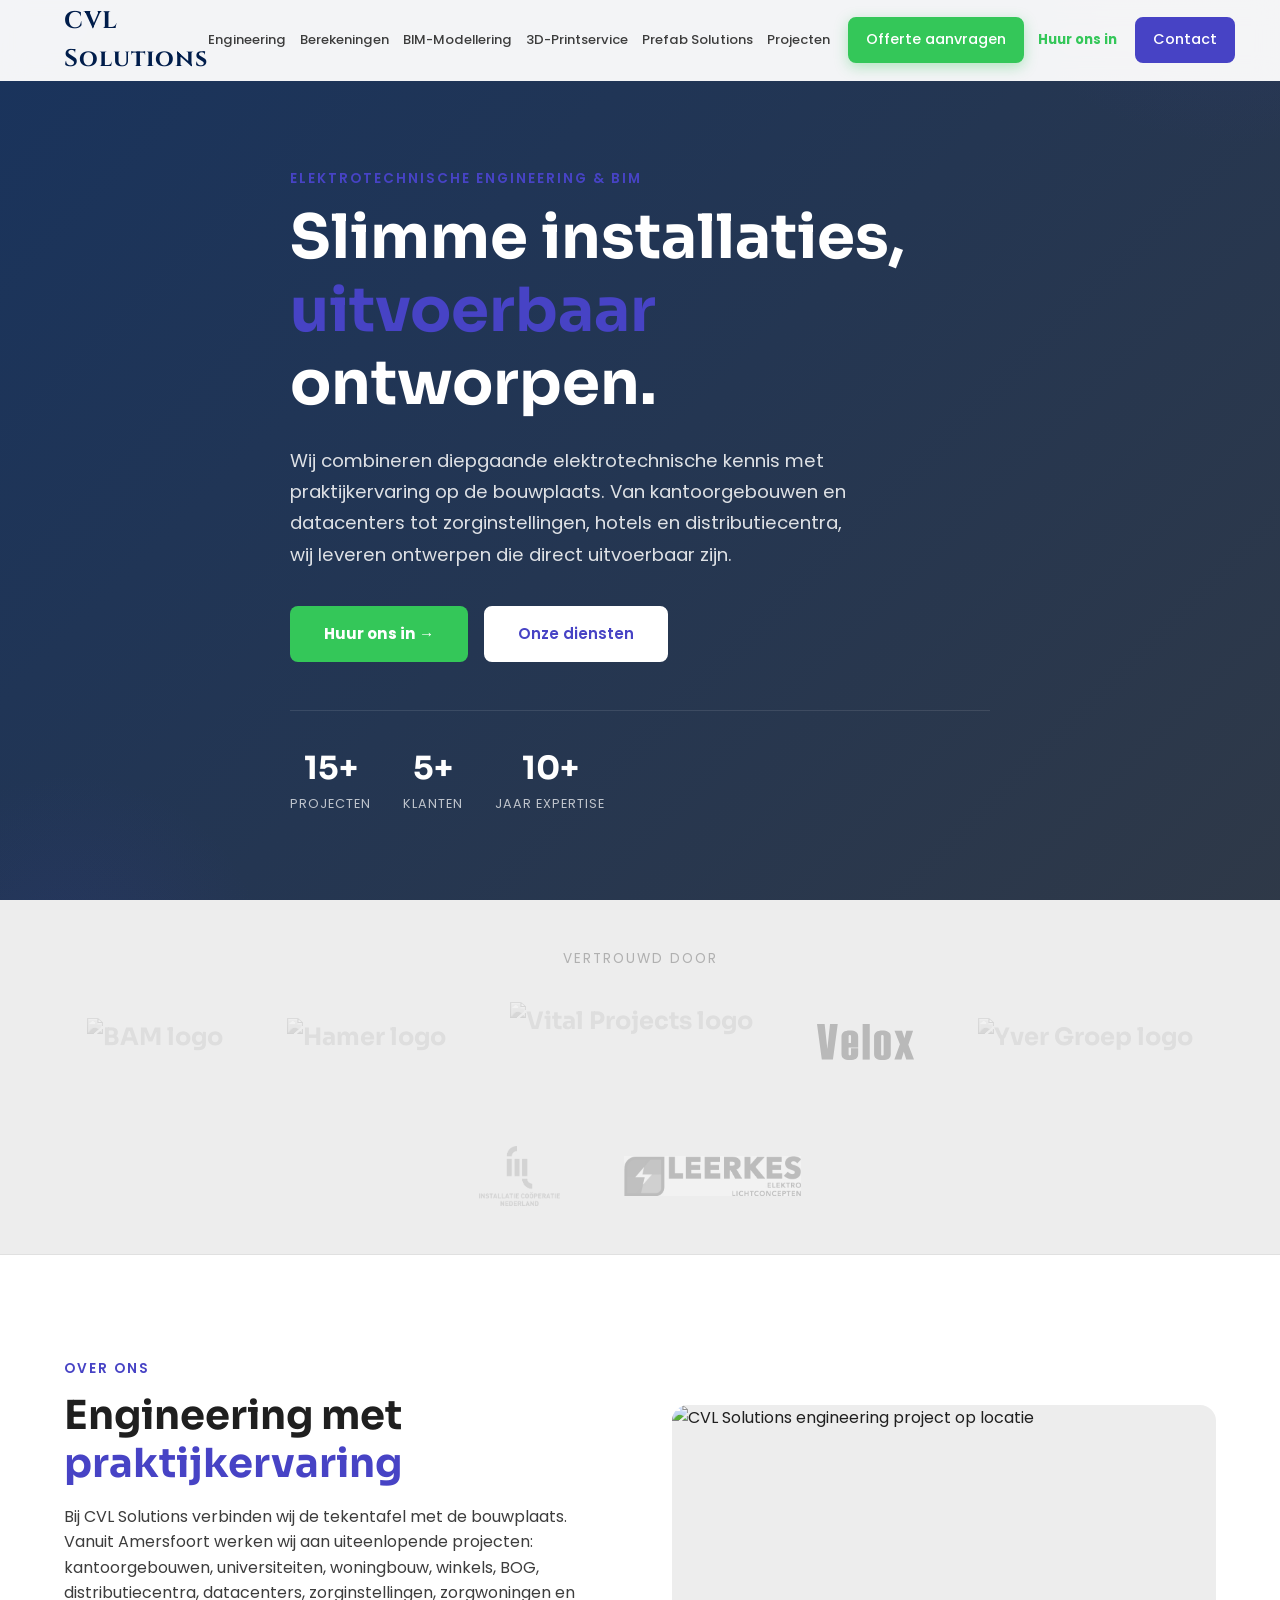
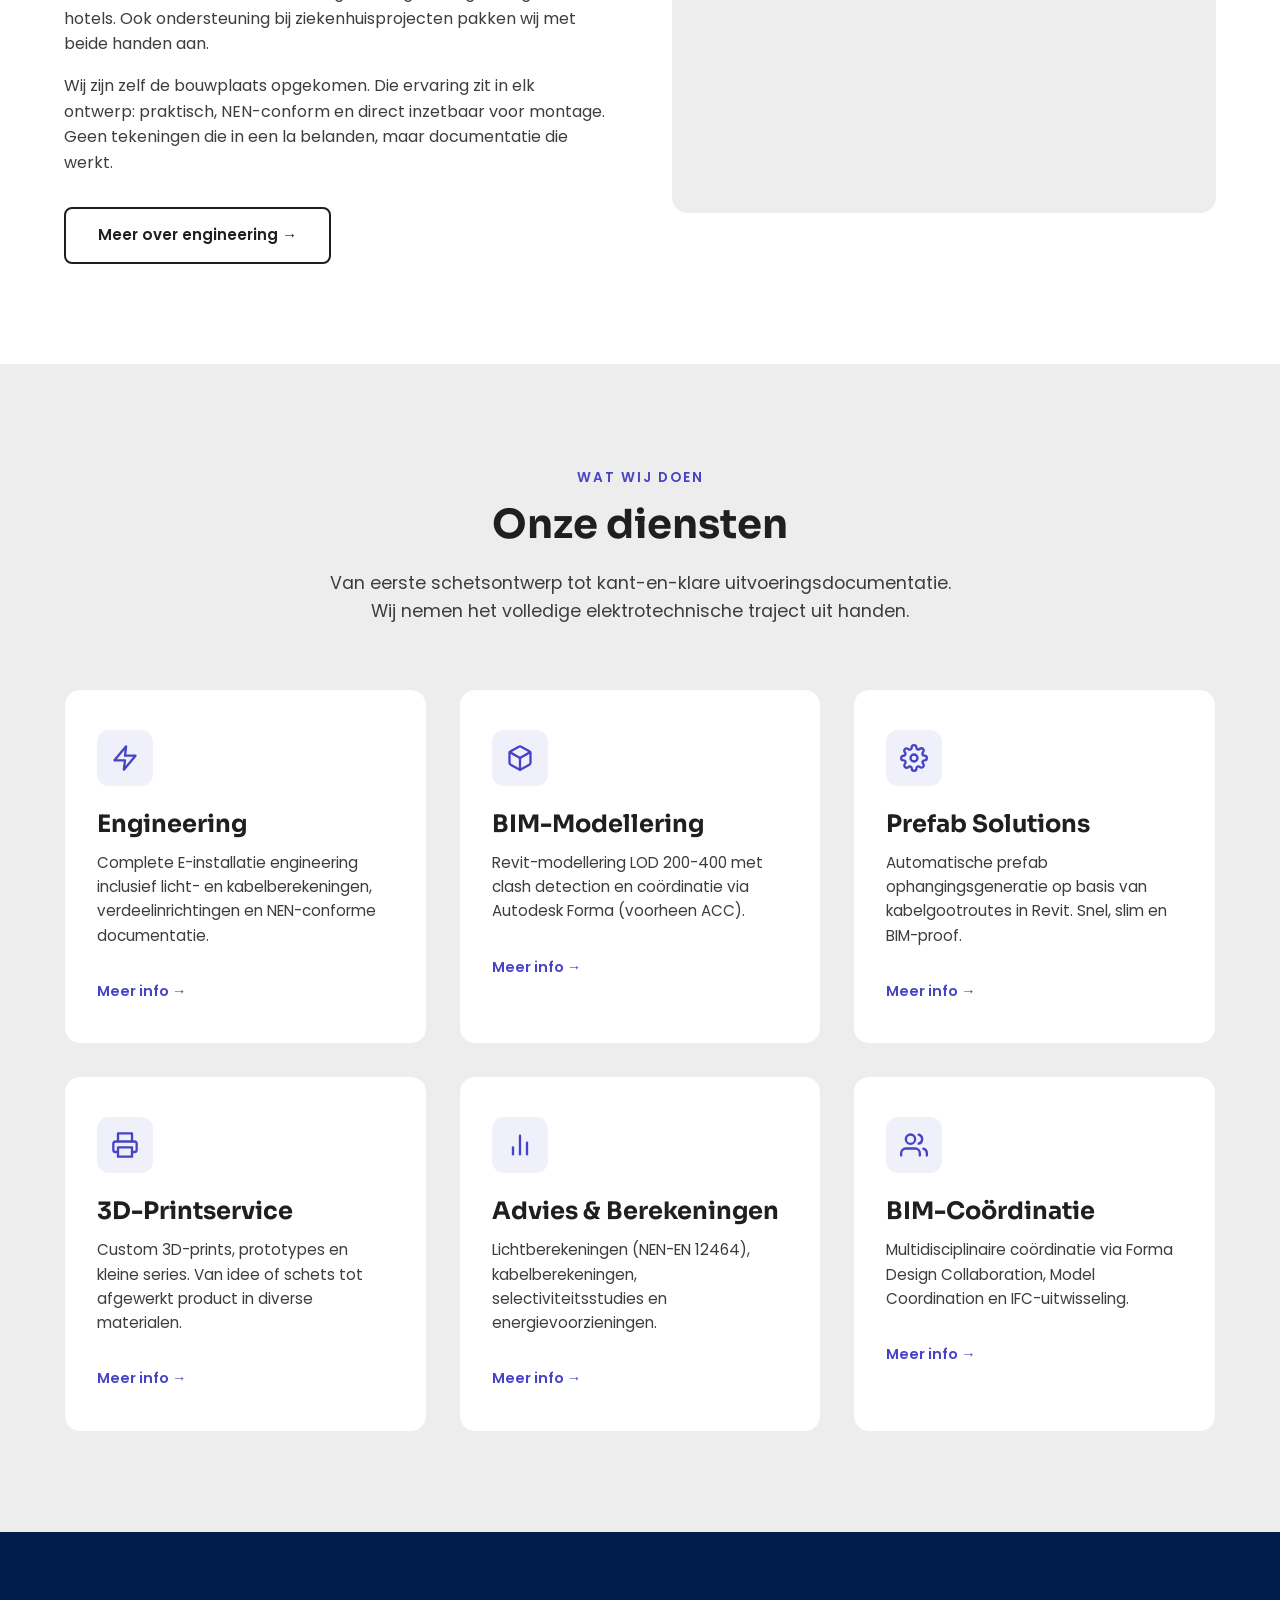
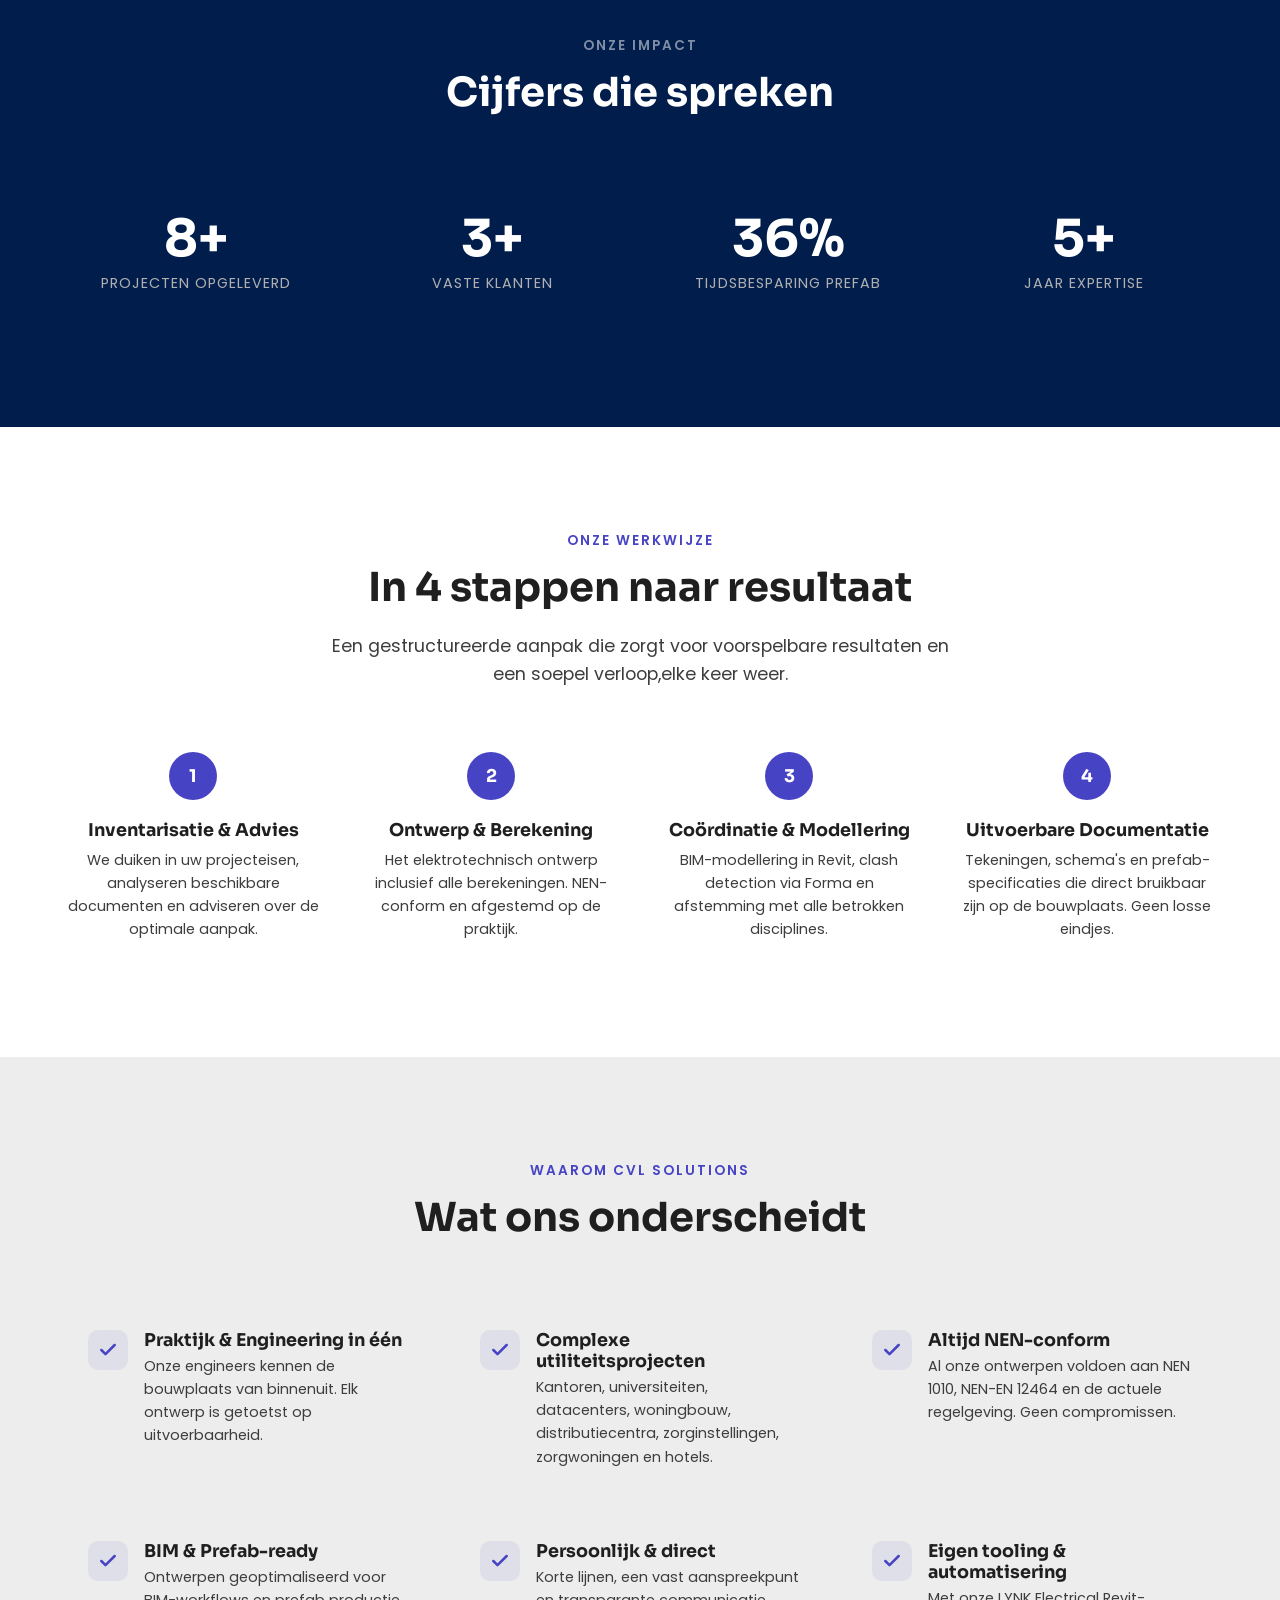
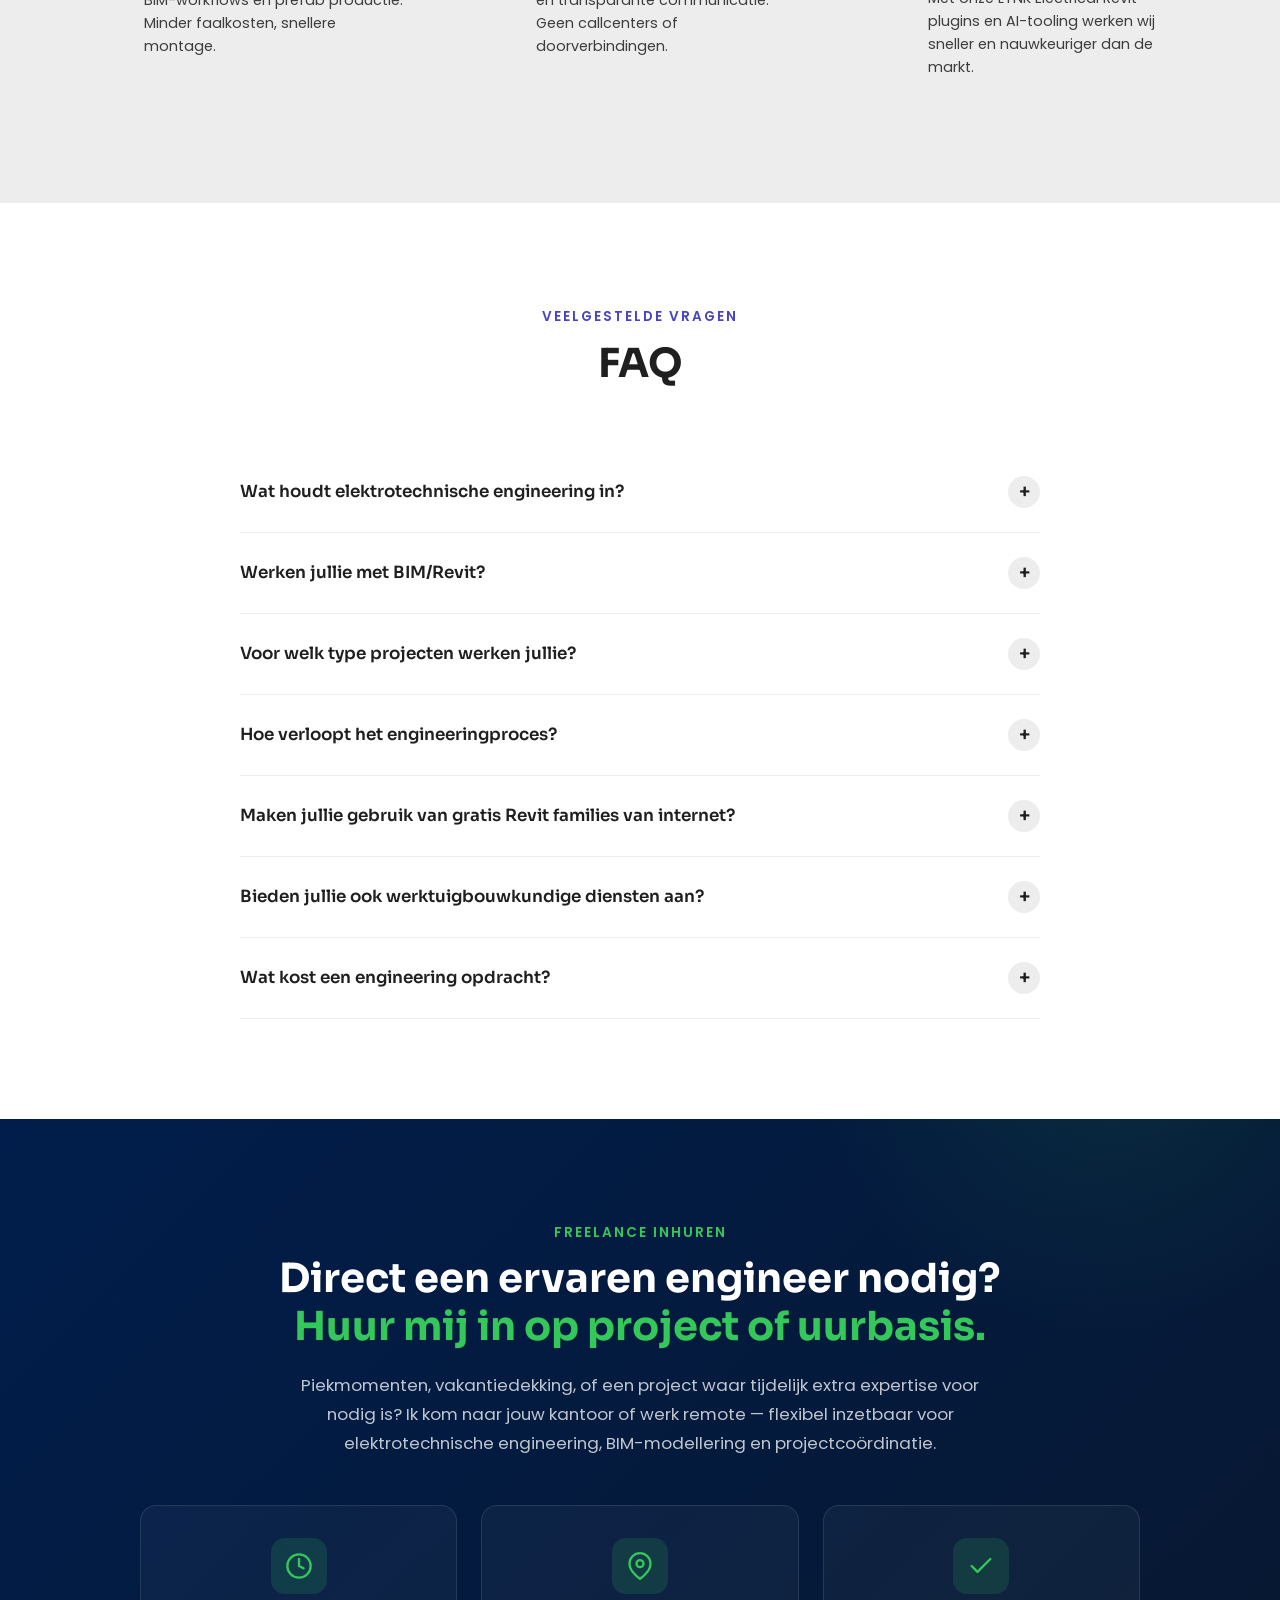
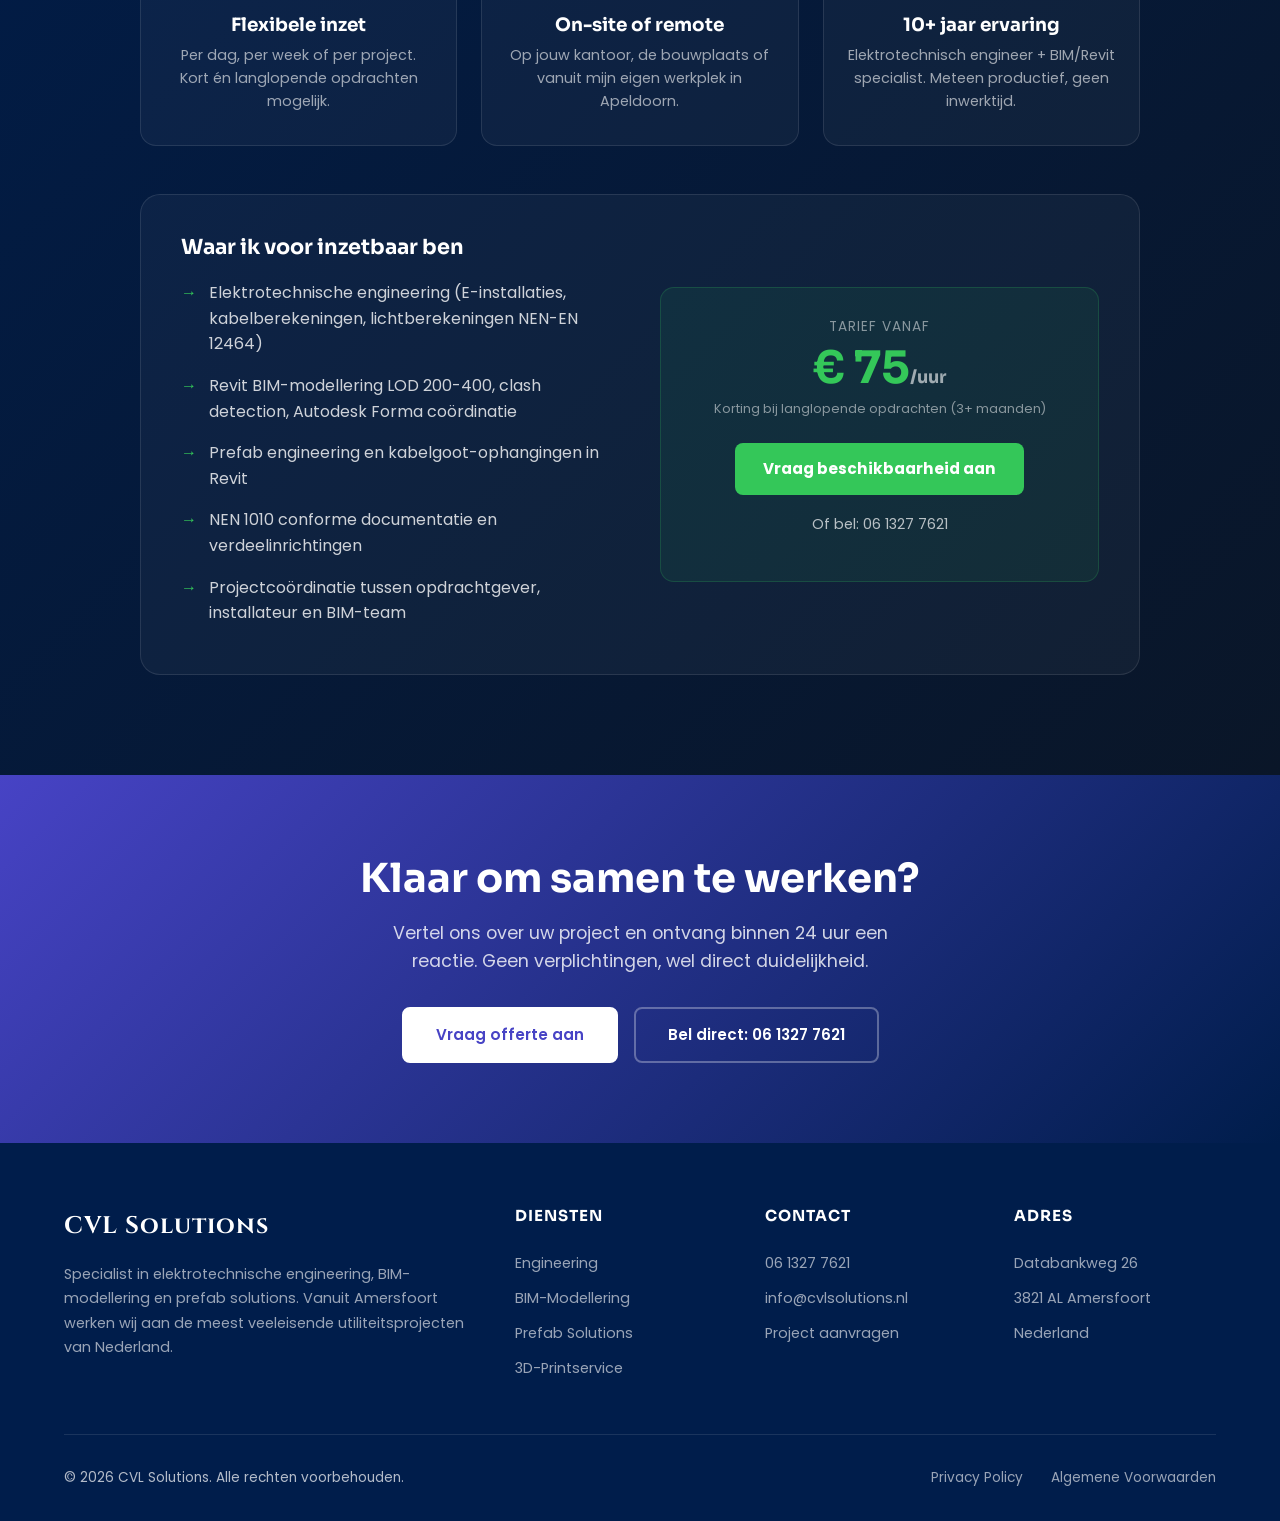
==== index.html @ 02e790d7 "Aanvraag: Revit 'staat er niet tussen', Forma (voorheen ACC), titelblok-voorbeeld, extra intakevelde" ====
<!DOCTYPE html>
<html lang="nl">
<head>
    <meta charset="UTF-8">
    <meta name="viewport" content="width=device-width, initial-scale=1.0, maximum-scale=5.0">
    <title>CVL Solutions | Elektrotechnische Engineering & BIM-modellering | Amersfoort</title>
    <meta name="description" content="CVL Solutions is specialist in elektrotechnische engineering, BIM-modellering (Revit) en prefab solutions. Slimme, uitvoerbare installaties voor ziekenhuizen, datacenters en utiliteit.">
    <meta property="og:title" content="CVL Solutions | Elektrotechnische Engineering & BIM-modellering">
    <meta property="og:description" content="Specialist in elektrotechnische engineering, BIM-modellering en prefab solutions. Gevestigd in Amersfoort.">
    <meta property="og:type" content="website">
    <meta property="og:url" content="https://www.cvlsolutions.nl">
    <meta property="og:locale" content="nl_NL">
    <link rel="canonical" href="https://www.cvlsolutions.nl">
    <link rel="icon" type="image/png" sizes="32x32" href="img/favicon-32.png">
    <link rel="icon" type="image/png" sizes="192x192" href="img/favicon-192.png">
    <link rel="apple-touch-icon" sizes="180x180" href="img/favicon-180.png">
    <link rel="preconnect" href="https://fonts.googleapis.com">
    <link rel="preconnect" href="https://fonts.gstatic.com" crossorigin>
    <link href="https://fonts.googleapis.com/css2?family=Cinzel:wght@500;700&family=Sora:wght@400;600;700&family=Poppins:wght@400;500;600&display=swap" rel="stylesheet">
    <link rel="stylesheet" href="css/style.css?v=20261123c">
    <script type="application/ld+json">
    {
        "@context": "https://schema.org",
        "@type": "ProfessionalService",
        "name": "CVL Solutions",
        "url": "https://www.cvlsolutions.nl",
        "telephone": "+31613277621",
        "email": "info@cvlsolutions.nl",
        "address": {
            "@type": "PostalAddress",
            "streetAddress": "Databankweg 26",
            "addressLocality": "Amersfoort",
            "postalCode": "3821 AL",
            "addressRegion": "Utrecht",
            "addressCountry": "NL"
        },
        "openingHoursSpecification": {
            "@type": "OpeningHoursSpecification",
            "dayOfWeek": ["Monday","Tuesday","Wednesday","Thursday","Friday"],
            "opens": "08:00",
            "closes": "17:00"
        },
        "areaServed": {"@type": "Country", "name": "Nederland"}
    }
    </script>
    <script type="application/ld+json">
    {
        "@context": "https://schema.org",
        "@type": "FAQPage",
        "mainEntity": [
            {"@type": "Question", "name": "Wat houdt elektrotechnische engineering in?", "acceptedAnswer": {"@type": "Answer", "text": "Elektrotechnische engineering omvat het complete ontwerp van E-installaties: van licht- en kabelberekeningen tot verdeelinrichtingen, installatietekeningen en technische documentatie."}},
            {"@type": "Question", "name": "Werken jullie met BIM/Revit?", "acceptedAnswer": {"@type": "Answer", "text": "Ja, al onze engineering is volledig BIM-geintegreerd. Wij werken met Autodesk Revit en leveren modellen op LOD 200-400."}},
            {"@type": "Question", "name": "Voor welk type projecten werken jullie?", "acceptedAnswer": {"@type": "Answer", "text": "Wij werken aan kantoorprojecten, universiteiten, woningbouw, winkels, BOG, distributiecentra, datacenters, zorginstellingen, zorgwoningen en hotels. Ook ondersteuning bij ziekenhuisprojecten pakken wij aan."}},
            {"@type": "Question", "name": "Maken jullie gebruik van gratis Revit families van internet?", "acceptedAnswer": {"@type": "Answer", "text": "Nee, wij werken niet met willekeurige families van verzamelsites. Wij maken gebruik van het gerenomeerde CADAC TheModus familiesysteem. In overleg kan ook worden gewerkt met Stabiplan/Trimble for Revit."}},
            {"@type": "Question", "name": "Bieden jullie ook werktuigbouwkundige diensten aan?", "acceptedAnswer": {"@type": "Answer", "text": "Onze kernexpertise ligt bij elektrotechniek. Mocht er behoefte zijn aan werktuigbouwkundige ondersteuning, dan kunnen wij snel schakelen binnen onze flexibele schil."}},
            {"@type": "Question", "name": "Wat kost een engineering opdracht?", "acceptedAnswer": {"@type": "Answer", "text": "Wij werken op uurbasis of projectbasis. Neem contact op voor een vrijblijvende offerte afgestemd op uw project."}}
        ]
    }
    </script>
    <meta property="og:image" content="https://cvlsolutions.nl/img/favicon-192.png">
    <link rel="sitemap" type="application/xml" href="/sitemap.xml">
</head>
<body>

    <!-- Header -->
    <header class="header">
        <div class="container header-inner">
            <a href="index.html" class="logo">CVL Solutions</a>
                        <nav class="nav-links">
                <a href="engineering.html">Engineering</a>
                <a href="berekeningen.html">Berekeningen</a>
                <a href="bim-modellering.html">BIM-Modellering</a>
                <a href="https://lynk3d.netlify.app" target="_blank" rel="noopener">3D-Printservice</a>
                <a href="prefab-solutions.html">Prefab Solutions</a>
                <a href="projecten.html">Projecten</a>
                <a href="aanvraag.html" class="btn btn-sm nav-cta nav-cta-green">Offerte aanvragen</a>
                <a href="index.html#huur-in" style="color: #34C759; font-weight: 700;">Huur ons in</a>
                <a href="contact.html" class="btn btn-primary btn-sm nav-cta">Contact</a>
            </nav>
            <button class="hamburger" aria-label="Menu">
                <span></span><span></span><span></span>
            </button>
        </div>
                <div class="mobile-menu">
            <a href="index.html">Home</a>
            <a href="engineering.html">Engineering</a>
            <a href="berekeningen.html">Berekeningen</a>
            <a href="bim-modellering.html">BIM-Modellering</a>
            <a href="https://lynk3d.netlify.app" target="_blank" rel="noopener">3D-Printservice</a>
            <a href="prefab-solutions.html">Prefab Solutions</a>
            <a href="projecten.html">Projecten</a>
            <a href="aanvraag.html" style="color: #34C759; font-weight: 700;">Offerte aanvragen &rarr;</a>
            <a href="index.html#huur-in" style="color: #34C759; font-weight: 700;">Huur ons in</a>
            <a href="contact.html">Contact</a>
        </div>
    </header>

    <!-- Hero -->
    <section class="hero" style="background: linear-gradient(135deg, rgba(0,29,75,0.9) 0%, rgba(10,22,40,0.85) 100%), url('https://static.wixstatic.com/media/6f0315_83e6da5f4ad04c4a83640ecaee048f94~mv2.jpg') center/cover no-repeat;">
        <div class="container">
            <div class="hero-content">
                <span class="section-label">Elektrotechnische Engineering & BIM</span>
                <h1>Slimme installaties, <span class="highlight">uitvoerbaar</span> ontworpen.</h1>
                <p>Wij combineren diepgaande elektrotechnische kennis met praktijkervaring op de bouwplaats. Van kantoorgebouwen en datacenters tot zorginstellingen, hotels en distributiecentra, wij leveren ontwerpen die direct uitvoerbaar zijn.</p>
                <div class="hero-buttons">
                    <a href="#huur-in" class="btn btn-accent" style="background: #34C759; color: white; font-weight: 700;">Huur ons in &rarr;</a>
                    <a href="engineering.html" class="btn btn-white">Onze diensten</a>
                </div>
                <div class="hero-badges">
                    <div class="hero-badge">
                        <div class="number" data-counter="15" data-suffix="+">0</div>
                        <div class="label">Projecten</div>
                    </div>
                    <div class="hero-badge">
                        <div class="number" data-counter="5" data-suffix="+">0</div>
                        <div class="label">Klanten</div>
                    </div>
                    <div class="hero-badge">
                        <div class="number" data-counter="10" data-suffix="+">0</div>
                        <div class="label">Jaar expertise</div>
                    </div>
                </div>
            </div>
        </div>
    </section>

    <!-- Partners -->
    <section class="partners">
        <div class="container">
            <div class="partners-label">Vertrouwd door</div>
            <div class="partners-grid">
                <div class="partner-logo"><img src="https://static.wixstatic.com/media/6f0315_8f384323792e400e88de66a73c1cf6cb~mv2.png/v1/fill/w_374,h_108,al_c,q_85,usm_0.66_1.00_0.01,enc_avif,quality_auto/6f0315_8f384323792e400e88de66a73c1cf6cb~mv2.png" alt="BAM logo" style="height: 48px;"></div>
                <div class="partner-logo"><img src="https://www.hamer.net/wp-content/themes/hamer/assets/images/logo-hamer-2018.png" alt="Hamer logo" style="height: 48px;"></div>
                <div class="partner-logo"><img src="https://www.vitalprojects.nl/content/uploads/2025/01/vital-projects-logo.svg" alt="Vital Projects logo" style="height: 80px; width: auto;"></div>
                <div class="partner-logo"><img src="img/velox-logo.svg" alt="Velox logo" style="height: 36px;"></div>
                <div class="partner-logo"><img src="https://yvergroep.nl/wp-content/uploads/2020/03/YVER_GROEP_LOGO_LIGGEND_FULL_COLOUR.png" alt="Yver Groep logo" style="height: 48px;"></div>
                <div class="partner-logo"><img src="img/icn-logo.png" alt="InstallatieCoöperatie Nederland logo" style="height: 60px;"></div>
                <div class="partner-logo"><img src="img/leerkes-logo.jpg" alt="Leerkes Elektro logo" style="height: 40px;"></div>
            </div>
        </div>
    </section>

    <!-- Over Ons -->
    <section class="section">
        <div class="container">
            <div class="two-col">
                <div class="two-col-text reveal-left">
                    <span class="section-label">Over ons</span>
                    <h2 class="section-title">Engineering met <span class="text-accent">praktijkervaring</span></h2>
                    <p>Bij CVL Solutions verbinden wij de tekentafel met de bouwplaats. Vanuit Amersfoort werken wij aan uiteenlopende projecten: kantoorgebouwen, universiteiten, woningbouw, winkels, BOG, distributiecentra, datacenters, zorginstellingen, zorgwoningen en hotels. Ook ondersteuning bij ziekenhuisprojecten pakken wij met beide handen aan.</p>
                    <p>Wij zijn zelf de bouwplaats opgekomen. Die ervaring zit in elk ontwerp: praktisch, NEN-conform en direct inzetbaar voor montage. Geen tekeningen die in een la belanden, maar documentatie die werkt.</p>
                    <a href="engineering.html" class="btn btn-outline" style="margin-top: 16px;">Meer over engineering &rarr;</a>
                </div>
                <div class="two-col-image reveal-right">
                    <img src="https://static.wixstatic.com/media/6f0315_6785643601aa4dd492839174e8249ac8~mv2.jpg/v1/crop/x_0,y_121,w_1536,h_782/fill/w_980,h_499,al_c,q_85,usm_0.66_1.00_0.01,enc_avif,quality_auto/20260127_102417602_iOS.jpg" alt="CVL Solutions engineering project op locatie">
                </div>
            </div>
        </div>
    </section>

    <!-- Diensten -->
    <section class="section section-gray" id="diensten">
        <div class="container">
            <div class="section-header reveal">
                <span class="section-label">Wat wij doen</span>
                <h2 class="section-title">Onze diensten</h2>
                <p class="section-subtitle">Van eerste schetsontwerp tot kant-en-klare uitvoeringsdocumentatie. Wij nemen het volledige elektrotechnische traject uit handen.</p>
            </div>
            <div class="services-grid stagger-children">
                <a href="engineering.html" class="service-card">
                    <div class="service-icon">
                        <svg xmlns="http://www.w3.org/2000/svg" viewBox="0 0 24 24" fill="none" stroke="currentColor" stroke-linecap="round" stroke-linejoin="round"><polygon points="13 2 3 14 12 14 11 22 21 10 12 10 13 2"/></svg>
                    </div>
                    <h3>Engineering</h3>
                    <p>Complete E-installatie engineering inclusief licht- en kabelberekeningen, verdeelinrichtingen en NEN-conforme documentatie.</p>
                    <span class="card-link">Meer info &rarr;</span>
                </a>
                <a href="bim-modellering.html" class="service-card">
                    <div class="service-icon">
                        <svg xmlns="http://www.w3.org/2000/svg" viewBox="0 0 24 24" fill="none" stroke="currentColor" stroke-linecap="round" stroke-linejoin="round"><path d="M21 16V8a2 2 0 0 0-1-1.73l-7-4a2 2 0 0 0-2 0l-7 4A2 2 0 0 0 3 8v8a2 2 0 0 0 1 1.73l7 4a2 2 0 0 0 2 0l7-4A2 2 0 0 0 21 16z"/><polyline points="3.27 6.96 12 12.01 20.73 6.96"/><line x1="12" y1="22.08" x2="12" y2="12"/></svg>
                    </div>
                    <h3>BIM-Modellering</h3>
                    <p>Revit-modellering LOD 200-400 met clash detection en coördinatie via Autodesk Forma (voorheen ACC).</p>
                    <span class="card-link">Meer info &rarr;</span>
                </a>
                <a href="prefab-solutions.html" class="service-card">
                    <div class="service-icon">
                        <svg xmlns="http://www.w3.org/2000/svg" viewBox="0 0 24 24" fill="none" stroke="currentColor" stroke-linecap="round" stroke-linejoin="round"><circle cx="12" cy="12" r="3"/><path d="M19.4 15a1.65 1.65 0 0 0 .33 1.82l.06.06a2 2 0 0 1 0 2.83 2 2 0 0 1-2.83 0l-.06-.06a1.65 1.65 0 0 0-1.82-.33 1.65 1.65 0 0 0-1 1.51V21a2 2 0 0 1-2 2 2 2 0 0 1-2-2v-.09A1.65 1.65 0 0 0 9 19.4a1.65 1.65 0 0 0-1.82.33l-.06.06a2 2 0 0 1-2.83 0 2 2 0 0 1 0-2.83l.06-.06a1.65 1.65 0 0 0 .33-1.82 1.65 1.65 0 0 0-1.51-1H3a2 2 0 0 1-2-2 2 2 0 0 1 2-2h.09A1.65 1.65 0 0 0 4.6 9a1.65 1.65 0 0 0-.33-1.82l-.06-.06a2 2 0 0 1 0-2.83 2 2 0 0 1 2.83 0l.06.06a1.65 1.65 0 0 0 1.82.33H9a1.65 1.65 0 0 0 1-1.51V3a2 2 0 0 1 2-2 2 2 0 0 1 2 2v.09a1.65 1.65 0 0 0 1 1.51 1.65 1.65 0 0 0 1.82-.33l.06-.06a2 2 0 0 1 2.83 0 2 2 0 0 1 0 2.83l-.06.06a1.65 1.65 0 0 0-.33 1.82V9a1.65 1.65 0 0 0 1.51 1H21a2 2 0 0 1 2 2 2 2 0 0 1-2 2h-.09a1.65 1.65 0 0 0-1.51 1z"/></svg>
                    </div>
                    <h3>Prefab Solutions</h3>
                    <p>Automatische prefab ophangingsgeneratie op basis van kabelgootroutes in Revit. Snel, slim en BIM-proof.</p>
                    <span class="card-link">Meer info &rarr;</span>
                </a>
                <a href="https://lynk3d.netlify.app" target="_blank" rel="noopener" class="service-card">
                    <div class="service-icon">
                        <svg xmlns="http://www.w3.org/2000/svg" viewBox="0 0 24 24" fill="none" stroke="currentColor" stroke-linecap="round" stroke-linejoin="round"><polyline points="6 9 6 2 18 2 18 9"/><path d="M6 18H4a2 2 0 0 1-2-2v-5a2 2 0 0 1 2-2h16a2 2 0 0 1 2 2v5a2 2 0 0 1-2 2h-2"/><rect x="6" y="14" width="12" height="8"/></svg>
                    </div>
                    <h3>3D-Printservice</h3>
                    <p>Custom 3D-prints, prototypes en kleine series. Van idee of schets tot afgewerkt product in diverse materialen.</p>
                    <span class="card-link">Meer info &rarr;</span>
                </a>
                <a href="engineering.html" class="service-card">
                    <div class="service-icon">
                        <svg xmlns="http://www.w3.org/2000/svg" viewBox="0 0 24 24" fill="none" stroke="currentColor" stroke-linecap="round" stroke-linejoin="round"><line x1="18" y1="20" x2="18" y2="10"/><line x1="12" y1="20" x2="12" y2="4"/><line x1="6" y1="20" x2="6" y2="14"/></svg>
                    </div>
                    <h3>Advies & Berekeningen</h3>
                    <p>Lichtberekeningen (NEN-EN 12464), kabelberekeningen, selectiviteitsstudies en energievoorzieningen.</p>
                    <span class="card-link">Meer info &rarr;</span>
                </a>
                <a href="bim-modellering.html" class="service-card">
                    <div class="service-icon">
                        <svg xmlns="http://www.w3.org/2000/svg" viewBox="0 0 24 24" fill="none" stroke="currentColor" stroke-linecap="round" stroke-linejoin="round"><path d="M17 21v-2a4 4 0 0 0-4-4H5a4 4 0 0 0-4 4v2"/><circle cx="9" cy="7" r="4"/><path d="M23 21v-2a4 4 0 0 0-3-3.87"/><path d="M16 3.13a4 4 0 0 1 0 7.75"/></svg>
                    </div>
                    <h3>BIM-Coördinatie</h3>
                    <p>Multidisciplinaire coördinatie via Forma Design Collaboration, Model Coordination en IFC-uitwisseling.</p>
                    <span class="card-link">Meer info &rarr;</span>
                </a>
            </div>
        </div>
    </section>

    <!-- Stats -->
    <section class="section section-dark">
        <div class="container">
            <div class="section-header reveal">
                <span class="section-label" style="color: rgba(255,255,255,0.5);">Onze impact</span>
                <h2 class="section-title">Cijfers die spreken</h2>
            </div>
            <div class="stats-grid reveal">
                <div class="stat-item">
                    <div class="stat-number" data-counter="15" data-suffix="+">0</div>
                    <div class="stat-label">Projecten opgeleverd</div>
                </div>
                <div class="stat-item">
                    <div class="stat-number" data-counter="5" data-suffix="+">0</div>
                    <div class="stat-label">Vaste klanten</div>
                </div>
                <div class="stat-item">
                    <div class="stat-number" data-counter="70" data-suffix="%">0</div>
                    <div class="stat-label">Tijdsbesparing prefab</div>
                </div>
                <div class="stat-item">
                    <div class="stat-number" data-counter="10" data-suffix="+">0</div>
                    <div class="stat-label">Jaar expertise</div>
                </div>
            </div>
        </div>
    </section>

    <!-- Werkwijze -->
    <section class="section">
        <div class="container">
            <div class="section-header reveal">
                <span class="section-label">Onze werkwijze</span>
                <h2 class="section-title">In 4 stappen naar resultaat</h2>
                <p class="section-subtitle">Een gestructureerde aanpak die zorgt voor voorspelbare resultaten en een soepel verloop,elke keer weer.</p>
            </div>
            <div class="process-grid stagger-children">
                <div class="process-step">
                    <div class="step-number">1</div>
                    <h4>Inventarisatie & Advies</h4>
                    <p>We duiken in uw projecteisen, analyseren beschikbare documenten en adviseren over de optimale aanpak.</p>
                </div>
                <div class="process-step">
                    <div class="step-number">2</div>
                    <h4>Ontwerp & Berekening</h4>
                    <p>Het elektrotechnisch ontwerp inclusief alle berekeningen. NEN-conform en afgestemd op de praktijk.</p>
                </div>
                <div class="process-step">
                    <div class="step-number">3</div>
                    <h4>Coördinatie & Modellering</h4>
                    <p>BIM-modellering in Revit, clash detection via Forma en afstemming met alle betrokken disciplines.</p>
                </div>
                <div class="process-step">
                    <div class="step-number">4</div>
                    <h4>Uitvoerbare Documentatie</h4>
                    <p>Tekeningen, schema's en prefab-specificaties die direct bruikbaar zijn op de bouwplaats. Geen losse eindjes.</p>
                </div>
            </div>
        </div>
    </section>

    <!-- Waarom CVL -->
    <section class="section section-gray">
        <div class="container">
            <div class="section-header reveal">
                <span class="section-label">Waarom CVL Solutions</span>
                <h2 class="section-title">Wat ons onderscheidt</h2>
            </div>
            <div class="usp-grid stagger-children">
                <div class="usp-item">
                    <div class="usp-icon"><svg xmlns="http://www.w3.org/2000/svg" viewBox="0 0 24 24" fill="none" stroke="currentColor" stroke-width="3" stroke-linecap="round" stroke-linejoin="round"><polyline points="20 6 9 17 4 12"/></svg></div>
                    <div>
                        <h4>Praktijk & Engineering in één</h4>
                        <p>Onze engineers kennen de bouwplaats van binnenuit. Elk ontwerp is getoetst op uitvoerbaarheid.</p>
                    </div>
                </div>
                <div class="usp-item">
                    <div class="usp-icon"><svg xmlns="http://www.w3.org/2000/svg" viewBox="0 0 24 24" fill="none" stroke="currentColor" stroke-width="3" stroke-linecap="round" stroke-linejoin="round"><polyline points="20 6 9 17 4 12"/></svg></div>
                    <div>
                        <h4>Complexe utiliteitsprojecten</h4>
                        <p>Kantoren, universiteiten, datacenters, woningbouw, distributiecentra, zorginstellingen, zorgwoningen en hotels.</p>
                    </div>
                </div>
                <div class="usp-item">
                    <div class="usp-icon"><svg xmlns="http://www.w3.org/2000/svg" viewBox="0 0 24 24" fill="none" stroke="currentColor" stroke-width="3" stroke-linecap="round" stroke-linejoin="round"><polyline points="20 6 9 17 4 12"/></svg></div>
                    <div>
                        <h4>Altijd NEN-conform</h4>
                        <p>Al onze ontwerpen voldoen aan NEN 1010, NEN-EN 12464 en de actuele regelgeving. Geen compromissen.</p>
                    </div>
                </div>
                <div class="usp-item">
                    <div class="usp-icon"><svg xmlns="http://www.w3.org/2000/svg" viewBox="0 0 24 24" fill="none" stroke="currentColor" stroke-width="3" stroke-linecap="round" stroke-linejoin="round"><polyline points="20 6 9 17 4 12"/></svg></div>
                    <div>
                        <h4>BIM & Prefab-ready</h4>
                        <p>Ontwerpen geoptimaliseerd voor BIM-workflows en prefab productie. Minder faalkosten, snellere montage.</p>
                    </div>
                </div>
                <div class="usp-item">
                    <div class="usp-icon"><svg xmlns="http://www.w3.org/2000/svg" viewBox="0 0 24 24" fill="none" stroke="currentColor" stroke-width="3" stroke-linecap="round" stroke-linejoin="round"><polyline points="20 6 9 17 4 12"/></svg></div>
                    <div>
                        <h4>Persoonlijk & direct</h4>
                        <p>Korte lijnen, een vast aanspreekpunt en transparante communicatie. Geen callcenters of doorverbindingen.</p>
                    </div>
                </div>
                <div class="usp-item">
                    <div class="usp-icon"><svg xmlns="http://www.w3.org/2000/svg" viewBox="0 0 24 24" fill="none" stroke="currentColor" stroke-width="3" stroke-linecap="round" stroke-linejoin="round"><polyline points="20 6 9 17 4 12"/></svg></div>
                    <div>
                        <h4>Eigen tooling & automatisering</h4>
                        <p>Met onze LYNK Electrical Revit-plugins en AI-tooling werken wij sneller en nauwkeuriger dan de markt.</p>
                    </div>
                </div>
            </div>
        </div>
    </section>

    <!-- FAQ -->
    <section class="section" id="faq">
        <div class="container">
            <div class="section-header reveal">
                <span class="section-label">Veelgestelde vragen</span>
                <h2 class="section-title">FAQ</h2>
            </div>
            <div class="faq-list reveal">
                <div class="faq-item">
                    <button class="faq-question">
                        <span>Wat houdt elektrotechnische engineering in?</span>
                        <span class="faq-toggle">+</span>
                    </button>
                    <div class="faq-answer">
                        <p>Elektrotechnische engineering omvat het complete ontwerp van E-installaties: van licht- en kabelberekeningen tot verdeelinrichtingen, installatietekeningen en technische documentatie. Wij leveren NEN-conforme, direct uitvoerbare ontwerpen die aansluiten op BIM-workflows en prefab-productie.</p>
                    </div>
                </div>
                <div class="faq-item">
                    <button class="faq-question">
                        <span>Werken jullie met BIM/Revit?</span>
                        <span class="faq-toggle">+</span>
                    </button>
                    <div class="faq-answer">
                        <p>Ja, al onze engineering is volledig BIM-geintegreerd. Wij werken met Autodesk Revit en leveren modellen op LOD 200-400, inclusief clash detection via Forma Model Coordination en multidisciplinaire coordinatie.</p>
                    </div>
                </div>
                <div class="faq-item">
                    <button class="faq-question">
                        <span>Voor welk type projecten werken jullie?</span>
                        <span class="faq-toggle">+</span>
                    </button>
                    <div class="faq-answer">
                        <p>Wij werken aan kantoorprojecten, universiteiten, woningbouw, winkels, BOG, distributiecentra, datacenters, zorginstellingen, zorgwoningen en hotels. Ook ondersteuning bij ziekenhuisprojecten pakken wij met beide handen aan.</p>
                    </div>
                </div>
                <div class="faq-item">
                    <button class="faq-question">
                        <span>Hoe verloopt het engineeringproces?</span>
                        <span class="faq-toggle">+</span>
                    </button>
                    <div class="faq-answer">
                        <p>Ons proces bestaat uit 4 stappen: 1) Inventarisatie en advies, 2) Ontwerp en berekening, 3) Multidisciplinaire coordinatie, 4) Uitvoerbare documentatie. Wij werken nauw samen met het projectteam voor een vlekkeloos resultaat.</p>
                    </div>
                </div>
                <div class="faq-item">
                    <button class="faq-question">
                        <span>Maken jullie gebruik van gratis Revit families van internet?</span>
                        <span class="faq-toggle">+</span>
                    </button>
                    <div class="faq-answer">
                        <p>Nee, wij werken niet met willekeurige families van verzamelsites zoals MEPcontent, BIMobject of andere open-source bibliotheken. Deze families zijn vaak inconsistent in kwaliteit, parameters en modelleerstandaarden. Wij maken gebruik van het gerenomeerde CADAC TheModus familiesysteem. In overleg, of bij het beschikbaar stellen van een flex-licentie, kan ook worden gewerkt met Stabiplan/Trimble for Revit.</p>
                    </div>
                </div>
                <div class="faq-item">
                    <button class="faq-question">
                        <span>Bieden jullie ook werktuigbouwkundige diensten aan?</span>
                        <span class="faq-toggle">+</span>
                    </button>
                    <div class="faq-answer">
                        <p>Onze kernexpertise ligt bij elektrotechniek. Mocht er binnen uw project behoefte zijn aan werktuigbouwkundige ondersteuning, dan kunnen wij snel schakelen binnen onze flexibele schil om de juiste specialisten in te zetten.</p>
                    </div>
                </div>
                <div class="faq-item">
                    <button class="faq-question">
                        <span>Wat kost een engineering opdracht?</span>
                        <span class="faq-toggle">+</span>
                    </button>
                    <div class="faq-answer">
                        <p>Wij werken op uurbasis of projectbasis, afhankelijk van de scope en uw voorkeur. Neem contact op voor een vrijblijvende offerte afgestemd op uw project.</p>
                    </div>
                </div>
            </div>
        </div>
    </section>

    <!-- Huur ons in -->
    <section class="section" id="huur-in" style="background: linear-gradient(135deg, #001d4b 0%, #0a1628 100%); color: white; position: relative; overflow: hidden;">
        <div style="position: absolute; top: -30%; right: -10%; width: 600px; height: 600px; background: radial-gradient(circle, rgba(52,199,89,0.1) 0%, transparent 70%); pointer-events: none;"></div>
        <div class="container reveal" style="position: relative; z-index: 1;">
            <div class="section-header" style="text-align: center; margin-bottom: 48px;">
                <span class="section-label" style="color: #34C759;">Freelance Inhuren</span>
                <h2 class="section-title" style="color: white;">Direct een ervaren engineer nodig?<br><span style="color: #34C759;">Huur mij in op project of uurbasis.</span></h2>
                <p style="color: rgba(255,255,255,0.75); max-width: 720px; margin: 20px auto 0; font-size: 1.05rem; line-height: 1.7;">
                    Piekmomenten, vakantiedekking, of een project waar tijdelijk extra expertise voor nodig is?
                    Ik kom naar jouw kantoor of werk remote — flexibel inzetbaar voor elektrotechnische engineering, BIM-modellering en projectcoördinatie.
                </p>
            </div>

            <div style="display: grid; grid-template-columns: repeat(3, 1fr); gap: 24px; max-width: 1000px; margin: 0 auto 48px;">
                <div style="background: rgba(255,255,255,0.04); border: 1px solid rgba(255,255,255,0.1); border-radius: 16px; padding: 32px 24px; text-align: center;">
                    <div style="width: 56px; height: 56px; margin: 0 auto 20px; border-radius: 14px; background: rgba(52,199,89,0.15); color: #34C759; display: flex; align-items: center; justify-content: center;">
                        <svg xmlns="http://www.w3.org/2000/svg" width="28" height="28" viewBox="0 0 24 24" fill="none" stroke="currentColor" stroke-width="2" stroke-linecap="round" stroke-linejoin="round"><circle cx="12" cy="12" r="10"/><polyline points="12 6 12 12 16 14"/></svg>
                    </div>
                    <h3 style="color: white; margin-bottom: 8px; font-size: 1.15rem;">Flexibele inzet</h3>
                    <p style="color: rgba(255,255,255,0.6); font-size: 0.9rem; line-height: 1.6; margin: 0;">Per dag, per week of per project. Kort én langlopende opdrachten mogelijk.</p>
                </div>
                <div style="background: rgba(255,255,255,0.04); border: 1px solid rgba(255,255,255,0.1); border-radius: 16px; padding: 32px 24px; text-align: center;">
                    <div style="width: 56px; height: 56px; margin: 0 auto 20px; border-radius: 14px; background: rgba(52,199,89,0.15); color: #34C759; display: flex; align-items: center; justify-content: center;">
                        <svg xmlns="http://www.w3.org/2000/svg" width="28" height="28" viewBox="0 0 24 24" fill="none" stroke="currentColor" stroke-width="2" stroke-linecap="round" stroke-linejoin="round"><path d="M21 10c0 7-9 13-9 13s-9-6-9-13a9 9 0 0 1 18 0z"/><circle cx="12" cy="10" r="3"/></svg>
                    </div>
                    <h3 style="color: white; margin-bottom: 8px; font-size: 1.15rem;">On-site of remote</h3>
                    <p style="color: rgba(255,255,255,0.6); font-size: 0.9rem; line-height: 1.6; margin: 0;">Op jouw kantoor, de bouwplaats of vanuit mijn eigen werkplek in Apeldoorn.</p>
                </div>
                <div style="background: rgba(255,255,255,0.04); border: 1px solid rgba(255,255,255,0.1); border-radius: 16px; padding: 32px 24px; text-align: center;">
                    <div style="width: 56px; height: 56px; margin: 0 auto 20px; border-radius: 14px; background: rgba(52,199,89,0.15); color: #34C759; display: flex; align-items: center; justify-content: center;">
                        <svg xmlns="http://www.w3.org/2000/svg" width="28" height="28" viewBox="0 0 24 24" fill="none" stroke="currentColor" stroke-width="2" stroke-linecap="round" stroke-linejoin="round"><polyline points="20 6 9 17 4 12"/></svg>
                    </div>
                    <h3 style="color: white; margin-bottom: 8px; font-size: 1.15rem;">10+ jaar ervaring</h3>
                    <p style="color: rgba(255,255,255,0.6); font-size: 0.9rem; line-height: 1.6; margin: 0;">Elektrotechnisch engineer + BIM/Revit specialist. Meteen productief, geen inwerktijd.</p>
                </div>
            </div>

            <div style="background: rgba(255,255,255,0.04); border: 1px solid rgba(255,255,255,0.1); border-radius: 20px; padding: 40px; max-width: 1000px; margin: 0 auto;">
                <div style="display: grid; grid-template-columns: 1fr 1fr; gap: 40px; align-items: center;">
                    <div>
                        <h3 style="color: white; font-size: 1.3rem; margin-bottom: 12px;">Waar ik voor inzetbaar ben</h3>
                        <ul style="list-style: none; padding: 0; margin: 0;">
                            <li style="padding: 8px 0; color: rgba(255,255,255,0.8); display: flex; gap: 12px; align-items: flex-start;">
                                <span style="color: #34C759; font-weight: 700;">→</span>
                                <span>Elektrotechnische engineering (E-installaties, kabelberekeningen, lichtberekeningen NEN-EN 12464)</span>
                            </li>
                            <li style="padding: 8px 0; color: rgba(255,255,255,0.8); display: flex; gap: 12px; align-items: flex-start;">
                                <span style="color: #34C759; font-weight: 700;">→</span>
                                <span>Revit BIM-modellering LOD 200-400, clash detection, Autodesk Forma coördinatie</span>
                            </li>
                            <li style="padding: 8px 0; color: rgba(255,255,255,0.8); display: flex; gap: 12px; align-items: flex-start;">
                                <span style="color: #34C759; font-weight: 700;">→</span>
                                <span>Prefab engineering en kabelgoot-ophangingen in Revit</span>
                            </li>
                            <li style="padding: 8px 0; color: rgba(255,255,255,0.8); display: flex; gap: 12px; align-items: flex-start;">
                                <span style="color: #34C759; font-weight: 700;">→</span>
                                <span>NEN 1010 conforme documentatie en verdeelinrichtingen</span>
                            </li>
                            <li style="padding: 8px 0; color: rgba(255,255,255,0.8); display: flex; gap: 12px; align-items: flex-start;">
                                <span style="color: #34C759; font-weight: 700;">→</span>
                                <span>Projectcoördinatie tussen opdrachtgever, installateur en BIM-team</span>
                            </li>
                        </ul>
                    </div>
                    <div style="background: rgba(52,199,89,0.08); border: 1px solid rgba(52,199,89,0.2); border-radius: 14px; padding: 28px; text-align: center;">
                        <p style="color: rgba(255,255,255,0.5); font-size: 0.85rem; margin-bottom: 8px; text-transform: uppercase; letter-spacing: 1px;">Tarief vanaf</p>
                        <div style="font-family: var(--font-heading, 'Sora', sans-serif); font-size: 2.8rem; font-weight: 700; color: #34C759; line-height: 1;">€ 75<span style="font-size: 1.1rem; color: rgba(255,255,255,0.6);">/uur</span></div>
                        <p style="color: rgba(255,255,255,0.5); font-size: 0.8rem; margin: 8px 0 24px;">Korting bij langlopende opdrachten (3+ maanden)</p>
                        <a href="mailto:lorenzo@cvlsolutions.nl?subject=Freelance%20aanvraag&body=Hi%20Lorenzo%2C%0A%0AIk%20zou%20je%20graag%20willen%20inhuren%20voor%3A%0A%0ABedrijf%3A%0APeriode%3A%0AProject%2Fopdracht%3A%0AOn-site%20of%20remote%3A%0A%0AMet%20vriendelijke%20groet%2C" style="display: inline-block; padding: 14px 28px; background: #34C759; color: white; font-weight: 700; border-radius: 8px; text-decoration: none; font-size: 0.95rem;">Vraag beschikbaarheid aan</a>
                        <p style="margin-top: 16px;">
                            <a href="tel:+31613277621" style="color: rgba(255,255,255,0.7); text-decoration: none; font-size: 0.9rem;">Of bel: 06 1327 7621</a>
                        </p>
                    </div>
                </div>
            </div>
        </div>
    </section>

    <!-- CTA -->
    <section class="cta-section">
        <div class="container reveal">
            <h2>Klaar om samen te werken?</h2>
            <p>Vertel ons over uw project en ontvang binnen 24 uur een reactie. Geen verplichtingen, wel direct duidelijkheid.</p>
            <div style="display: flex; gap: 16px; justify-content: center; flex-wrap: wrap;">
                <a href="contact.html" class="btn btn-white">Vraag offerte aan</a>
                <a href="tel:+31613277621" class="btn btn-outline" style="border-color: rgba(255,255,255,0.3); color: white;">Bel direct: 06 1327 7621</a>
            </div>
        </div>
    </section>

    <!-- Footer -->
    <footer class="footer">
        <div class="container">
            <div class="footer-grid">
                <div class="footer-brand">
                    <div class="logo" style="color: white;">CVL Solutions</div>
                    <p>Specialist in elektrotechnische engineering, BIM-modellering en prefab solutions. Vanuit Amersfoort werken wij aan de meest veeleisende utiliteitsprojecten van Nederland.</p>
                </div>
                <div>
                    <h4>Diensten</h4>
                    <div class="footer-links">
                        <a href="engineering.html">Engineering</a>
                        <a href="bim-modellering.html">BIM-Modellering</a>
                        <a href="prefab-solutions.html">Prefab Solutions</a>
                        <a href="https://lynk3d.netlify.app" target="_blank" rel="noopener">3D-Printservice</a>
                    </div>
                </div>
                <div>
                    <h4>Contact</h4>
                    <div class="footer-links">
                        <a href="tel:+31613277621">06 1327 7621</a>
                        <a href="mailto:info@cvlsolutions.nl">info@cvlsolutions.nl</a>
                        <a href="aanvraag.html">Project aanvragen</a>
                    </div>
                </div>
                <div>
                    <h4>Adres</h4>
                    <div class="footer-links">
                        <a>Databankweg 26</a>
                        <a>3821 AL Amersfoort</a>
                        <a>Nederland</a>
                    </div>
                </div>
            </div>
            <div class="footer-bottom">
                <span>&copy; 2026 CVL Solutions. Alle rechten voorbehouden.</span>
                <div class="footer-legal">
                    <a href="privacy-policy.html">Privacy Policy</a>
                    <a href="algemene-voorwaarden.html">Algemene Voorwaarden</a>
                </div>
            </div>
        </div>
    </footer>

    <script src="js/main.js"></script>
</body>
</html>
---- css/style.css ----
/* ============================================
   CVL Solutions - Modern Website
   Kleurenpalet: #FFFFFF, #1F1F1F, #4743C5, #001D4B, #EDEDED
   Fonts: Cinzel (logo) + Sora (headings) + Poppins (body)
   ============================================ */

/* --- Reset & Base --- */
*, *::before, *::after {
    margin: 0;
    padding: 0;
    box-sizing: border-box;
}

:root {
    --white: #FFFFFF;
    --black: #1F1F1F;
    --accent: #4743C5;
    --accent-hover: #3532a8;
    --navy: #001D4B;
    --gray-light: #EDEDED;
    --gray-mid: #B0B0B0;
    --gray-dark: #3D3D3D;
    --font-logo: 'Cinzel', serif;
    --font-heading: 'Sora', sans-serif;
    --font-body: 'Poppins', sans-serif;
    --max-width: 1200px;
    --transition: 0.3s ease;
}

html {
    scroll-behavior: smooth;
    font-size: 16px;
    overflow-x: hidden;
    -webkit-text-size-adjust: 100%;
}

body {
    font-family: var(--font-body);
    color: var(--black);
    background: var(--white);
    line-height: 1.6;
    overflow-x: hidden !important;
    width: 100% !important;
    max-width: 100vw !important;
    position: relative;
}

/* Voorkom overflow op alle elementen */
.section, .hero, .page-header, .page-header-img,
.partners, .cta-section, .footer, .section-gray,
.section-dark { overflow: hidden; }

a {
    text-decoration: none;
    color: inherit;
    transition: color var(--transition);
}

img {
    max-width: 100%;
    height: auto;
    display: block;
}

ul { list-style: none; }

.container {
    max-width: var(--max-width);
    margin: 0 auto;
    padding: 0 24px;
    overflow-x: hidden;
}

.section {
    overflow-x: hidden;
}

/* --- Typography --- */
h1, h2, h3, h4 {
    font-family: var(--font-heading);
    font-weight: 700;
    line-height: 1.2;
}

h1 { font-size: clamp(2.2rem, 5vw, 3.5rem); }
h2 { font-size: clamp(1.8rem, 4vw, 2.5rem); }
h3 { font-size: clamp(1.2rem, 2.5vw, 1.5rem); }
h4 { font-size: 1.1rem; }

p { margin-bottom: 1rem; }

.text-accent { color: var(--accent); }
.text-navy { color: var(--navy); }
.text-gray { color: var(--gray-dark); }

.section-label {
    display: inline-block;
    font-size: 0.85rem;
    font-weight: 600;
    text-transform: uppercase;
    letter-spacing: 2px;
    color: var(--accent);
    margin-bottom: 12px;
}

.section-title {
    margin-bottom: 20px;
}

.section-subtitle {
    color: var(--gray-dark);
    font-size: 1.1rem;
    max-width: 640px;
}

/* --- Buttons --- */
.btn {
    display: inline-flex;
    align-items: center;
    gap: 8px;
    padding: 14px 32px;
    border-radius: 8px;
    font-family: var(--font-body);
    font-size: 0.95rem;
    font-weight: 600;
    cursor: pointer;
    border: 2px solid transparent;
    transition: all var(--transition);
}

.btn-primary {
    background: var(--accent);
    color: var(--white);
    border-color: var(--accent);
}

.btn-primary:hover {
    background: var(--accent-hover);
    border-color: var(--accent-hover);
    transform: translateY(-2px);
    box-shadow: 0 8px 24px rgba(71, 67, 197, 0.3);
}

.btn-outline {
    background: transparent;
    color: var(--black);
    border-color: var(--black);
}

.btn-outline:hover {
    background: var(--black);
    color: var(--white);
    transform: translateY(-2px);
}

.btn-white {
    background: var(--white);
    color: var(--accent);
    border-color: var(--white);
}

.btn-white:hover {
    background: transparent;
    color: var(--white);
    border-color: var(--white);
    transform: translateY(-2px);
}

/* --- Header / Navigation --- */
.header {
    position: fixed;
    top: 0;
    left: 0;
    width: 100%;
    z-index: 1000;
    background: rgba(255, 255, 255, 0.95);
    backdrop-filter: blur(12px);
    border-bottom: 1px solid transparent;
    transition: all var(--transition);
}

.header.scrolled {
    border-bottom-color: var(--gray-light);
    box-shadow: 0 2px 20px rgba(0, 0, 0, 0.06);
}

.header-inner {
    display: flex;
    align-items: center;
    justify-content: space-between;
    overflow: hidden;
    height: 80px;
}

.logo {
    font-family: var(--font-logo);
    font-size: 1.5rem;
    font-weight: 700;
    color: var(--navy);
    letter-spacing: 1px;
}

.logo-img {
    height: 50px;
    width: auto;
}

.logo span {
    color: var(--accent);
}

.nav-links {
    display: flex;
    align-items: center;
    gap: 32px;
}

.nav-links a {
    font-size: 0.9rem;
    font-weight: 500;
    color: var(--gray-dark);
    position: relative;
    padding: 4px 0;
}

.nav-links a::after {
    content: '';
    position: absolute;
    bottom: -2px;
    left: 0;
    width: 0;
    height: 2px;
    background: var(--accent);
    transition: width var(--transition);
}

.nav-links a:hover,
.nav-links a.active {
    color: var(--accent);
}

.nav-links a:hover::after,
.nav-links a.active::after {
    width: 100%;
}

.nav-cta {
    margin-left: 8px;
    padding: 10px 24px !important;
    font-size: 0.9rem !important;
    color: var(--white) !important;
}

.nav-cta::after {
    display: none !important;
}

/* Hamburger */
.hamburger {
    display: none;
    flex-direction: column;
    gap: 5px;
    cursor: pointer;
    padding: 8px;
    background: none;
    border: none;
}

.hamburger span {
    display: block;
    width: 24px;
    height: 2px;
    background: var(--black);
    transition: all var(--transition);
}

/* Mobile menu */
.mobile-menu {
    display: none;
    position: fixed;
    top: 80px;
    left: 0;
    width: 100%;
    max-height: calc(100vh - 80px);
    overflow-y: auto;
    -webkit-overflow-scrolling: touch;
    background: var(--white);
    padding: 16px 24px;
    border-bottom: 1px solid var(--gray-light);
    box-shadow: 0 8px 32px rgba(0, 0, 0, 0.1);
    z-index: 999;
}

.mobile-menu a {
    padding: 10px 0;
}

.mobile-menu.open { display: block; }

.mobile-menu a {
    display: block;
    padding: 12px 0;
    font-size: 1rem;
    font-weight: 500;
    color: var(--gray-dark);
    border-bottom: 1px solid var(--gray-light);
}

.mobile-menu a:last-child { border-bottom: none; }
.mobile-menu a:hover { color: var(--accent); }

/* --- Hero Section --- */
.hero {
    position: relative;
    min-height: 100vh;
    display: flex;
    align-items: center;
    padding-top: 80px;
    background: linear-gradient(135deg, var(--navy) 0%, #0a1628 100%);
    overflow: hidden;
}

.hero::before {
    content: '';
    position: absolute;
    top: -50%;
    right: -20%;
    width: 600px;
    height: 600px;
    background: radial-gradient(circle, rgba(71, 67, 197, 0.15) 0%, transparent 70%);
    border-radius: 50%;
}

.hero::after {
    content: '';
    position: absolute;
    bottom: -30%;
    left: -10%;
    width: 400px;
    height: 400px;
    background: radial-gradient(circle, rgba(71, 67, 197, 0.1) 0%, transparent 70%);
    border-radius: 50%;
}

.hero-content {
    position: relative;
    z-index: 2;
    max-width: 700px;
}

.hero h1 {
    color: var(--white);
    margin-bottom: 24px;
    font-size: clamp(2.5rem, 5vw, 3.8rem);
}

.hero h1 .highlight {
    color: var(--accent);
    display: inline;
}

.hero p {
    color: rgba(255, 255, 255, 0.85);
    font-size: 1.15rem;
    margin-bottom: 36px;
    max-width: 560px;
    line-height: 1.7;
}

.hero-buttons {
    display: flex;
    gap: 16px;
    flex-wrap: wrap;
}

.hero-badges {
    display: flex;
    align-items: center;
    gap: 32px;
    margin-top: 48px;
    padding-top: 32px;
    border-top: 1px solid rgba(255, 255, 255, 0.1);
}

.hero-badge {
    text-align: center;
}

.hero-badge .number {
    font-family: var(--font-heading);
    font-size: 2rem;
    font-weight: 700;
    color: var(--white);
}

.hero-badge .label {
    font-size: 0.8rem;
    color: rgba(255, 255, 255, 0.7);
    text-transform: uppercase;
    letter-spacing: 1px;
}

/* --- Sections --- */
.section {
    padding: 100px 0;
}

.section-gray {
    background: var(--gray-light);
}

.section-dark {
    background: var(--navy);
    color: var(--white);
}

.section-dark .section-subtitle {
    color: rgba(255, 255, 255, 0.7);
}

.section-header {
    text-align: center;
    margin-bottom: 64px;
}

.section-header .section-subtitle {
    margin: 0 auto;
}

/* --- Partners / Logos Bar --- */
.partners {
    padding: 48px 0;
    background: var(--gray-light);
    border-bottom: 1px solid #e0e0e0;
}

.partners-label {
    text-align: center;
    font-size: 0.85rem;
    color: var(--gray-mid);
    text-transform: uppercase;
    letter-spacing: 2px;
    margin-bottom: 32px;
}

.partners-grid {
    display: flex;
    align-items: center;
    justify-content: center;
    gap: 64px;
    flex-wrap: wrap;
}

.partner-logo {
    font-family: var(--font-heading);
    font-size: 1.5rem;
    font-weight: 700;
    color: var(--gray-mid);
    opacity: 0.5;
    transition: opacity var(--transition);
}

.partner-logo:hover {
    opacity: 1;
}

/* --- Services Grid --- */
.services-grid {
    display: grid;
    grid-template-columns: repeat(auto-fit, minmax(280px, 1fr));
    gap: 32px;
}

.service-card {
    background: var(--white);
    border-radius: 16px;
    padding: 40px 32px;
    border: 1px solid var(--gray-light);
    transition: all var(--transition);
    position: relative;
    overflow: hidden;
}

.service-card::before {
    content: '';
    position: absolute;
    top: 0;
    left: 0;
    width: 100%;
    height: 3px;
    background: var(--accent);
    transform: scaleX(0);
    transform-origin: left;
    transition: transform var(--transition);
}

.service-card:hover {
    transform: translateY(-4px);
    box-shadow: 0 12px 40px rgba(0, 0, 0, 0.08);
    border-color: transparent;
}

.service-card:hover::before {
    transform: scaleX(1);
}

.service-icon {
    width: 56px;
    height: 56px;
    background: rgba(71, 67, 197, 0.08);
    border-radius: 12px;
    display: flex;
    align-items: center;
    justify-content: center;
    margin-bottom: 24px;
    color: var(--primary, #4743c5);
    transition: all 0.3s ease;
}
.service-icon svg {
    width: 28px;
    height: 28px;
    stroke-width: 2;
}
.service-card:hover .service-icon {
    background: var(--primary, #4743c5);
    color: white;
    transform: scale(1.05);
}

.service-card h3 {
    margin-bottom: 12px;
}

.service-card p {
    color: var(--gray-dark);
    font-size: 0.95rem;
}

.service-card .card-link {
    display: inline-flex;
    align-items: center;
    gap: 6px;
    margin-top: 16px;
    font-weight: 600;
    font-size: 0.9rem;
    color: var(--accent);
}

.service-card .card-link:hover {
    gap: 10px;
}

/* --- Stats Section --- */
.stats-grid {
    display: grid;
    grid-template-columns: repeat(4, 1fr);
    gap: 32px;
    text-align: center;
}

.stat-item {
    padding: 32px 16px;
}

.stat-number {
    font-family: var(--font-heading);
    font-size: clamp(2.5rem, 4vw, 3.5rem);
    font-weight: 700;
    color: var(--accent);
    line-height: 1;
    margin-bottom: 8px;
}

.section-dark .stat-number {
    color: var(--white);
}

.stat-label {
    font-size: 0.9rem;
    color: var(--gray-dark);
    text-transform: uppercase;
    letter-spacing: 1px;
}

.section-dark .stat-label {
    color: var(--gray-mid);
}

/* --- Process / Steps --- */
.process-grid {
    display: grid;
    grid-template-columns: repeat(auto-fit, minmax(250px, 1fr));
    gap: 40px;
    counter-reset: step;
}

.process-step {
    position: relative;
    padding-left: 0;
    text-align: center;
}

.step-number {
    display: inline-flex;
    align-items: center;
    justify-content: center;
    width: 48px;
    height: 48px;
    background: var(--accent);
    color: var(--white);
    border-radius: 50%;
    font-family: var(--font-heading);
    font-weight: 700;
    font-size: 1.1rem;
    margin-bottom: 20px;
}

.process-step h4 {
    margin-bottom: 8px;
}

.process-step p {
    color: var(--gray-dark);
    font-size: 0.9rem;
}

/* --- USP Section --- */
.usp-grid {
    display: grid;
    grid-template-columns: repeat(auto-fit, minmax(320px, 1fr));
    gap: 24px;
}

.usp-item {
    display: flex;
    gap: 16px;
    align-items: flex-start;
    padding: 24px;
    border-radius: 12px;
    transition: background var(--transition);
}

.usp-item:hover {
    background: var(--gray-light);
}

.usp-icon {
    flex-shrink: 0;
    width: 40px;
    height: 40px;
    background: rgba(71, 67, 197, 0.08);
    border-radius: 10px;
    display: flex;
    align-items: center;
    justify-content: center;
    color: var(--accent);
}
.usp-icon svg { width: 20px; height: 20px; }
.contact-detail-icon svg { width: 22px; height: 22px; }

.usp-item h4 {
    margin-bottom: 4px;
}

.usp-item p {
    color: var(--gray-dark);
    font-size: 0.9rem;
    margin-bottom: 0;
}

/* --- FAQ Accordion --- */
.faq-list {
    max-width: 800px;
    margin: 0 auto;
}

.faq-item {
    border-bottom: 1px solid var(--gray-light);
}

.faq-question {
    display: flex;
    justify-content: space-between;
    align-items: center;
    padding: 24px 0;
    cursor: pointer;
    font-family: var(--font-heading);
    font-weight: 600;
    font-size: 1.05rem;
    background: none;
    border: none;
    width: 100%;
    text-align: left;
    color: var(--black);
    transition: color var(--transition);
}

.faq-question:hover {
    color: var(--accent);
}

.faq-toggle {
    flex-shrink: 0;
    width: 32px;
    height: 32px;
    display: flex;
    align-items: center;
    justify-content: center;
    border-radius: 50%;
    background: var(--gray-light);
    font-size: 1.2rem;
    transition: all var(--transition);
}

.faq-item.active .faq-toggle {
    background: var(--accent);
    color: var(--white);
    transform: rotate(45deg);
}

.faq-answer {
    max-height: 0;
    overflow: hidden;
    transition: max-height 0.4s ease, padding 0.4s ease;
}

.faq-item.active .faq-answer {
    max-height: 300px;
    padding-bottom: 24px;
}

.faq-answer p {
    color: var(--gray-dark);
    font-size: 0.95rem;
    line-height: 1.7;
}

/* --- CTA Section --- */
.cta-section {
    background: linear-gradient(135deg, var(--accent) 0%, var(--navy) 100%);
    padding: 80px 0;
    text-align: center;
    color: var(--white);
}

.cta-section h2 {
    margin-bottom: 16px;
}

.cta-section p {
    color: rgba(255, 255, 255, 0.8);
    font-size: 1.1rem;
    margin-bottom: 32px;
    max-width: 560px;
    margin-left: auto;
    margin-right: auto;
}

/* --- Contact Section --- */
.contact-grid {
    display: grid;
    grid-template-columns: 1fr 1fr;
    gap: 64px;
    align-items: start;
}

.contact-info h3 {
    margin-bottom: 24px;
}

.contact-detail {
    display: flex;
    gap: 16px;
    align-items: flex-start;
    margin-bottom: 24px;
}

.contact-detail-icon {
    width: 44px;
    height: 44px;
    background: rgba(71, 67, 197, 0.08);
    border-radius: 10px;
    display: flex;
    align-items: center;
    justify-content: center;
    color: var(--accent);
    flex-shrink: 0;
}

.contact-detail h4 {
    margin-bottom: 2px;
}

.contact-detail p {
    color: var(--gray-dark);
    font-size: 0.9rem;
    margin-bottom: 0;
}

.contact-form {
    background: var(--white);
    border-radius: 16px;
    padding: 40px;
    box-shadow: 0 8px 40px rgba(0, 0, 0, 0.06);
    border: 1px solid var(--gray-light);
}

.form-group {
    margin-bottom: 20px;
}

.form-group label {
    display: block;
    font-size: 0.9rem;
    font-weight: 600;
    margin-bottom: 6px;
    color: var(--black);
}

.form-group input,
.form-group textarea,
.form-group select {
    width: 100%;
    padding: 12px 16px;
    border: 1px solid #ddd;
    border-radius: 8px;
    font-family: var(--font-body);
    font-size: 0.95rem;
    transition: border-color var(--transition), box-shadow var(--transition);
    background: var(--white);
}

.form-group input:focus,
.form-group textarea:focus,
.form-group select:focus {
    outline: none;
    border-color: var(--accent);
    box-shadow: 0 0 0 3px rgba(71, 67, 197, 0.1);
}

.form-group textarea {
    resize: vertical;
    min-height: 120px;
}

.form-row {
    display: grid;
    grid-template-columns: 1fr 1fr;
    gap: 16px;
}

/* --- Footer --- */
.footer {
    background: var(--navy);
    color: rgba(255, 255, 255, 0.7);
    padding: 64px 0 32px;
}

.footer-grid {
    display: grid;
    grid-template-columns: 2fr 1fr 1fr 1fr;
    gap: 48px;
    margin-bottom: 48px;
}

.footer-brand .logo {
    color: var(--white);
    margin-bottom: 16px;
}

.footer-brand p {
    font-size: 0.9rem;
    line-height: 1.7;
    color: rgba(255, 255, 255, 0.6);
}

.footer h4 {
    color: var(--white);
    font-size: 0.95rem;
    margin-bottom: 20px;
    text-transform: uppercase;
    letter-spacing: 1px;
}

.footer-links a {
    display: block;
    padding: 6px 0;
    font-size: 0.9rem;
    color: rgba(255, 255, 255, 0.6);
    transition: color var(--transition);
}

.footer-links a:hover {
    color: var(--white);
}

.footer-bottom {
    padding-top: 32px;
    border-top: 1px solid rgba(255, 255, 255, 0.1);
    display: flex;
    justify-content: space-between;
    align-items: center;
    font-size: 0.85rem;
}

.footer-legal a {
    color: rgba(255, 255, 255, 0.6);
    margin-left: 24px;
}

.footer-legal a:hover {
    color: var(--white);
}

/* --- Page Header (inner pages) --- */
.page-header {
    padding: 160px 0 80px;
    background: linear-gradient(135deg, var(--navy) 0%, #0a1628 100%);
    position: relative;
    overflow: hidden;
}

.page-header::before {
    content: '';
    position: absolute;
    top: -40%;
    right: -15%;
    width: 500px;
    height: 500px;
    background: radial-gradient(circle, rgba(71, 67, 197, 0.12) 0%, transparent 70%);
    border-radius: 50%;
}

.page-header h1 {
    color: var(--white);
    margin-bottom: 16px;
    position: relative;
    z-index: 2;
}

.page-header p {
    color: rgba(255, 255, 255, 0.85);
    font-size: 1.15rem;
    max-width: 600px;
    position: relative;
    z-index: 2;
}

/* --- Scroll Animations --- */
.reveal {
    opacity: 0;
    transform: translateY(30px);
    transition: opacity 0.6s ease, transform 0.6s ease;
}

.reveal.visible {
    opacity: 1;
    transform: translateY(0);
}

.reveal-left {
    opacity: 0;
    transform: translateX(-30px);
    transition: opacity 0.6s ease, transform 0.6s ease;
}

.reveal-left.visible {
    opacity: 1;
    transform: translateX(0);
}

.reveal-right {
    opacity: 0;
    transform: translateX(30px);
    transition: opacity 0.6s ease, transform 0.6s ease;
}

.reveal-right.visible {
    opacity: 1;
    transform: translateX(0);
}

/* Staggered children */
.stagger-children > * {
    opacity: 0;
    transform: translateY(20px);
    transition: opacity 0.5s ease, transform 0.5s ease;
}

.stagger-children.visible > *:nth-child(1) { transition-delay: 0s; }
.stagger-children.visible > *:nth-child(2) { transition-delay: 0.1s; }
.stagger-children.visible > *:nth-child(3) { transition-delay: 0.2s; }
.stagger-children.visible > *:nth-child(4) { transition-delay: 0.3s; }
.stagger-children.visible > *:nth-child(5) { transition-delay: 0.4s; }
.stagger-children.visible > *:nth-child(6) { transition-delay: 0.5s; }

.stagger-children.visible > * {
    opacity: 1;
    transform: translateY(0);
}

/* --- Two Column Layout --- */
.two-col {
    display: grid;
    grid-template-columns: 1fr 1fr;
    gap: 64px;
    align-items: center;
}

.two-col-text h2 {
    margin-bottom: 16px;
}

.two-col-text p {
    color: var(--gray-dark);
}

.two-col-image {
    border-radius: 16px;
    overflow: hidden;
    background: var(--gray-light);
    aspect-ratio: 4/3;
}

.two-col-image img {
    width: 100%;
    height: 100%;
    object-fit: cover;
}

/* --- Image Gallery Grid --- */
.gallery-grid {
    display: grid;
    grid-template-columns: repeat(3, 1fr);
    gap: 16px;
}

.gallery-grid img {
    width: 100%;
    height: 250px;
    object-fit: cover;
    border-radius: 12px;
    transition: transform var(--transition), box-shadow var(--transition);
    cursor: pointer;
}

.gallery-grid img:hover {
    transform: scale(1.03);
    box-shadow: 0 8px 32px rgba(0, 0, 0, 0.12);
}

/* --- Hero with background image --- */
.page-header-img {
    padding: 160px 0 80px;
    position: relative;
    overflow: hidden;
    background-size: cover;
    background-position: center;
}

.page-header-img::before {
    content: '';
    position: absolute;
    inset: 0;
    background: linear-gradient(135deg, rgba(0,29,75,0.92) 0%, rgba(10,22,40,0.88) 100%);
    z-index: 1;
}

.page-header-img .container {
    position: relative;
    z-index: 2;
}

.page-header-img h1 {
    color: var(--white);
    margin-bottom: 16px;
}

.page-header-img p {
    color: rgba(255, 255, 255, 0.85);
    font-size: 1.15rem;
    max-width: 600px;
}

/* Text panel overlay for page headers with images */
.header-text-panel {
    background: rgba(0, 29, 75, 0.75);
    backdrop-filter: blur(8px);
    border-radius: 16px;
    padding: 48px;
    border: 1px solid rgba(255, 255, 255, 0.08);
    position: relative;
    z-index: 2;
    max-width: 700px;
}

.header-text-panel h1 {
    color: var(--white);
    margin-bottom: 16px;
}

.header-text-panel p {
    color: rgba(255, 255, 255, 0.9);
    font-size: 1.15rem;
    margin-bottom: 0;
}

.header-text-panel .section-label {
    color: rgba(255, 255, 255, 0.6);
}

@media (max-width: 640px) {
    .header-text-panel {
        padding: 28px;
    }
}

/* --- Partner logo images --- */
.partner-logo img {
    height: 48px;
    width: auto;
    filter: grayscale(100%);
    opacity: 0.5;
    transition: all var(--transition);
}

.partner-logo:hover img {
    filter: grayscale(0%);
    opacity: 1;
}

/* --- Responsive --- */
@media (max-width: 968px) {
    .nav-links { display: none; }
    .hamburger { display: flex; }

    .hero { min-height: auto; padding: 140px 0 80px; }
    .hero-badges { gap: 24px; flex-wrap: wrap; }

    .stats-grid { grid-template-columns: repeat(2, 1fr); }
    .contact-grid { grid-template-columns: 1fr; }
    .two-col { grid-template-columns: 1fr; gap: 40px; }
    .footer-grid { grid-template-columns: 1fr 1fr; }
    /* Huur ons in section — stack cards + grid on mobile */
    #huur-in .container > div:nth-of-type(2) { grid-template-columns: 1fr !important; }
    #huur-in .container > div:nth-of-type(3) > div { grid-template-columns: 1fr !important; gap: 32px !important; }
}

@media (max-width: 640px) {
    .section { padding: 64px 0; }
    .hero { min-height: auto; padding: 120px 0 60px; }
    .hero h1 { font-size: 1.8rem; word-break: break-word; }
    .hero-buttons { flex-direction: column; }
    .hero-buttons .btn { width: 100%; justify-content: center; text-align: center; }
    .hero-badges { gap: 16px; }
    .stats-grid { grid-template-columns: 1fr 1fr; gap: 16px; }
    .services-grid { grid-template-columns: 1fr; }
    .process-grid { grid-template-columns: 1fr; gap: 32px; }
    .usp-grid { grid-template-columns: 1fr; }
    .form-row { grid-template-columns: 1fr; }
    .footer-grid { grid-template-columns: 1fr; gap: 32px; }
    .footer-bottom { flex-direction: column; gap: 12px; text-align: center; }
    .page-header { padding: 120px 0 60px; }
    .partners-grid { gap: 24px; }
    .partner-logo img { height: 32px !important; }
    .header-text-panel { padding: 20px; }
    .container { padding: 0 16px; }
    .gallery-grid { grid-template-columns: 1fr 1fr; }
    .nav-cta { padding: 8px 16px !important; font-size: 0.8rem !important; }
}

/* Groene call-to-action: Offerte aanvragen */
.nav-cta-green { background: #34C759 !important; border-color: #34C759 !important; box-shadow: 0 4px 14px rgba(52, 199, 89, 0.35); }
.nav-cta-green:hover { background: #2aa64a !important; border-color: #2aa64a !important; transform: translateY(-1px); }
/* Menu op één regel houden (sinds de groene aanvraagknop) */
.nav-links { gap: 14px; }
.nav-links a { white-space: nowrap; font-size: 0.82rem; }
.nav-cta { margin-left: 4px; padding: 9px 16px !important; }
@media (max-width: 1240px) { .nav-links { gap: 10px; } .nav-links a { font-size: 0.78rem; } .nav-cta { padding: 8px 12px !important; } }
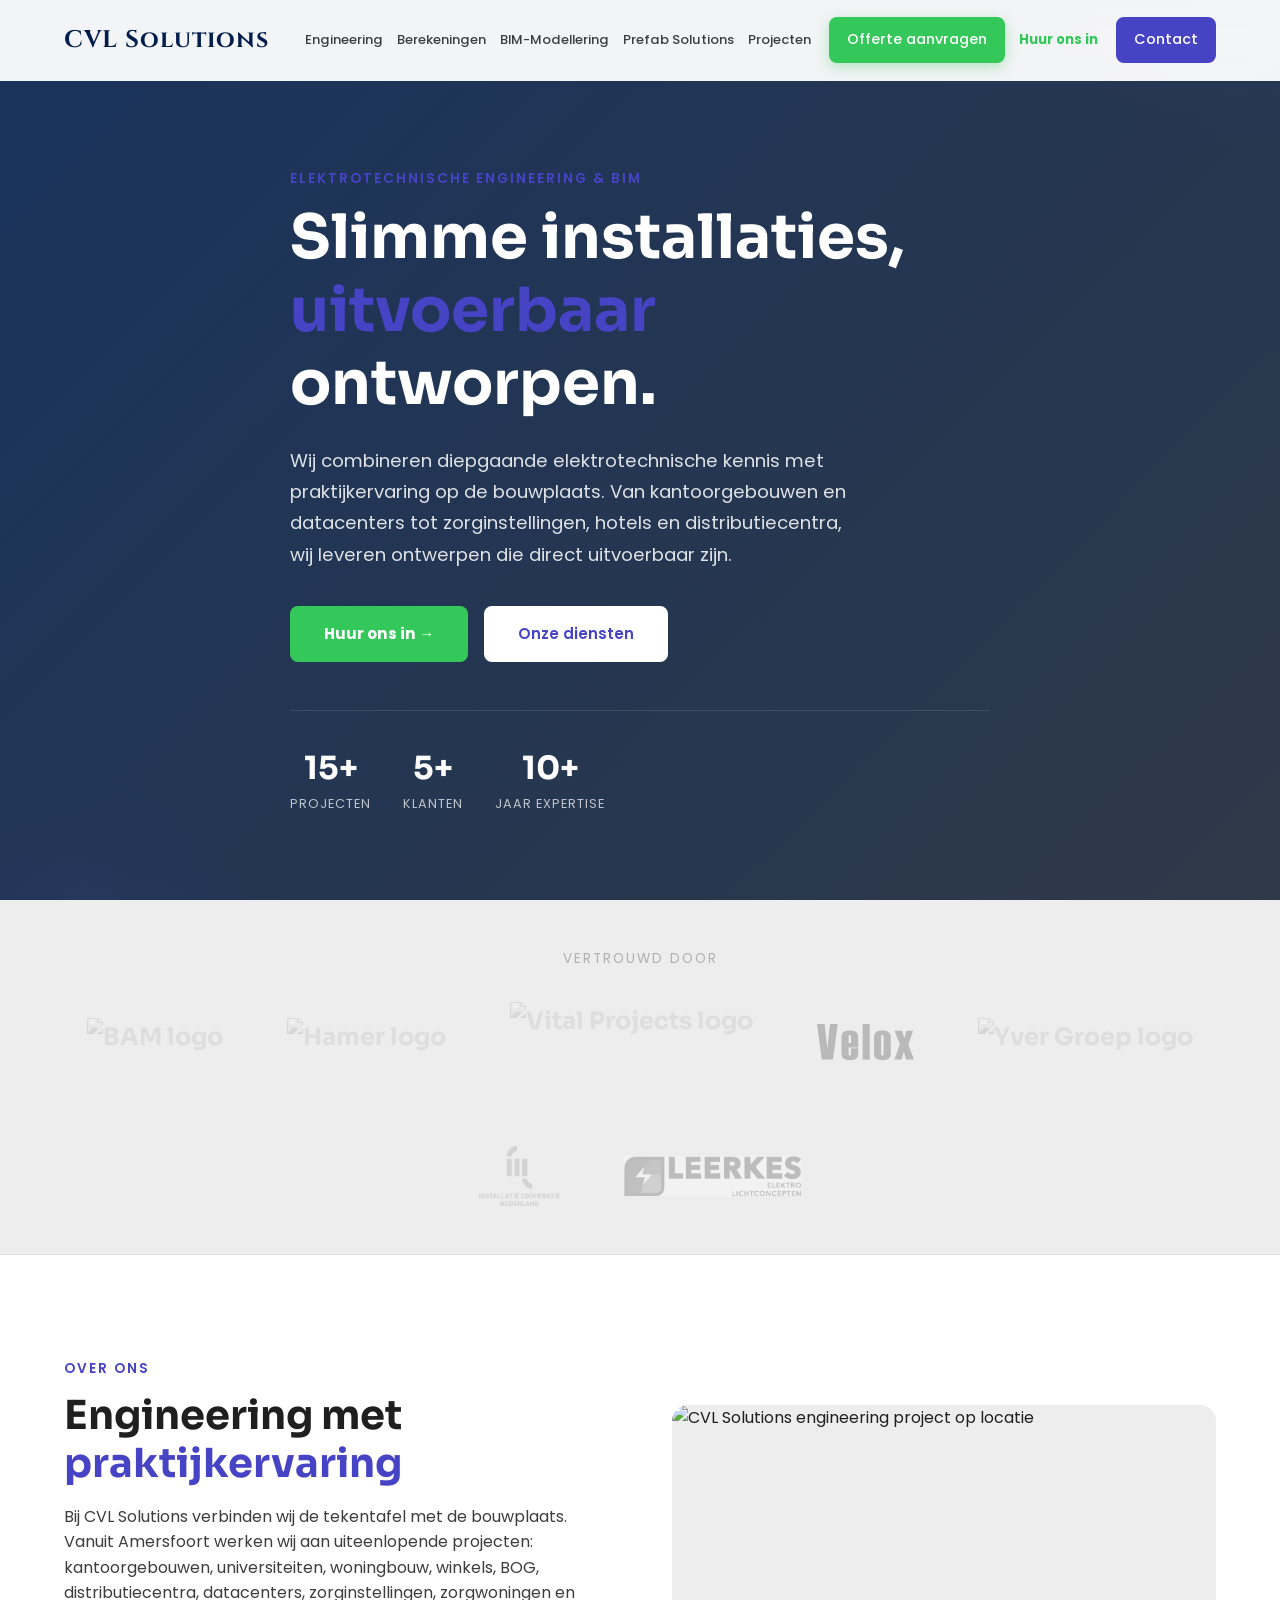
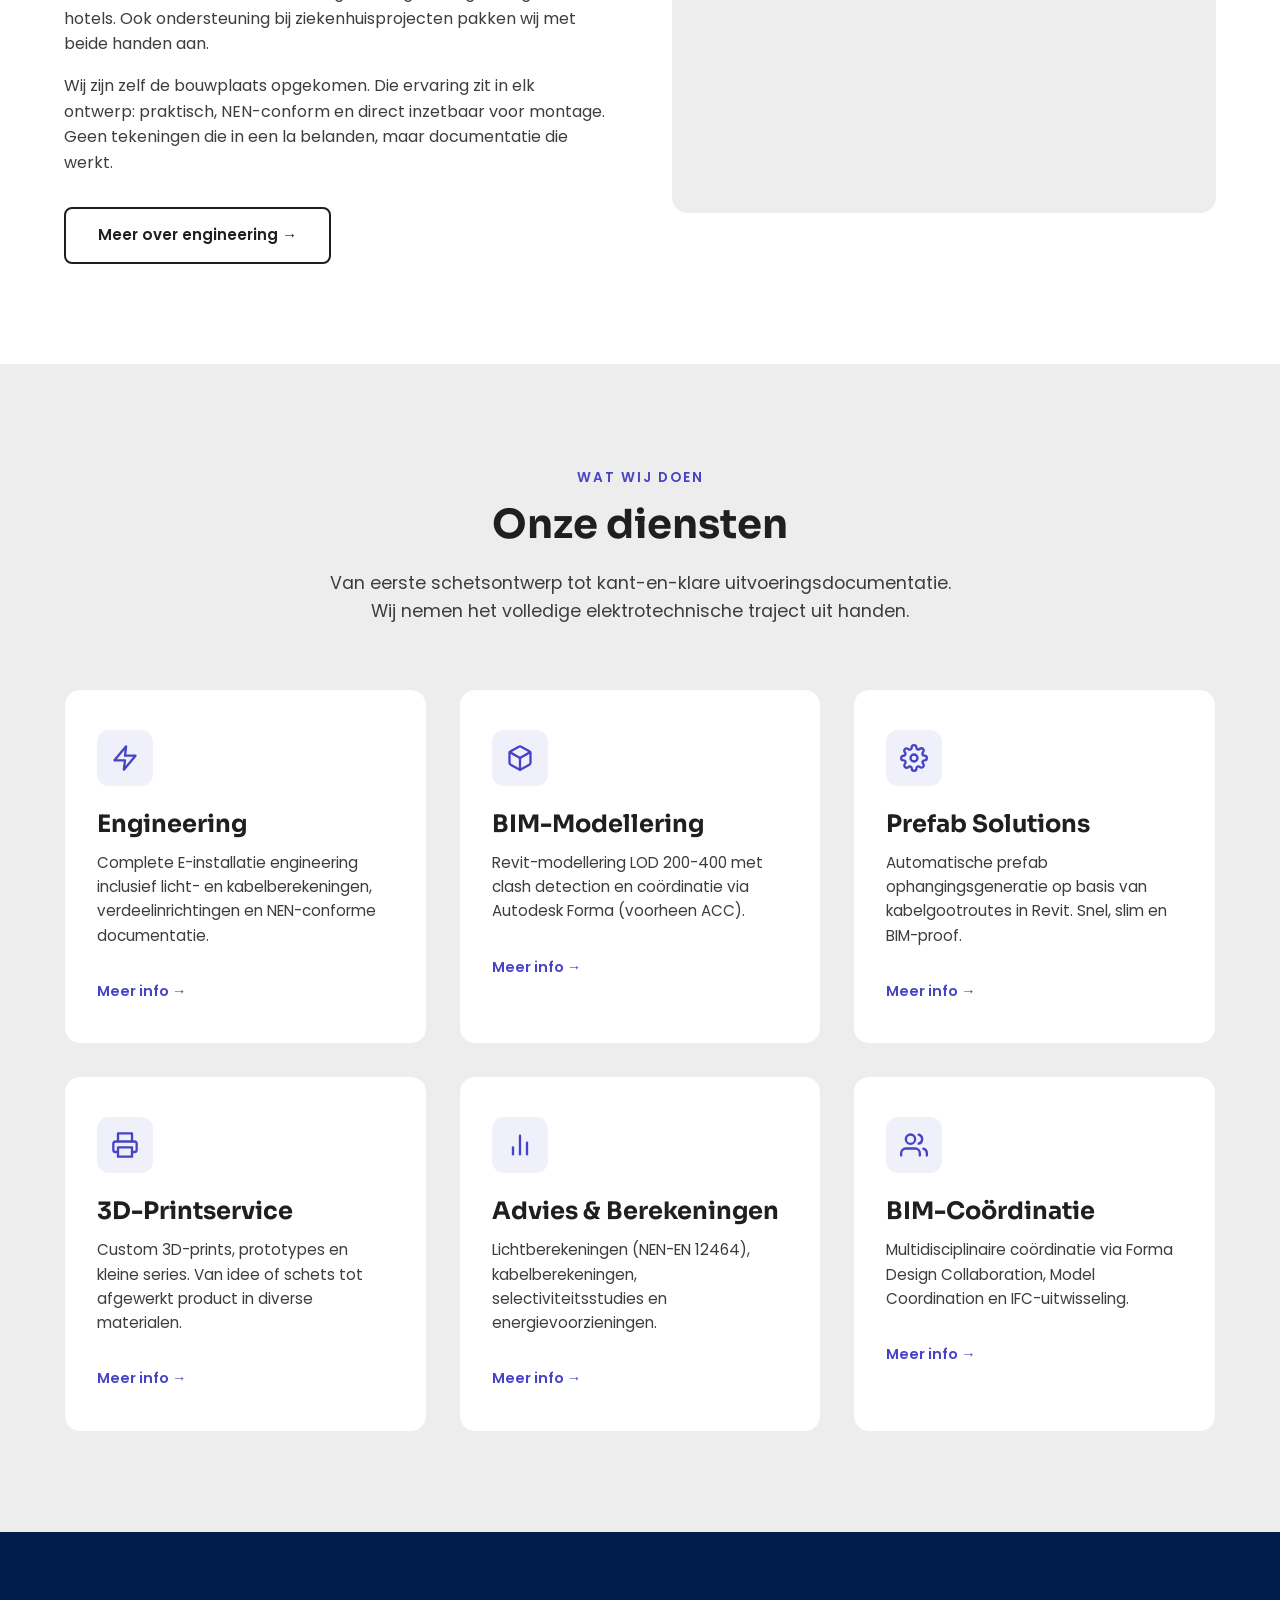
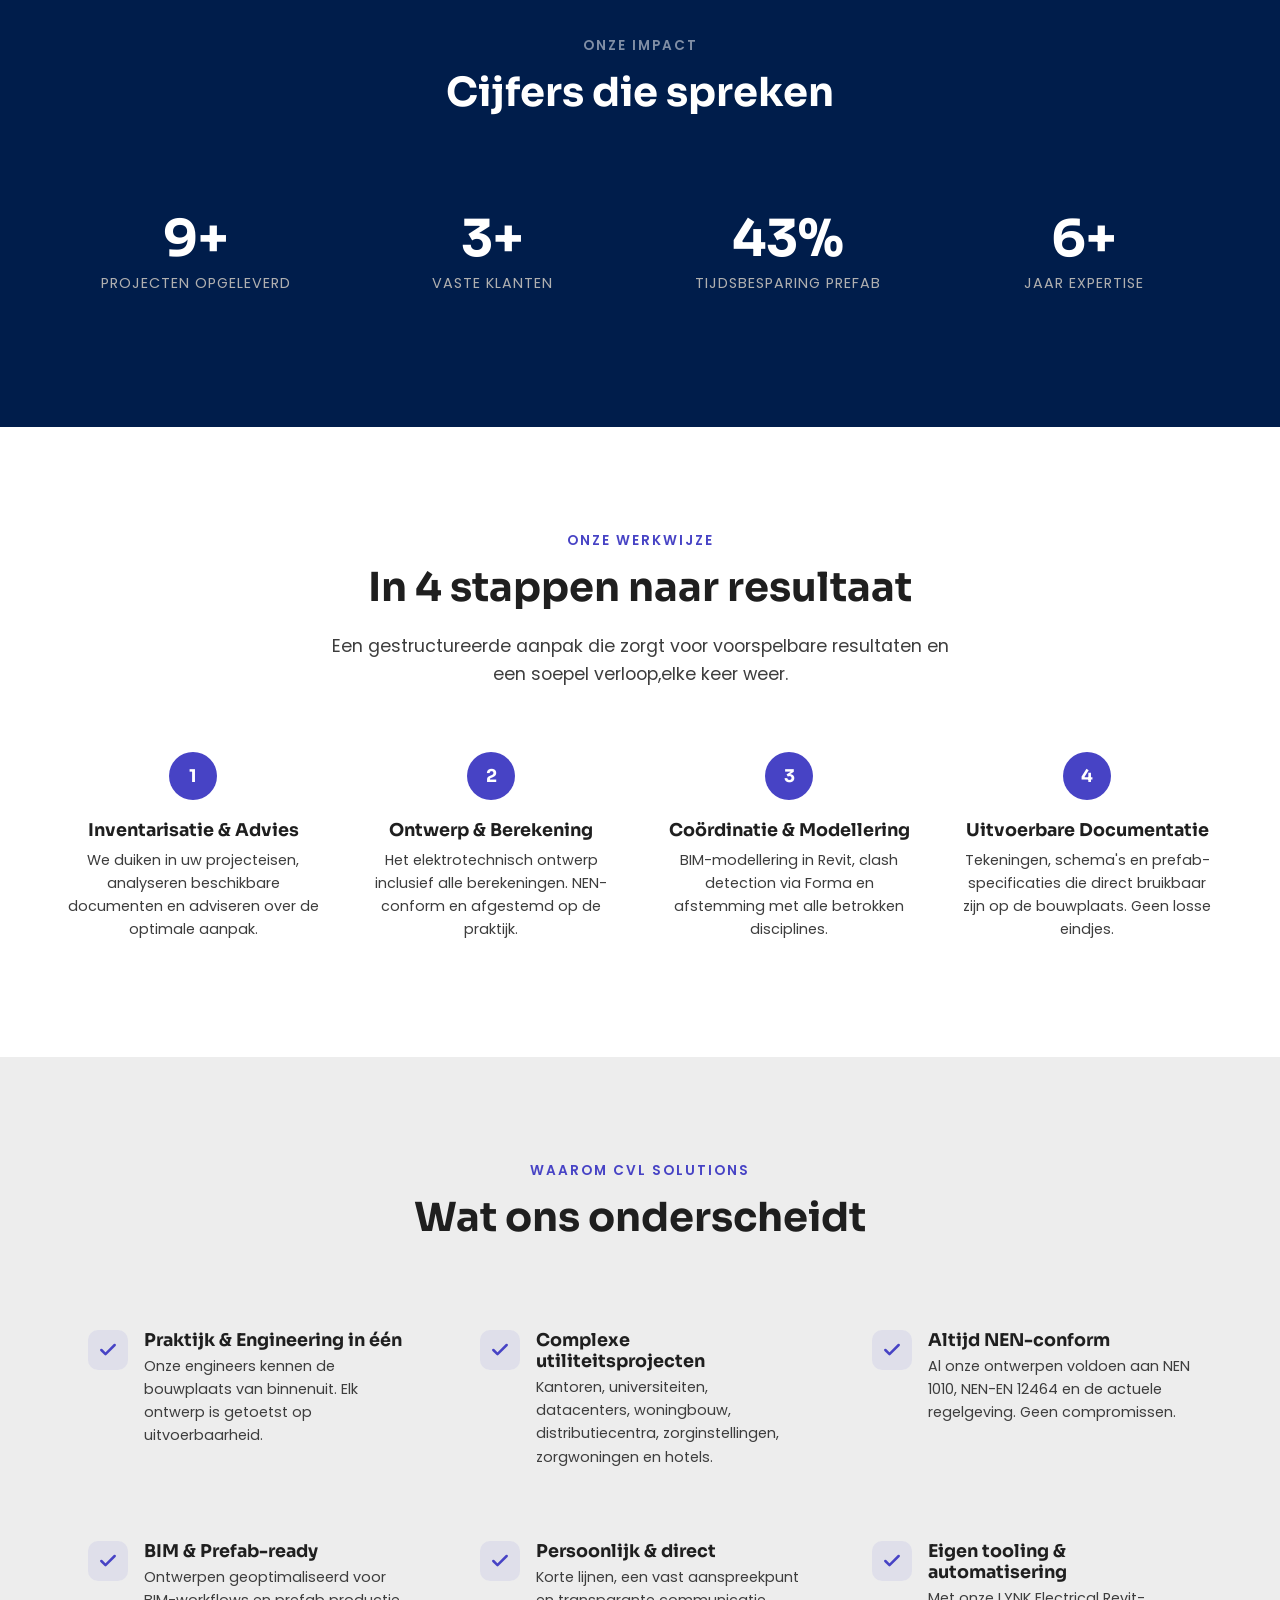
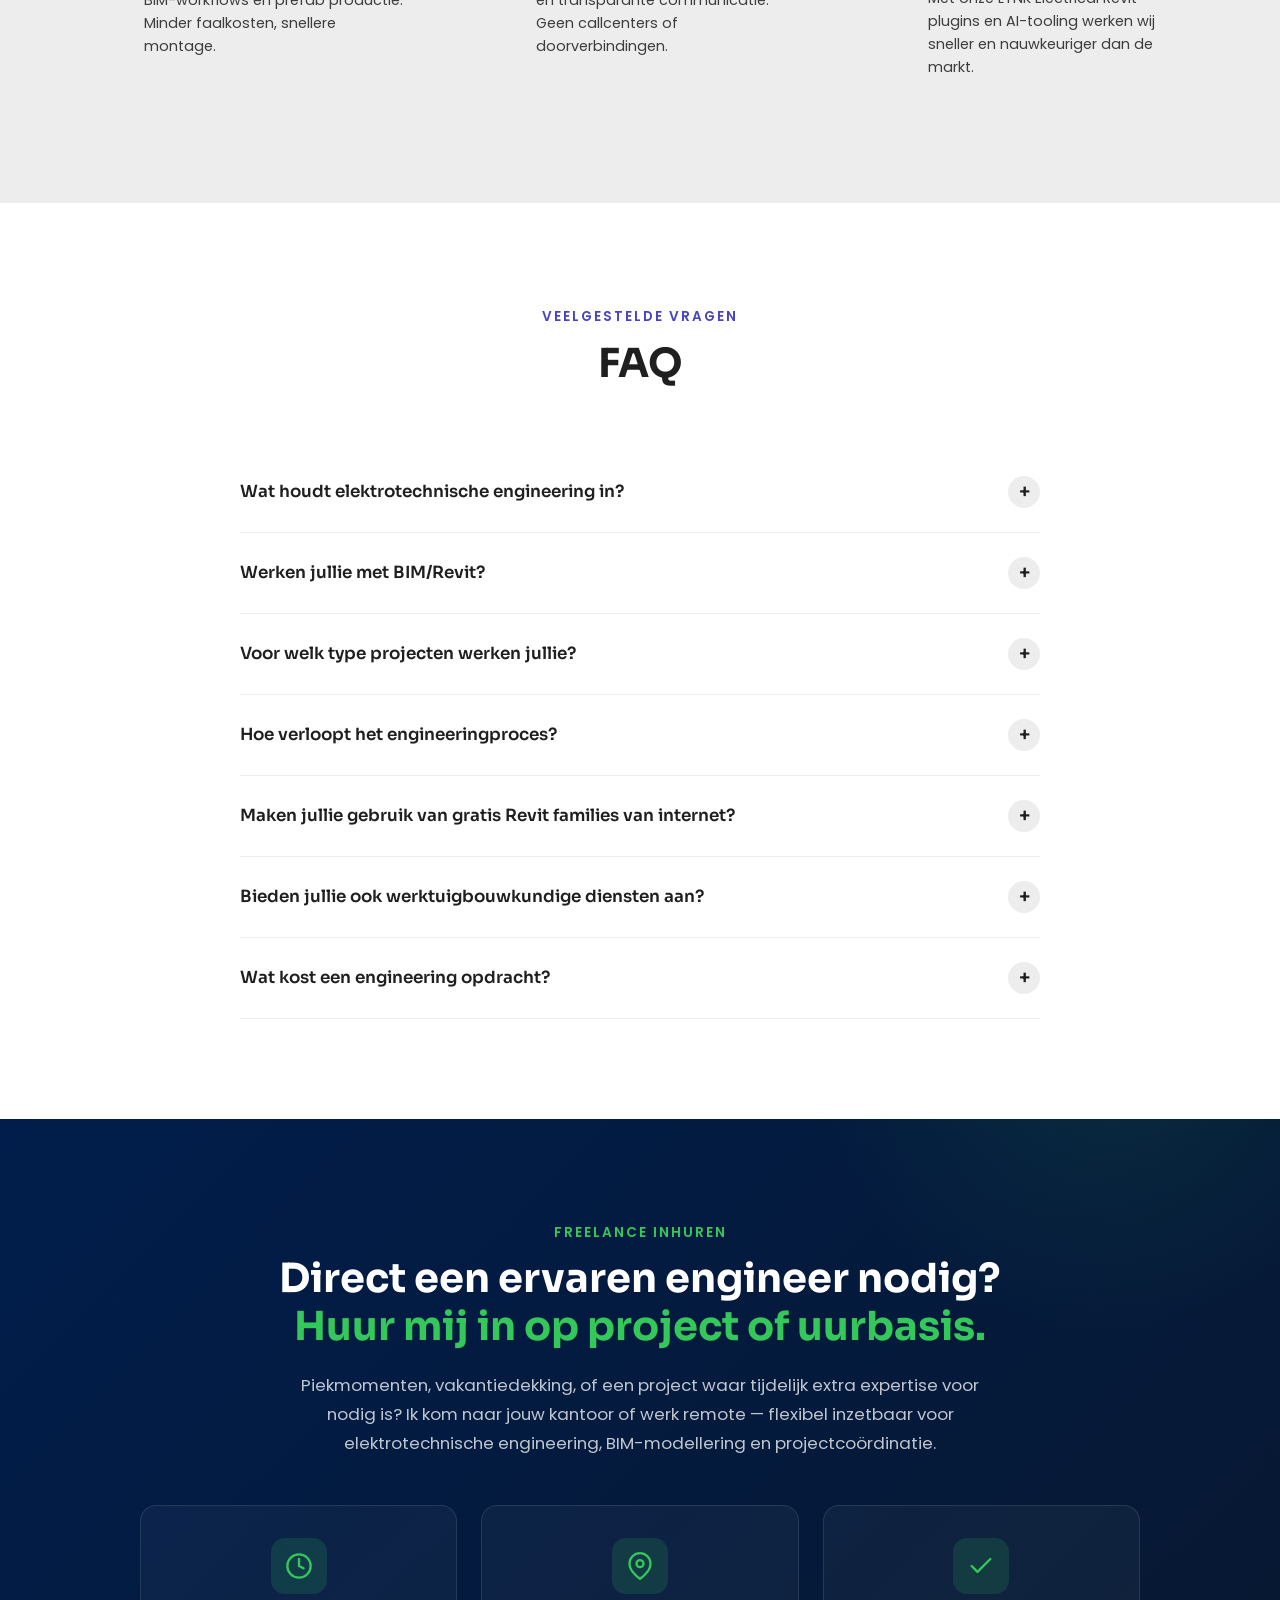
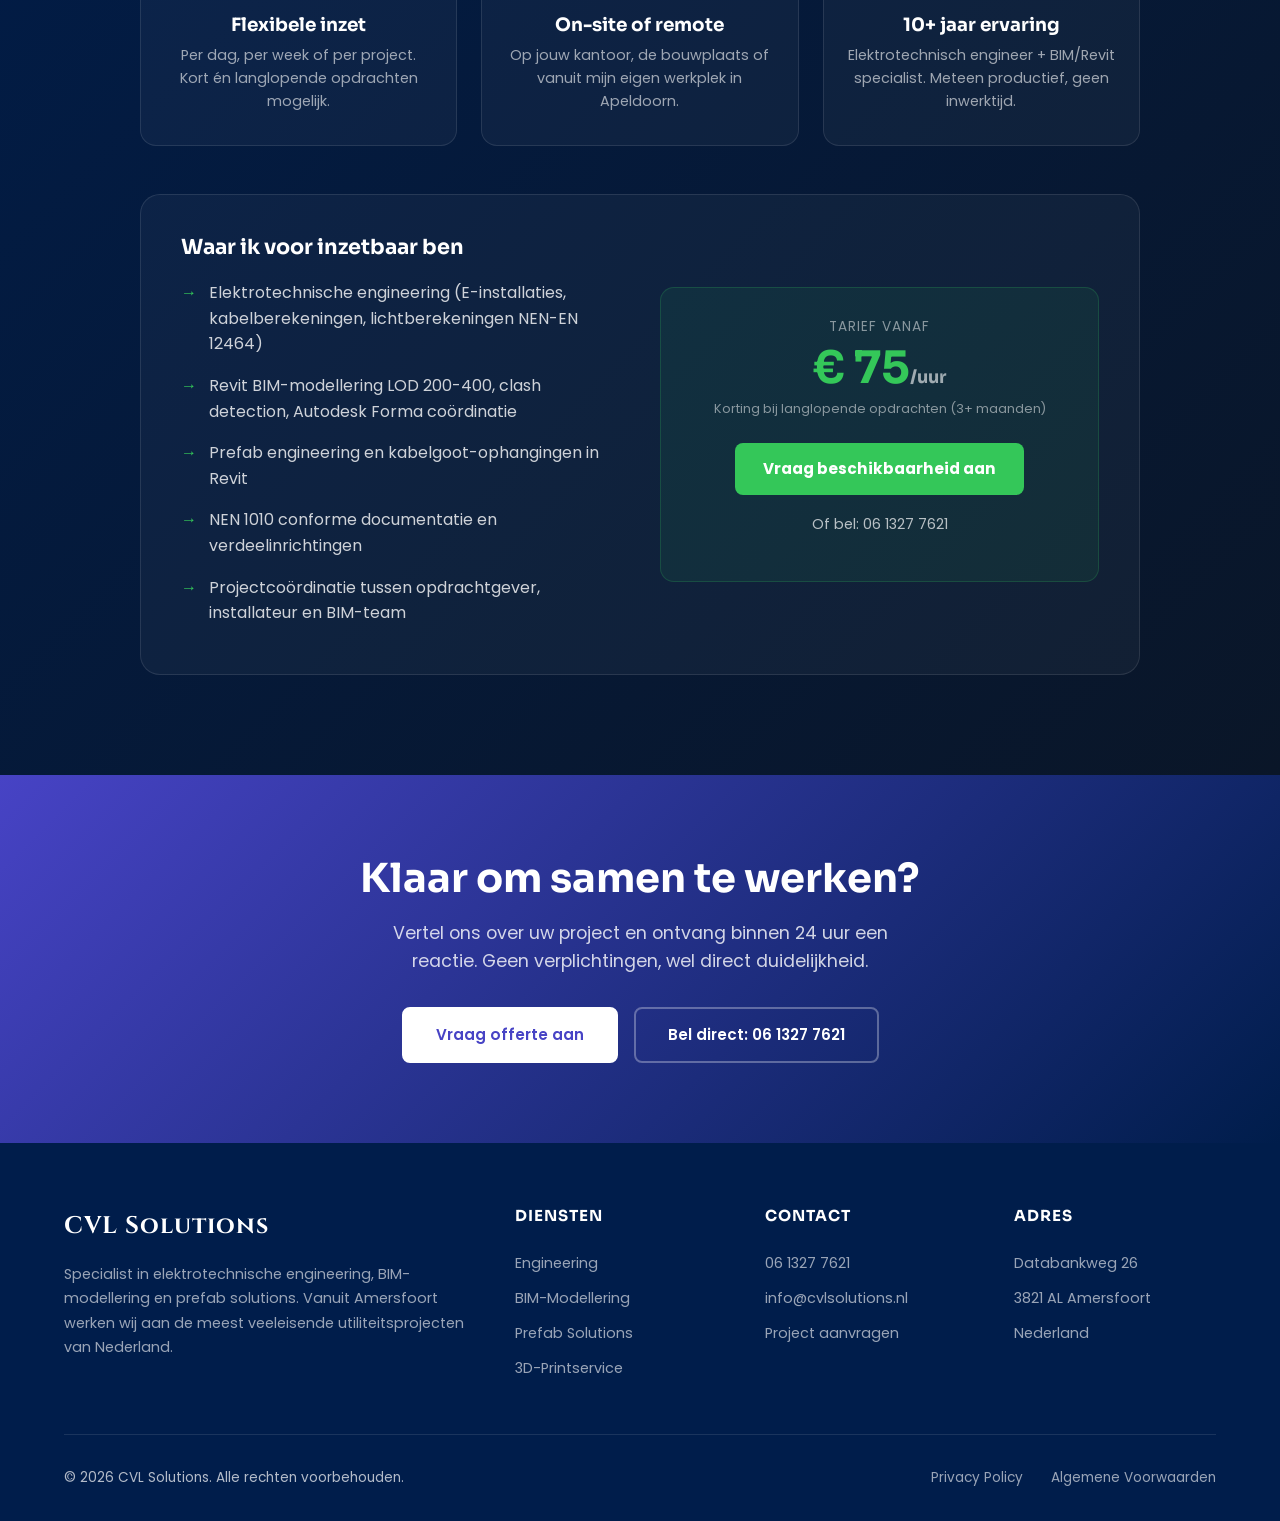
==== commit 342acc53: "Menu: 3D-Printservice weg; homepage-knop 'Vraag beschikbaarheid aan' naar aanvraagformulier Co-Autho" ====
--- a/index.html
+++ b/index.html
@@ -70,7 +70,6 @@
                 <a href="engineering.html">Engineering</a>
                 <a href="berekeningen.html">Berekeningen</a>
                 <a href="bim-modellering.html">BIM-Modellering</a>
-                <a href="https://lynk3d.netlify.app" target="_blank" rel="noopener">3D-Printservice</a>
                 <a href="prefab-solutions.html">Prefab Solutions</a>
                 <a href="projecten.html">Projecten</a>
                 <a href="aanvraag.html" class="btn btn-sm nav-cta nav-cta-green">Offerte aanvragen</a>
@@ -86,7 +85,6 @@
             <a href="engineering.html">Engineering</a>
             <a href="berekeningen.html">Berekeningen</a>
             <a href="bim-modellering.html">BIM-Modellering</a>
-            <a href="https://lynk3d.netlify.app" target="_blank" rel="noopener">3D-Printservice</a>
             <a href="prefab-solutions.html">Prefab Solutions</a>
             <a href="projecten.html">Projecten</a>
             <a href="aanvraag.html" style="color: #34C759; font-weight: 700;">Offerte aanvragen &rarr;</a>
@@ -477,7 +475,7 @@
                         <p style="color: rgba(255,255,255,0.5); font-size: 0.85rem; margin-bottom: 8px; text-transform: uppercase; letter-spacing: 1px;">Tarief vanaf</p>
                         <div style="font-family: var(--font-heading, 'Sora', sans-serif); font-size: 2.8rem; font-weight: 700; color: #34C759; line-height: 1;">€ 75<span style="font-size: 1.1rem; color: rgba(255,255,255,0.6);">/uur</span></div>
                         <p style="color: rgba(255,255,255,0.5); font-size: 0.8rem; margin: 8px 0 24px;">Korting bij langlopende opdrachten (3+ maanden)</p>
-                        <a href="mailto:lorenzo@cvlsolutions.nl?subject=Freelance%20aanvraag&body=Hi%20Lorenzo%2C%0A%0AIk%20zou%20je%20graag%20willen%20inhuren%20voor%3A%0A%0ABedrijf%3A%0APeriode%3A%0AProject%2Fopdracht%3A%0AOn-site%20of%20remote%3A%0A%0AMet%20vriendelijke%20groet%2C" style="display: inline-block; padding: 14px 28px; background: #34C759; color: white; font-weight: 700; border-radius: 8px; text-decoration: none; font-size: 0.95rem;">Vraag beschikbaarheid aan</a>
+                        <a href="aanvraag.html" style="display: inline-block; padding: 14px 28px; background: #34C759; color: white; font-weight: 700; border-radius: 8px; text-decoration: none; font-size: 0.95rem;">Vraag beschikbaarheid aan</a>
                         <p style="margin-top: 16px;">
                             <a href="tel:+31613277621" style="color: rgba(255,255,255,0.7); text-decoration: none; font-size: 0.9rem;">Of bel: 06 1327 7621</a>
                         </p>
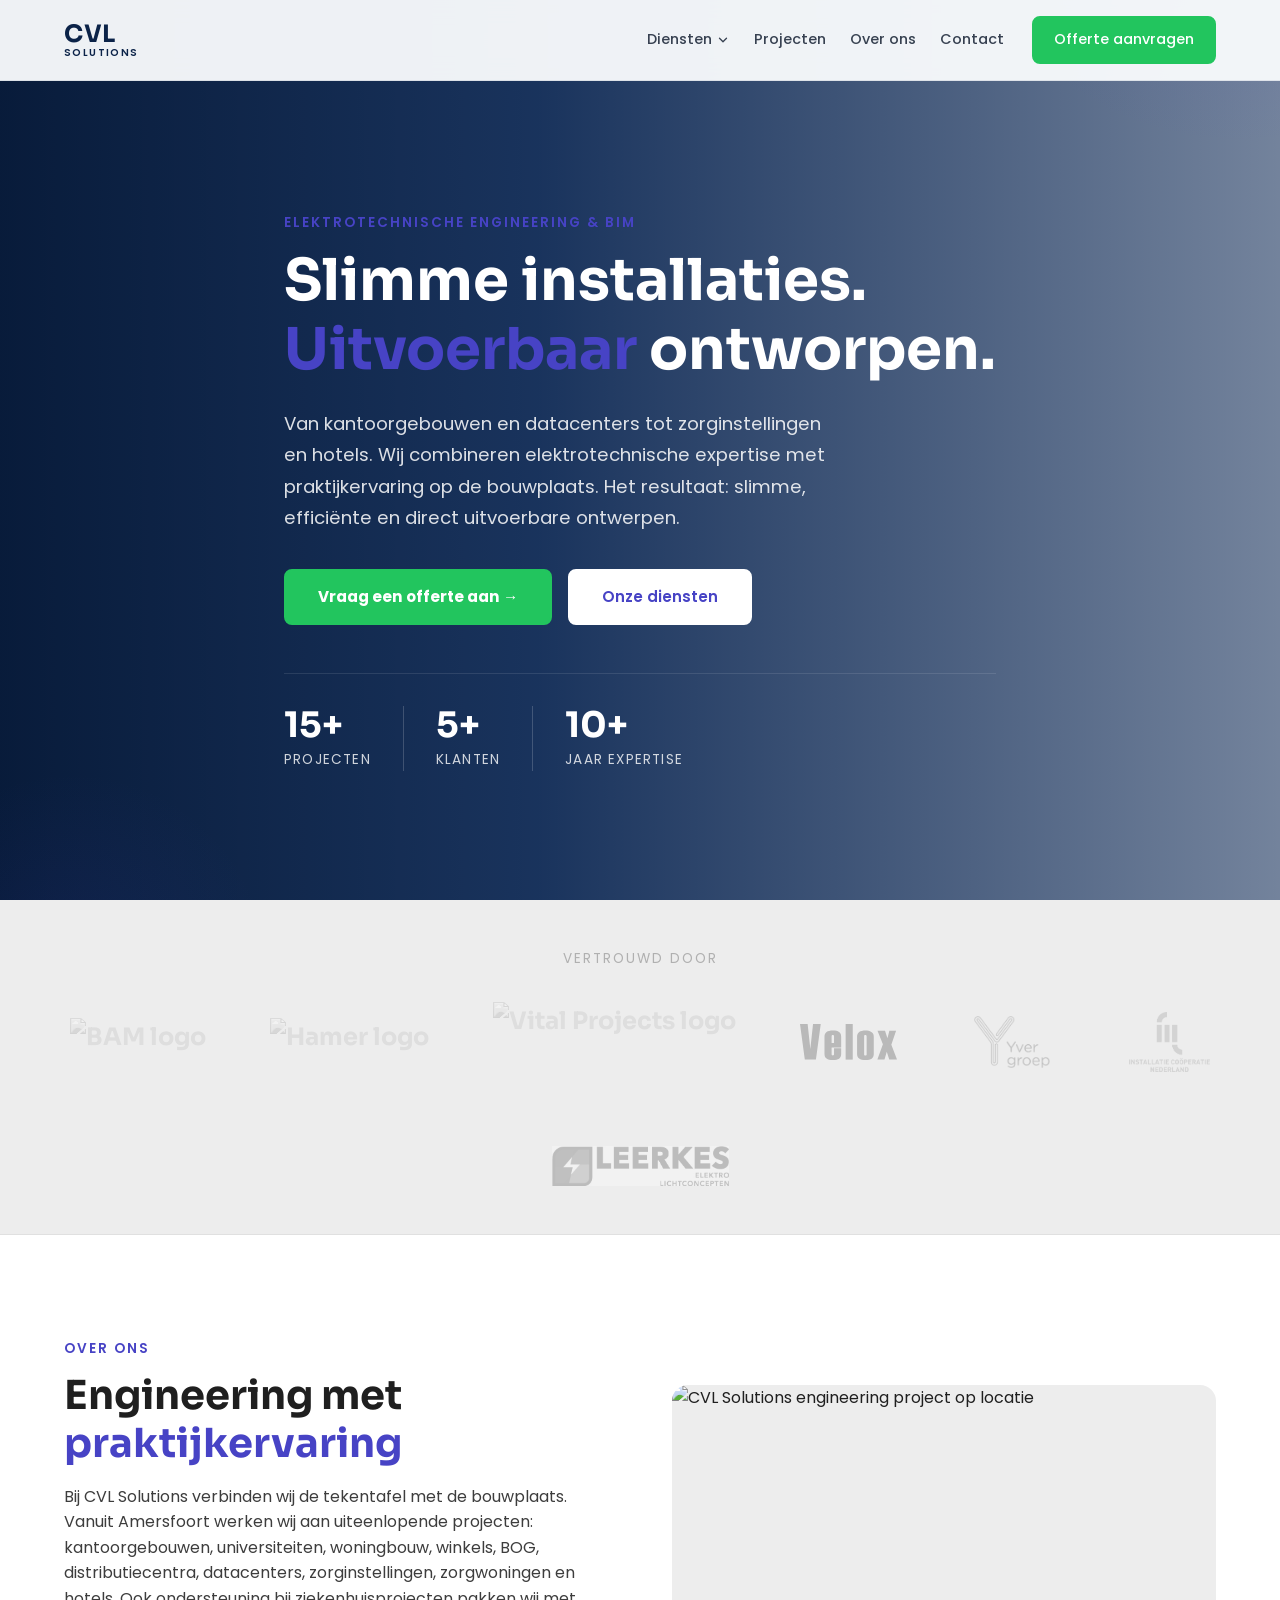
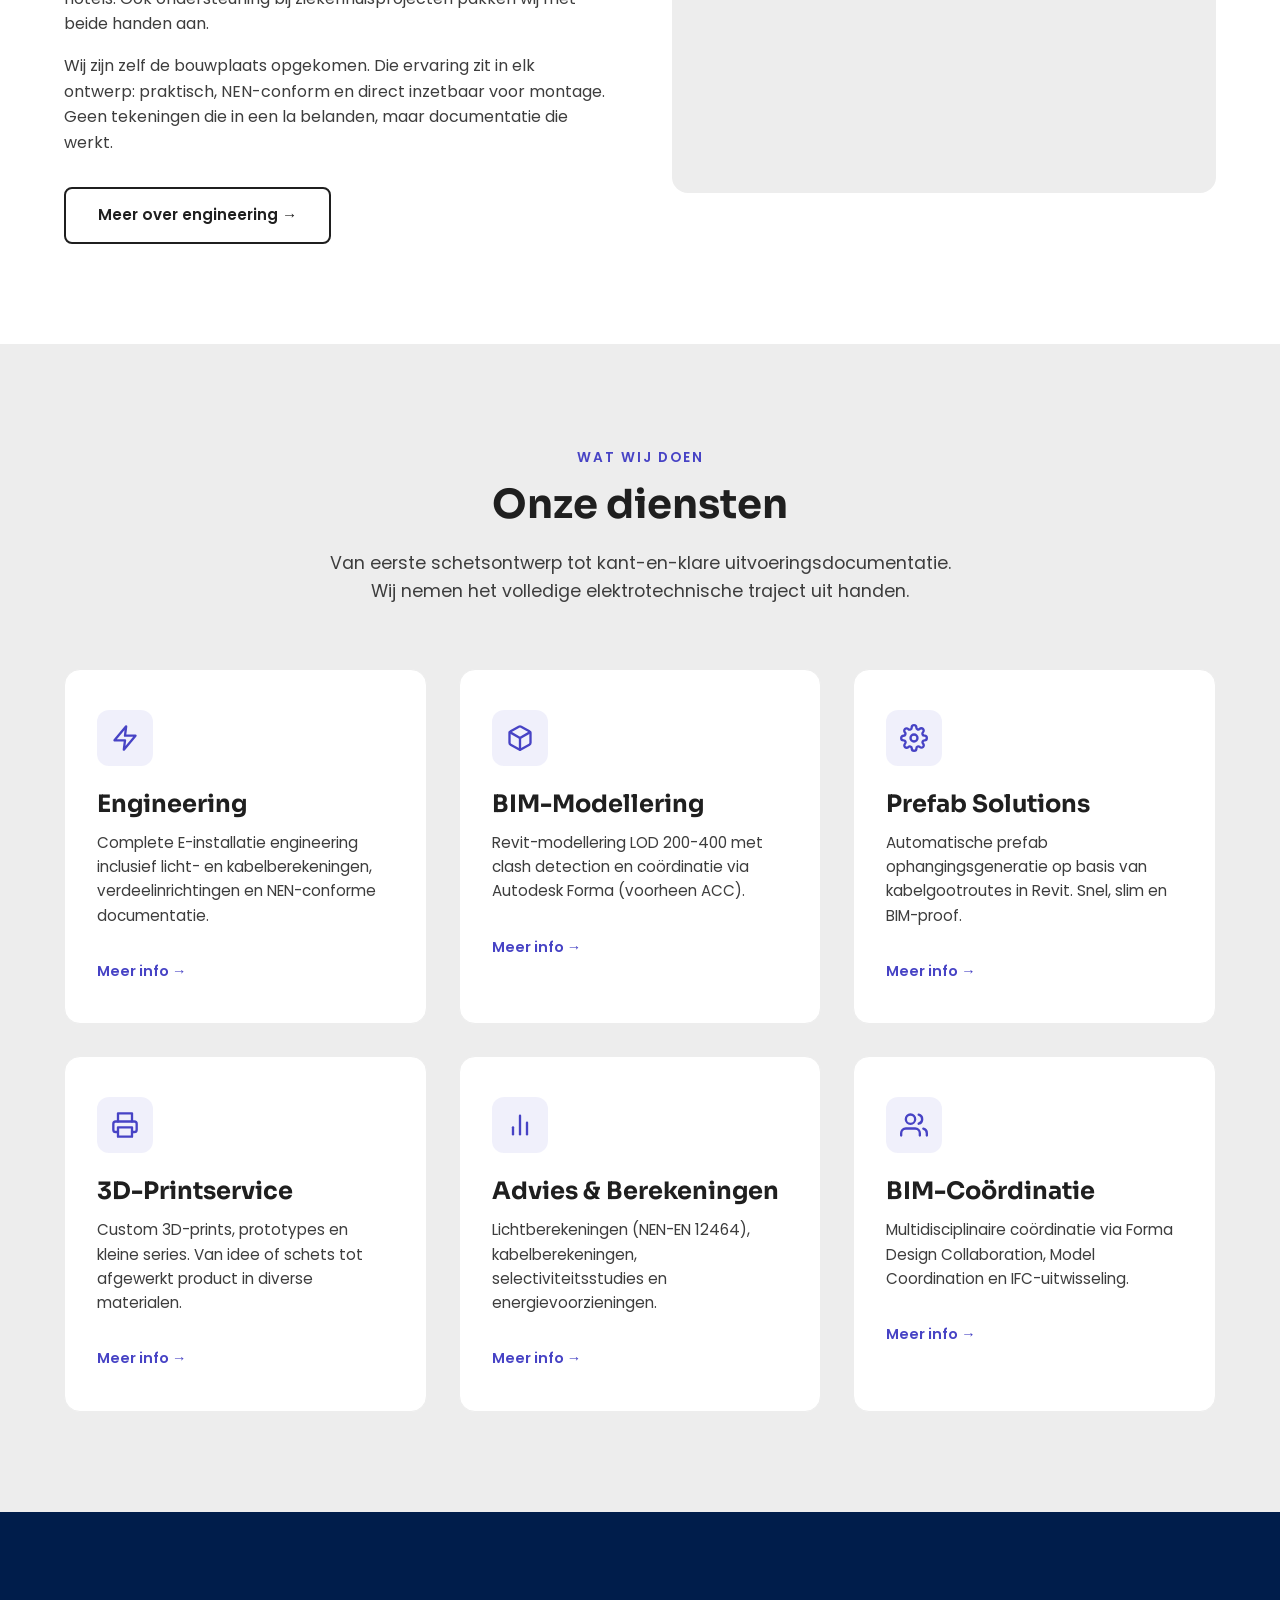
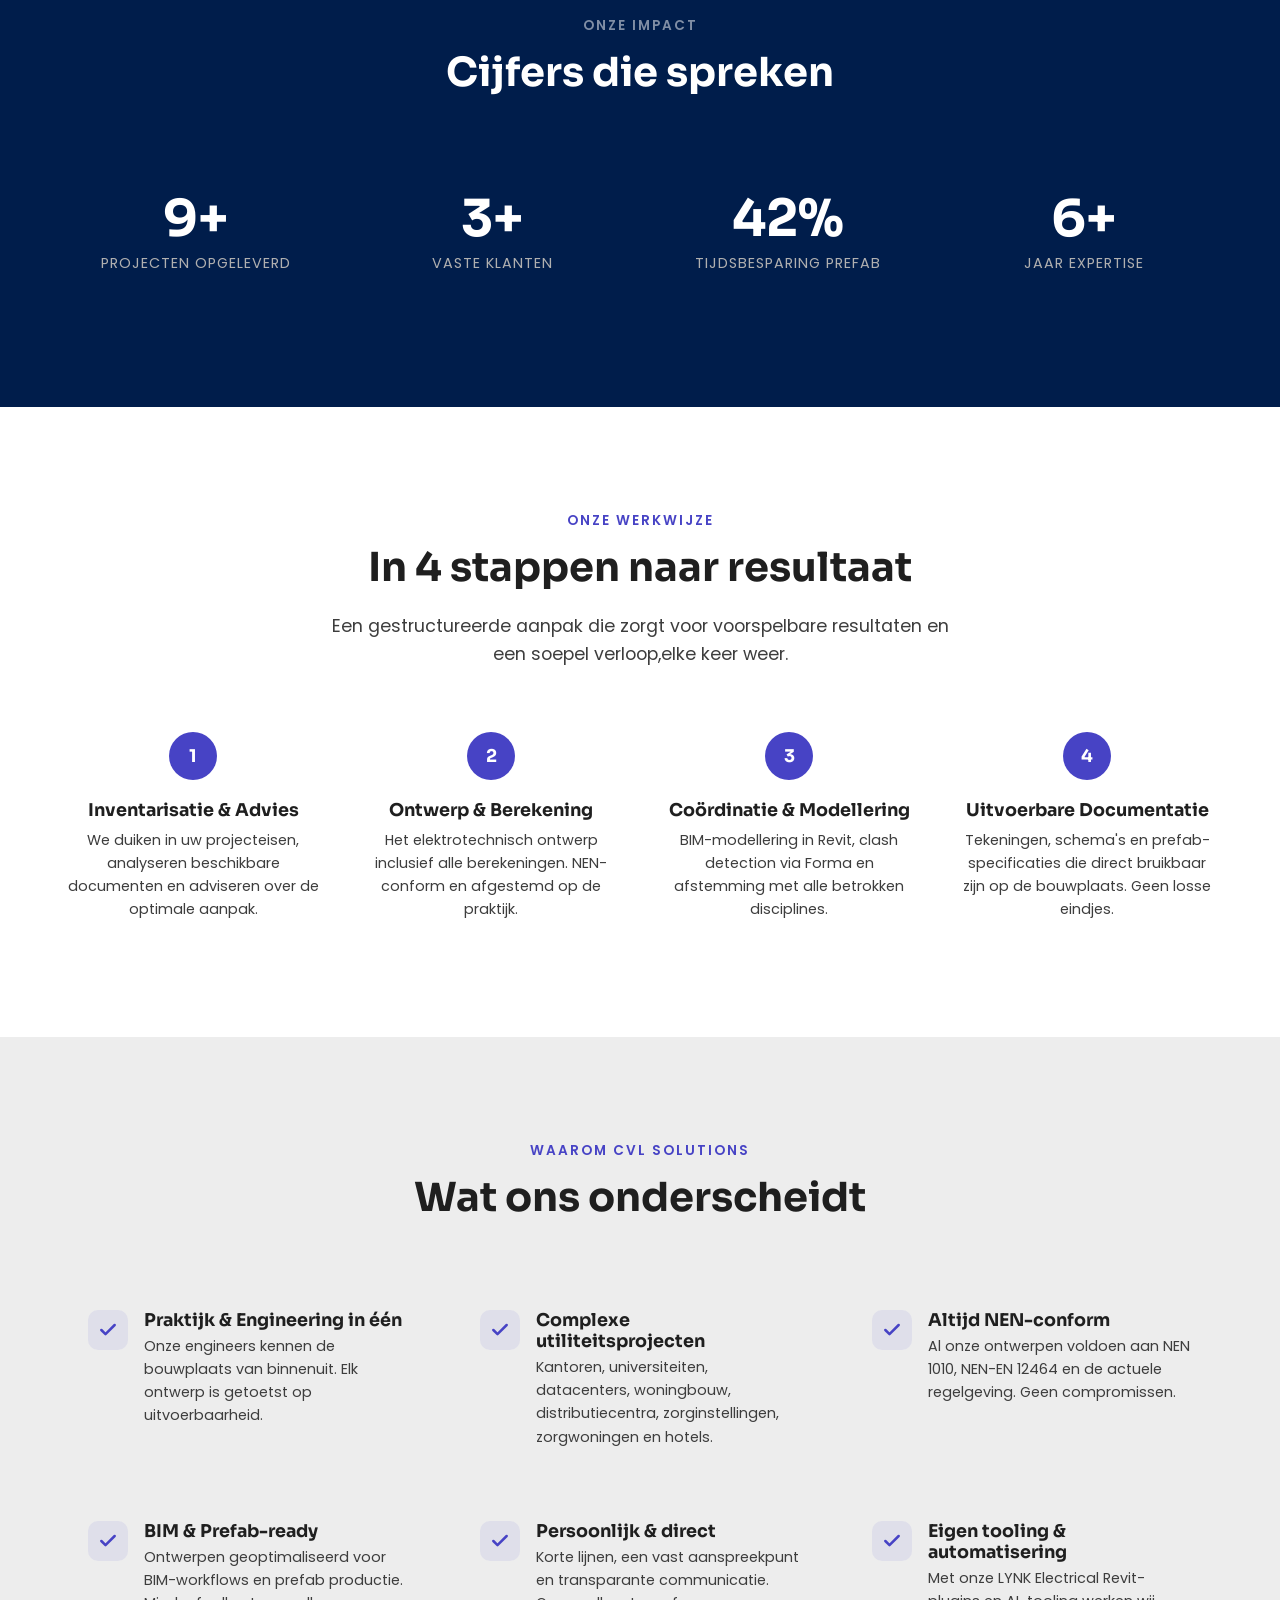
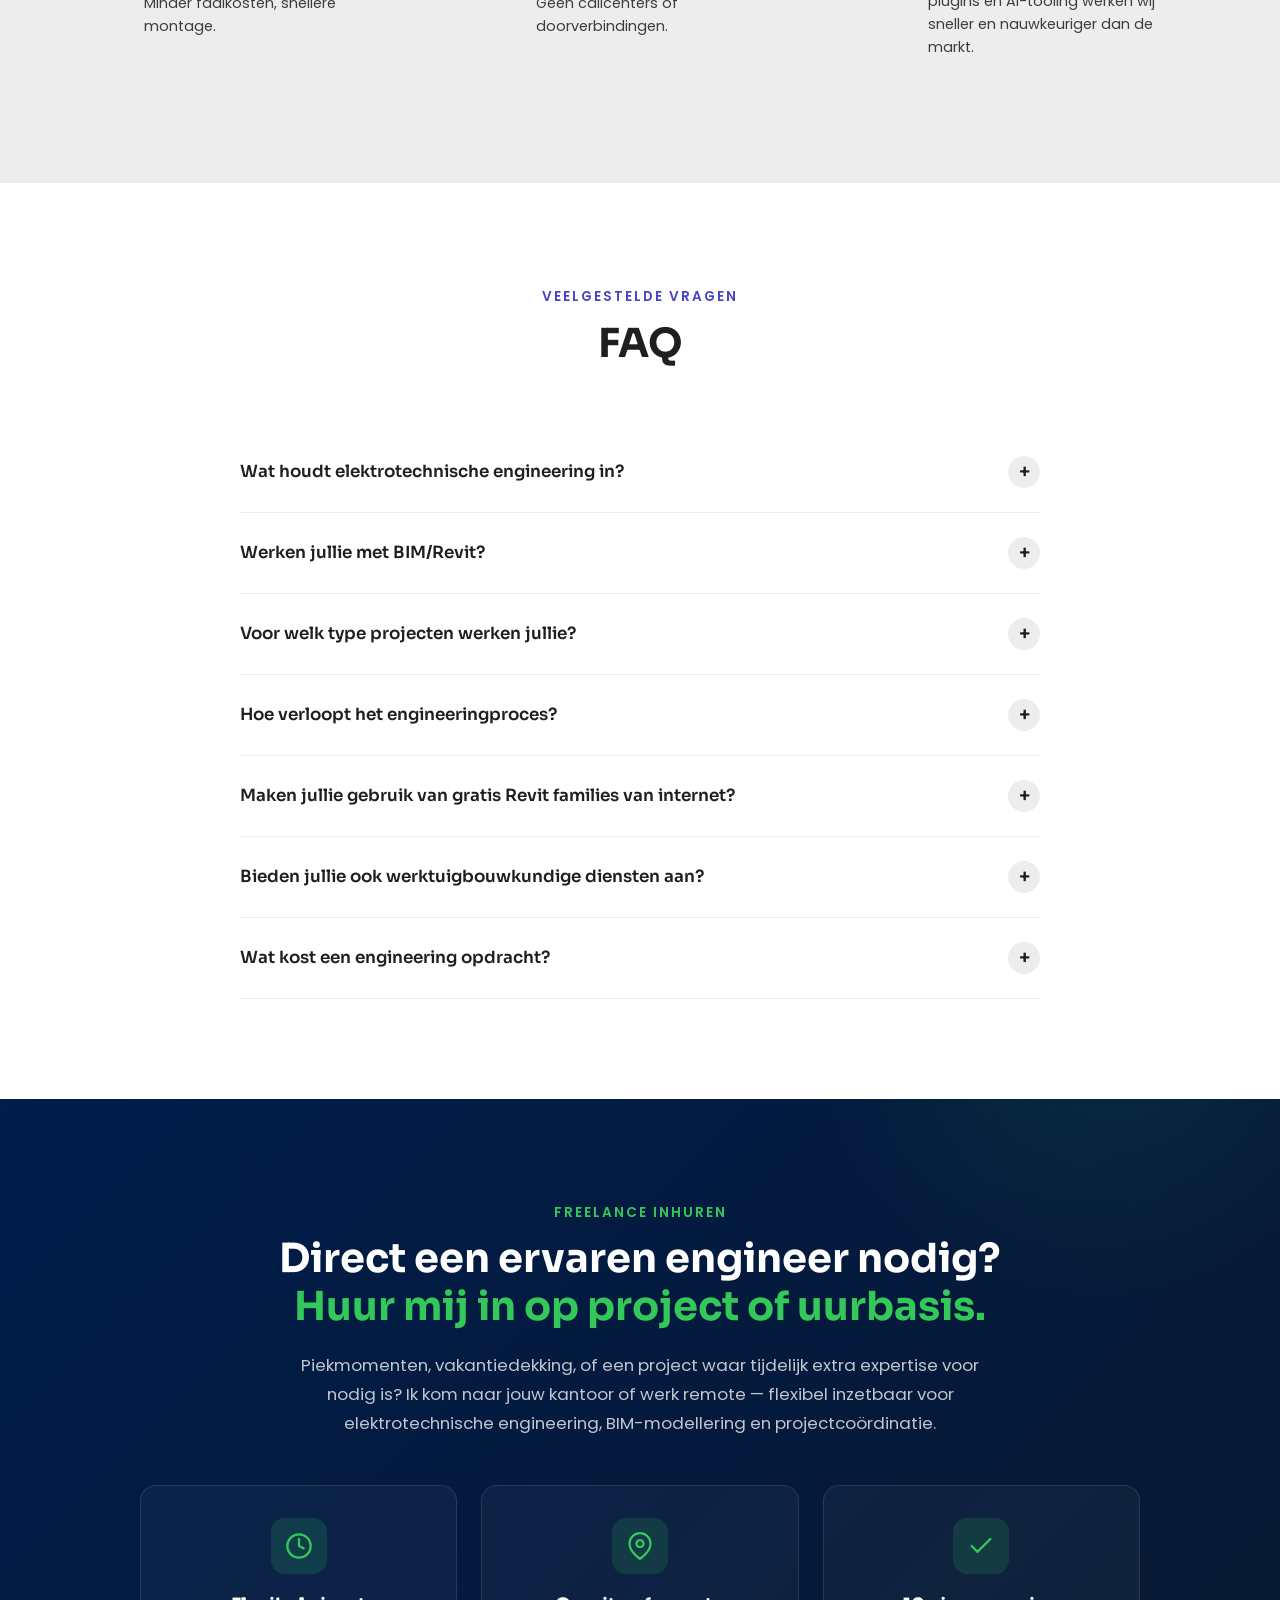
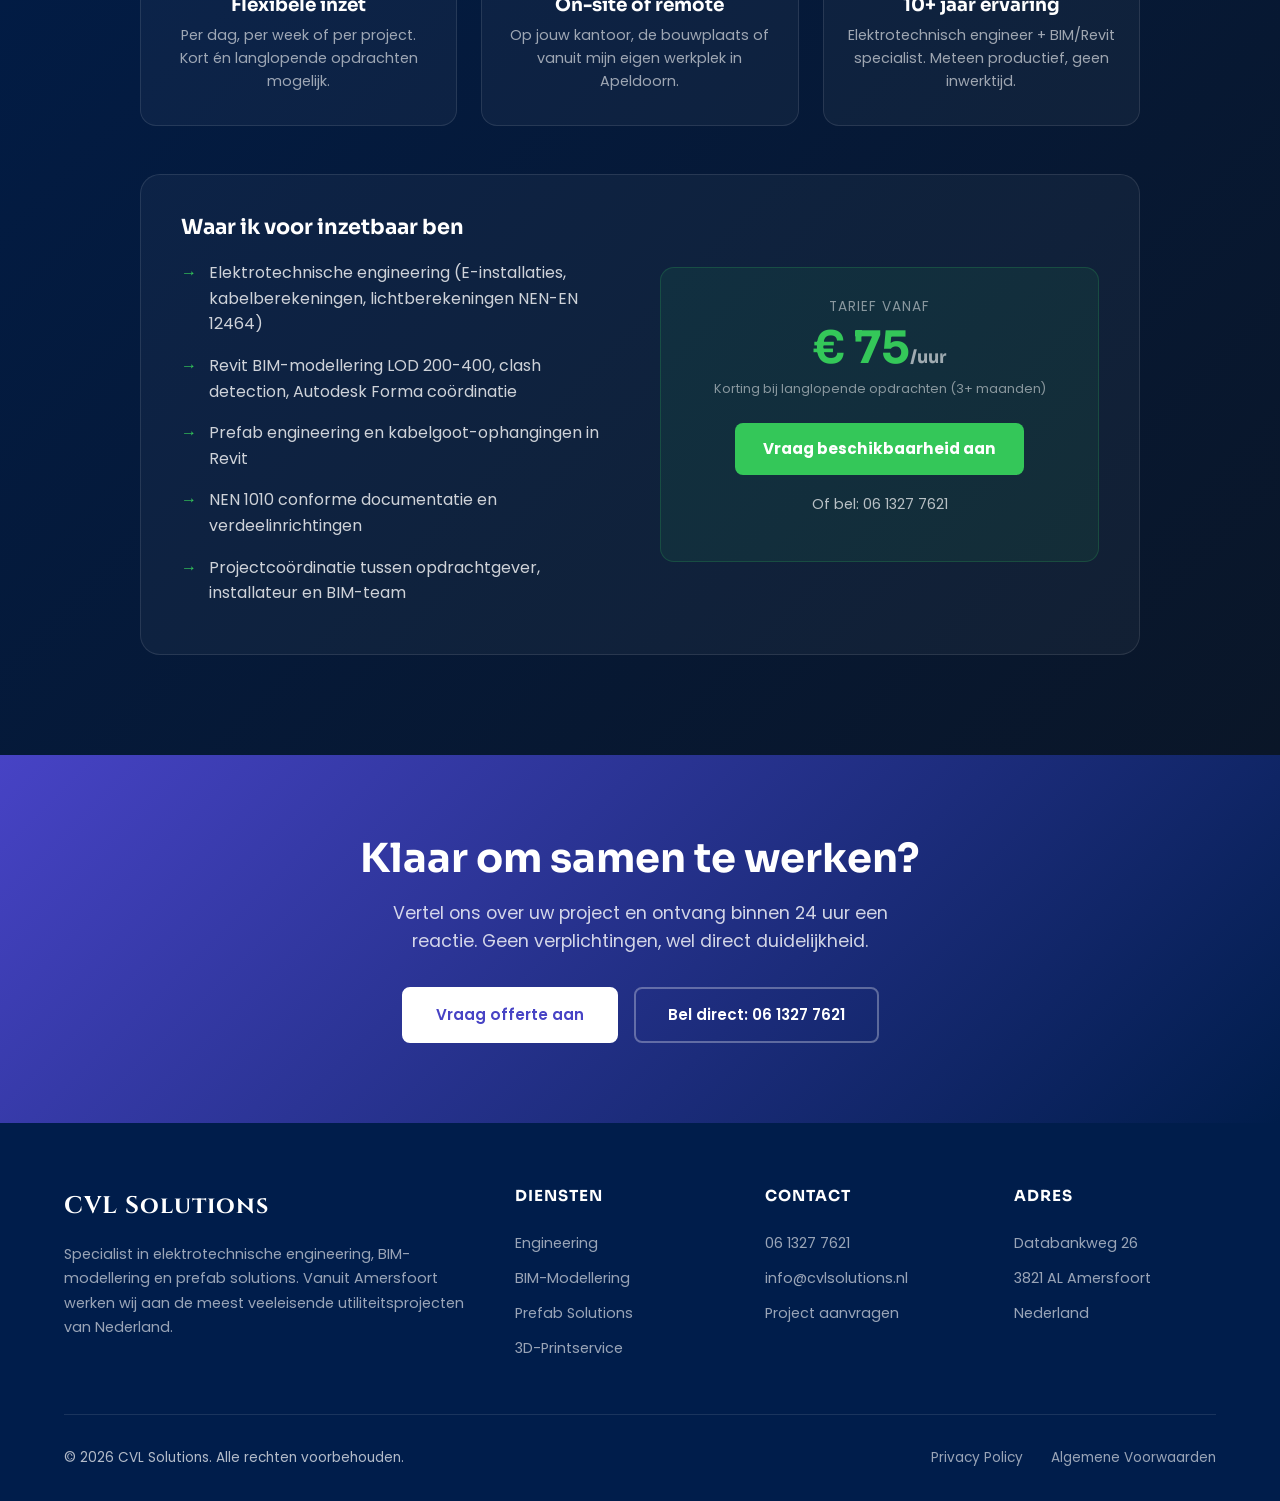
==== commit a6ea5c6a: "Menubalk v2 (Diensten-dropdown, één CTA, nieuw logo), hero v2 (offerte-CTA, kortere tekst, gradient)" ====
--- a/index.html
+++ b/index.html
@@ -17,7 +17,7 @@
     <link rel="preconnect" href="https://fonts.googleapis.com">
     <link rel="preconnect" href="https://fonts.gstatic.com" crossorigin>
     <link href="https://fonts.googleapis.com/css2?family=Cinzel:wght@500;700&family=Sora:wght@400;600;700&family=Poppins:wght@400;500;600&display=swap" rel="stylesheet">
-    <link rel="stylesheet" href="css/style.css?v=20261123c">
+    <link rel="stylesheet" href="css/style.css?v=20261123i">
     <script type="application/ld+json">
     {
         "@context": "https://schema.org",
@@ -65,16 +65,22 @@
     <!-- Header -->
     <header class="header">
         <div class="container header-inner">
-            <a href="index.html" class="logo">CVL Solutions</a>
-                        <nav class="nav-links">
-                <a href="engineering.html">Engineering</a>
-                <a href="berekeningen.html">Berekeningen</a>
-                <a href="bim-modellering.html">BIM-Modellering</a>
-                <a href="prefab-solutions.html">Prefab Solutions</a>
+            <a href="index.html" class="logo logo-stack" aria-label="CVL Solutions - home"><span class="logo-main">CVL</span><span class="logo-sub">SOLUTIONS</span></a>
+                        <nav class="nav-links" aria-label="Hoofdmenu">
+                <div class="nav-dropdown">
+                    <button type="button" class="nav-dd-toggle" aria-haspopup="true" aria-expanded="false">Diensten <svg viewBox="0 0 24 24" width="14" height="14" fill="none" stroke="currentColor" stroke-width="2.2" stroke-linecap="round" stroke-linejoin="round" aria-hidden="true"><polyline points="6 9 12 15 18 9"/></svg></button>
+                    <div class="nav-dd-menu">
+                        <a href="engineering.html">Engineering</a>
+                        <a href="berekeningen.html">Berekeningen</a>
+                        <a href="bim-modellering.html">BIM-Modellering</a>
+                        <a href="prefab-solutions.html">Prefab Solutions</a>
+                        <a href="index.html#huur-in">Huur ons in</a>
+                    </div>
+                </div>
                 <a href="projecten.html">Projecten</a>
+                <a href="index.html#over-ons">Over ons</a>
+                <a href="contact.html">Contact</a>
                 <a href="aanvraag.html" class="btn btn-sm nav-cta nav-cta-green">Offerte aanvragen</a>
-                <a href="index.html#huur-in" style="color: #34C759; font-weight: 700;">Huur ons in</a>
-                <a href="contact.html" class="btn btn-primary btn-sm nav-cta">Contact</a>
             </nav>
             <button class="hamburger" aria-label="Menu">
                 <span></span><span></span><span></span>
@@ -82,26 +88,28 @@
         </div>
                 <div class="mobile-menu">
             <a href="index.html">Home</a>
-            <a href="engineering.html">Engineering</a>
-            <a href="berekeningen.html">Berekeningen</a>
-            <a href="bim-modellering.html">BIM-Modellering</a>
-            <a href="prefab-solutions.html">Prefab Solutions</a>
+            <span class="mobile-menu-label">Diensten</span>
+            <a href="engineering.html" class="mm-sub">Engineering</a>
+            <a href="berekeningen.html" class="mm-sub">Berekeningen</a>
+            <a href="bim-modellering.html" class="mm-sub">BIM-Modellering</a>
+            <a href="prefab-solutions.html" class="mm-sub">Prefab Solutions</a>
+            <a href="index.html#huur-in" class="mm-sub">Huur ons in</a>
             <a href="projecten.html">Projecten</a>
-            <a href="aanvraag.html" style="color: #34C759; font-weight: 700;">Offerte aanvragen &rarr;</a>
-            <a href="index.html#huur-in" style="color: #34C759; font-weight: 700;">Huur ons in</a>
+            <a href="index.html#over-ons">Over ons</a>
             <a href="contact.html">Contact</a>
+            <a href="aanvraag.html" class="mm-cta">Offerte aanvragen &rarr;</a>
         </div>
     </header>
 
     <!-- Hero -->
-    <section class="hero" style="background: linear-gradient(135deg, rgba(0,29,75,0.9) 0%, rgba(10,22,40,0.85) 100%), url('https://static.wixstatic.com/media/6f0315_83e6da5f4ad04c4a83640ecaee048f94~mv2.jpg') center/cover no-repeat;">
+    <section class="hero" style="background: linear-gradient(90deg, rgba(0,20,52,0.97) 0%, rgba(0,29,75,0.9) 42%, rgba(0,29,75,0.55) 100%), url('https://static.wixstatic.com/media/6f0315_83e6da5f4ad04c4a83640ecaee048f94~mv2.jpg') center/cover no-repeat;">
         <div class="container">
             <div class="hero-content">
                 <span class="section-label">Elektrotechnische Engineering & BIM</span>
-                <h1>Slimme installaties, <span class="highlight">uitvoerbaar</span> ontworpen.</h1>
-                <p>Wij combineren diepgaande elektrotechnische kennis met praktijkervaring op de bouwplaats. Van kantoorgebouwen en datacenters tot zorginstellingen, hotels en distributiecentra, wij leveren ontwerpen die direct uitvoerbaar zijn.</p>
+                <h1>Slimme installaties.<br><span class="highlight">Uitvoerbaar</span> ontworpen.</h1>
+                <p>Van kantoorgebouwen en datacenters tot zorginstellingen en hotels. Wij combineren elektrotechnische expertise met praktijkervaring op de bouwplaats. Het resultaat: slimme, efficiënte en direct uitvoerbare ontwerpen.</p>
                 <div class="hero-buttons">
-                    <a href="#huur-in" class="btn btn-accent" style="background: #34C759; color: white; font-weight: 700;">Huur ons in &rarr;</a>
+                    <a href="aanvraag.html" class="btn btn-accent hero-cta">Vraag een offerte aan &rarr;</a>
                     <a href="engineering.html" class="btn btn-white">Onze diensten</a>
                 </div>
                 <div class="hero-badges">
@@ -131,7 +139,7 @@
                 <div class="partner-logo"><img src="https://www.hamer.net/wp-content/themes/hamer/assets/images/logo-hamer-2018.png" alt="Hamer logo" style="height: 48px;"></div>
                 <div class="partner-logo"><img src="https://www.vitalprojects.nl/content/uploads/2025/01/vital-projects-logo.svg" alt="Vital Projects logo" style="height: 80px; width: auto;"></div>
                 <div class="partner-logo"><img src="img/velox-logo.svg" alt="Velox logo" style="height: 36px;"></div>
-                <div class="partner-logo"><img src="https://yvergroep.nl/wp-content/uploads/2020/03/YVER_GROEP_LOGO_LIGGEND_FULL_COLOUR.png" alt="Yver Groep logo" style="height: 48px;"></div>
+                <div class="partner-logo"><img src="img/logo-yver-groep.png" alt="Yver Groep logo" class="logo-dark" style="height: 52px;"></div>
                 <div class="partner-logo"><img src="img/icn-logo.png" alt="InstallatieCoöperatie Nederland logo" style="height: 60px;"></div>
                 <div class="partner-logo"><img src="img/leerkes-logo.jpg" alt="Leerkes Elektro logo" style="height: 40px;"></div>
             </div>
@@ -139,7 +147,7 @@
     </section>
 
     <!-- Over Ons -->
-    <section class="section">
+    <section class="section" id="over-ons">
         <div class="container">
             <div class="two-col">
                 <div class="two-col-text reveal-left">
@@ -541,6 +549,6 @@
         </div>
     </footer>
 
-    <script src="js/main.js"></script>
+    <script src="js/main.js?v=20261123d"></script>
 </body>
 </html>
--- a/css/style.css
+++ b/css/style.css
@@ -1172,8 +1172,45 @@
 /* Groene call-to-action: Offerte aanvragen */
 .nav-cta-green { background: #34C759 !important; border-color: #34C759 !important; box-shadow: 0 4px 14px rgba(52, 199, 89, 0.35); }
 .nav-cta-green:hover { background: #2aa64a !important; border-color: #2aa64a !important; transform: translateY(-1px); }
-/* Menu op één regel houden (sinds de groene aanvraagknop) */
-.nav-links { gap: 14px; }
-.nav-links a { white-space: nowrap; font-size: 0.82rem; }
-.nav-cta { margin-left: 4px; padding: 9px 16px !important; }
-@media (max-width: 1240px) { .nav-links { gap: 10px; } .nav-links a { font-size: 0.78rem; } .nav-cta { padding: 8px 12px !important; } }
+
+/* ===== Menubalk v2 (nov 2026): rustig, één CTA, Diensten-dropdown ===== */
+.header { border-bottom: 1px solid rgba(11, 35, 72, 0.08); background: rgba(248, 250, 252, 0.96); }
+.header.scrolled { box-shadow: 0 2px 16px rgba(11, 35, 72, 0.06); }
+.logo-stack { display: inline-flex; flex-direction: column; line-height: 1; letter-spacing: 0; color: #0B2348; }
+.logo-stack .logo-main { font-family: var(--font-head, 'Sora', sans-serif); font-weight: 700; font-size: 1.5rem; letter-spacing: 0.5px; color: #0B2348; }
+.logo-stack .logo-sub { font-family: var(--font-body, 'Poppins', sans-serif); font-weight: 600; font-size: 0.62rem; letter-spacing: 1.4px; margin-top: 2px; color: #0B2348; }
+.footer-brand .logo-stack, .footer-brand .logo-stack span { color: #fff; }
+.nav-links { gap: 24px; }
+.nav-links > a, .nav-dd-toggle { font-size: 0.9rem; font-weight: 500; color: #374151; white-space: nowrap; }
+.nav-links > a:hover, .nav-dd-toggle:hover { color: #0B2348; }
+.nav-dd-toggle { display: inline-flex; align-items: center; gap: 4px; background: none; border: 0; padding: 4px 0; cursor: pointer; font-family: inherit; }
+.nav-dd-toggle svg { transition: transform 0.2s ease; }
+.nav-dropdown { position: relative; }
+.nav-dd-menu { position: absolute; top: calc(100% + 12px); left: -16px; min-width: 210px; background: #fff; border: 1px solid rgba(11, 35, 72, 0.08); border-radius: 10px; box-shadow: 0 12px 32px rgba(11, 35, 72, 0.12); padding: 8px; display: flex; flex-direction: column; opacity: 0; visibility: hidden; transform: translateY(-4px); transition: opacity 0.15s ease, transform 0.15s ease, visibility 0.15s; z-index: 1001; }
+.nav-dd-menu::before { content: ''; position: absolute; top: -12px; left: 0; right: 0; height: 12px; }
+.nav-dd-menu a { padding: 9px 12px; border-radius: 6px; font-size: 0.9rem; color: #374151; white-space: nowrap; }
+.nav-dd-menu a::after { display: none; }
+.nav-dd-menu a:hover { background: #F1F5F9; color: #0B2348; }
+.nav-dropdown:hover .nav-dd-menu, .nav-dropdown:focus-within .nav-dd-menu, .nav-dropdown.open .nav-dd-menu { opacity: 1; visibility: visible; transform: translateY(0); }
+.nav-dropdown:hover .nav-dd-toggle svg, .nav-dropdown.open .nav-dd-toggle svg { transform: rotate(180deg); }
+.nav-cta { margin-left: 4px; padding: 10px 20px !important; border-radius: 8px; }
+.nav-cta-green { background: #22C55E !important; border-color: #22C55E !important; box-shadow: none; font-weight: 600; }
+.nav-cta-green:hover { background: #16A34A !important; border-color: #16A34A !important; }
+.mobile-menu-label { display: block; padding: 12px 0 4px; font-size: 0.75rem; font-weight: 600; letter-spacing: 1.5px; text-transform: uppercase; color: #9CA3AF; }
+.mobile-menu a.mm-sub { padding-left: 14px; }
+.mobile-menu a.mm-cta { color: #22C55E; font-weight: 700; }
+.header .container.header-inner { overflow: visible; }
+
+/* ===== Hero v2 (nov 2026) ===== */
+.hero-cta { background: #22C55E !important; border-color: #22C55E !important; color: #fff !important; font-weight: 700; }
+.hero-cta:hover { background: #16A34A !important; border-color: #16A34A !important; }
+.hero-badges { gap: 0; }
+.hero-badge { padding: 0 32px; text-align: left; }
+.hero-badge:first-child { padding-left: 0; }
+.hero-badge + .hero-badge { border-left: 1px solid rgba(255, 255, 255, 0.18); }
+.hero-badge .number { font-size: 2.2rem; line-height: 1.1; }
+.hero-badge .label { font-size: 0.85rem; color: rgba(255, 255, 255, 0.8); letter-spacing: 1.2px; margin-top: 4px; }
+@media (max-width: 600px) { .hero-badge { padding: 0 16px; } .hero-badge .number { font-size: 1.7rem; } .hero-badge .label { font-size: 0.72rem; } }
+.hero-content { max-width: 820px; }
+.hero h1 { font-size: clamp(2.2rem, 4.6vw, 3.6rem); }
+.partner-logo img.logo-dark { filter: brightness(0) opacity(0.75); }
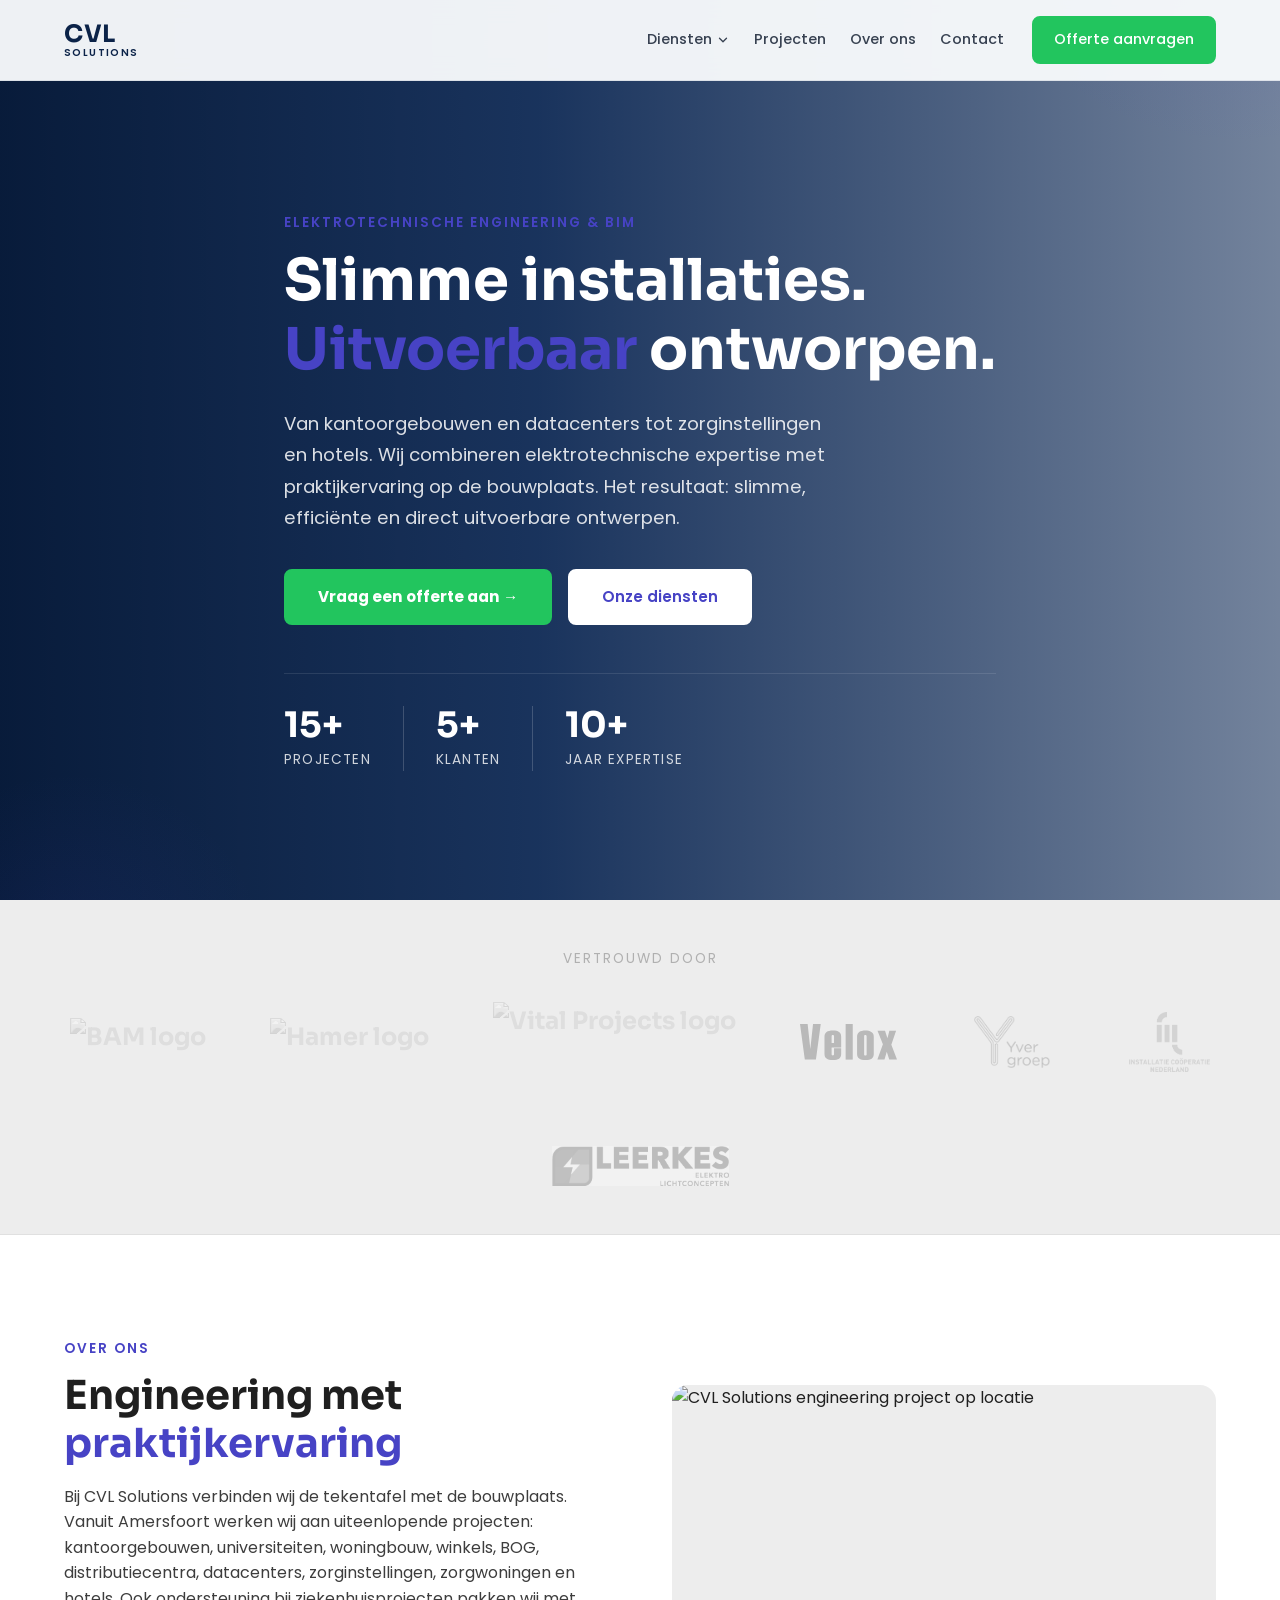
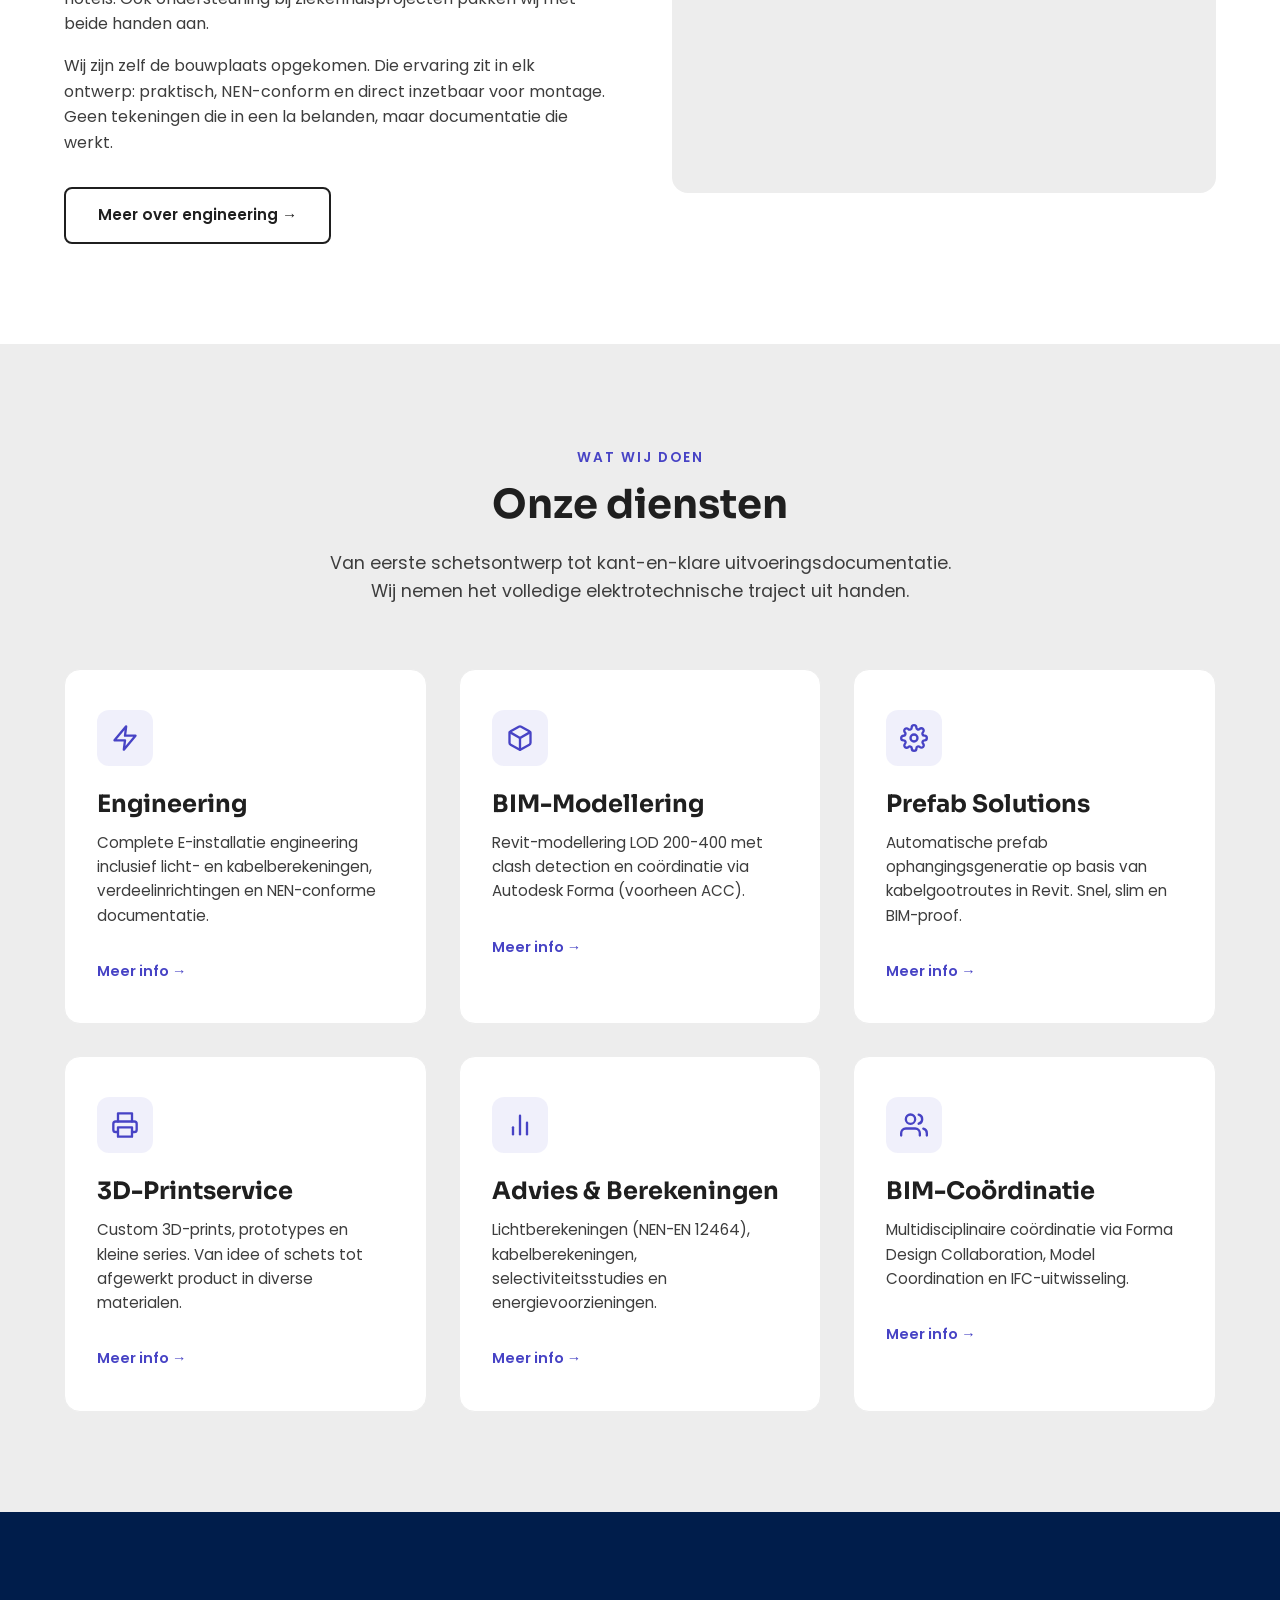
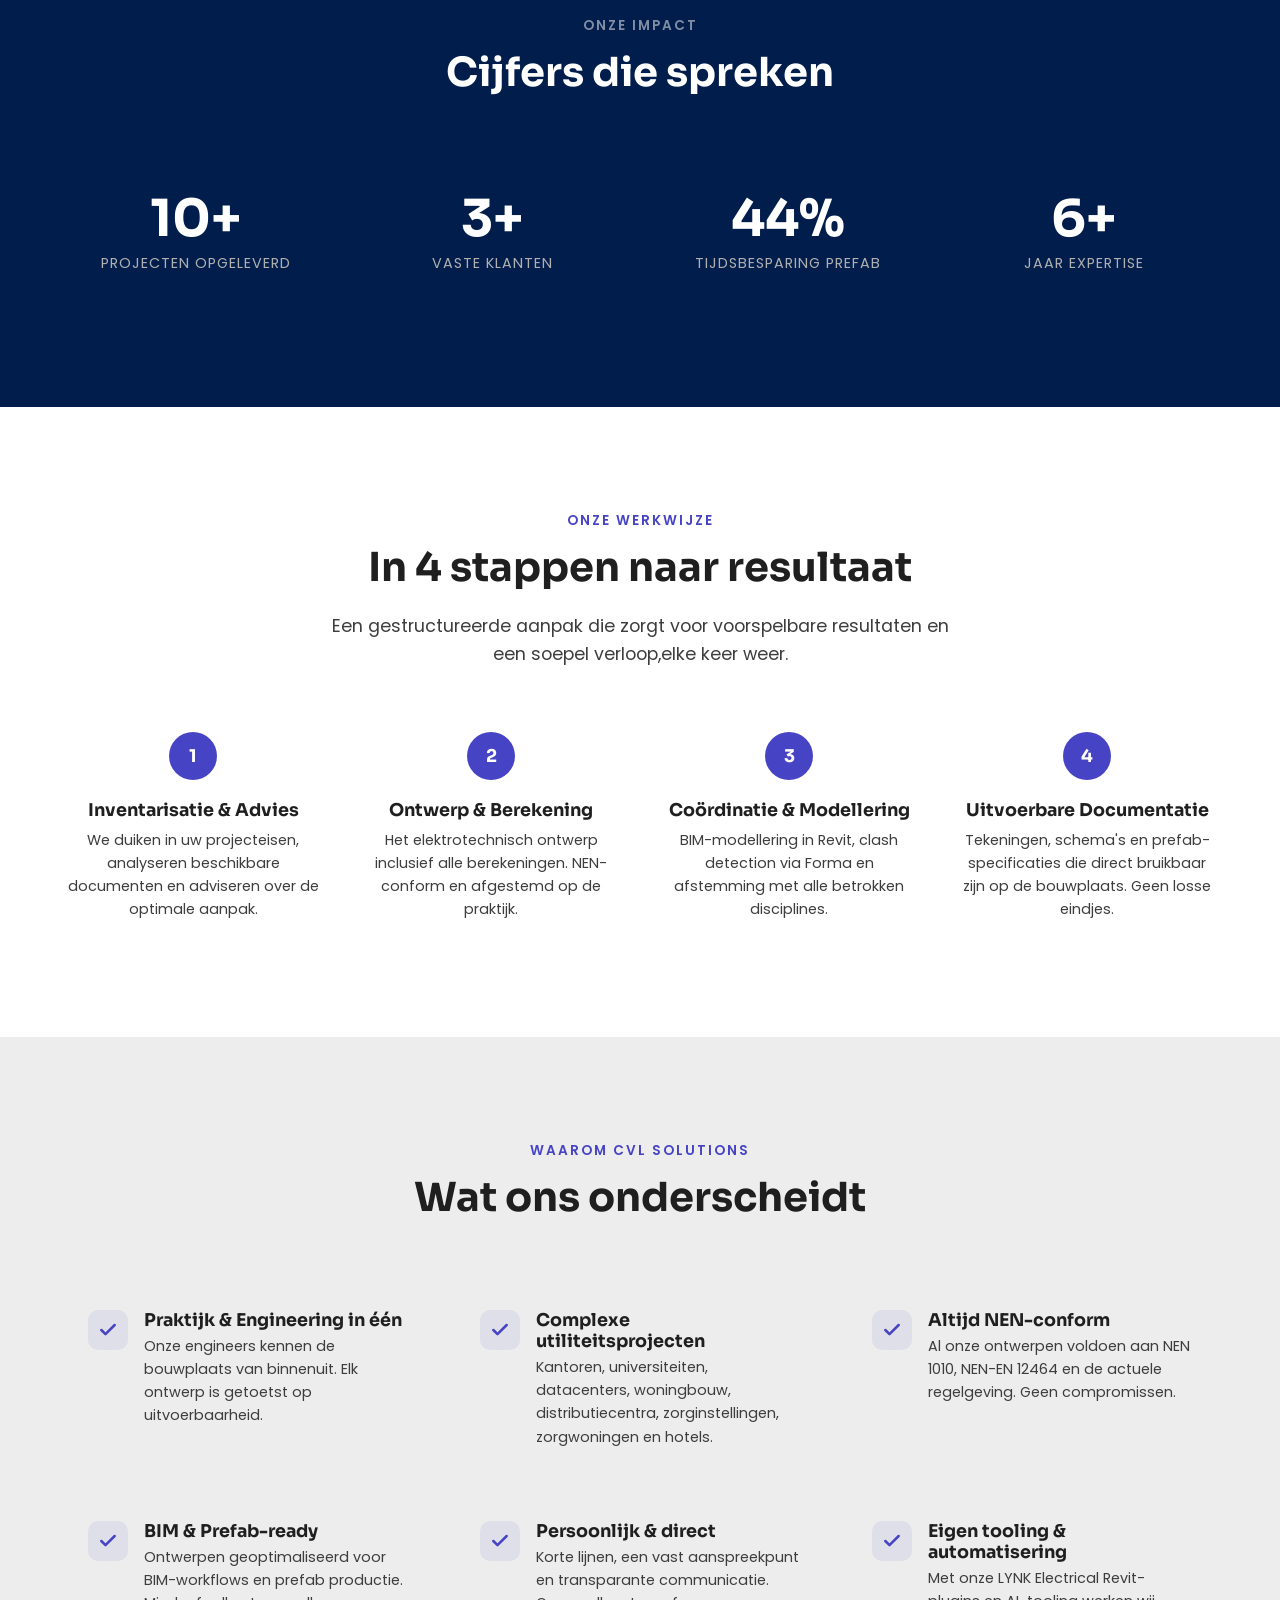
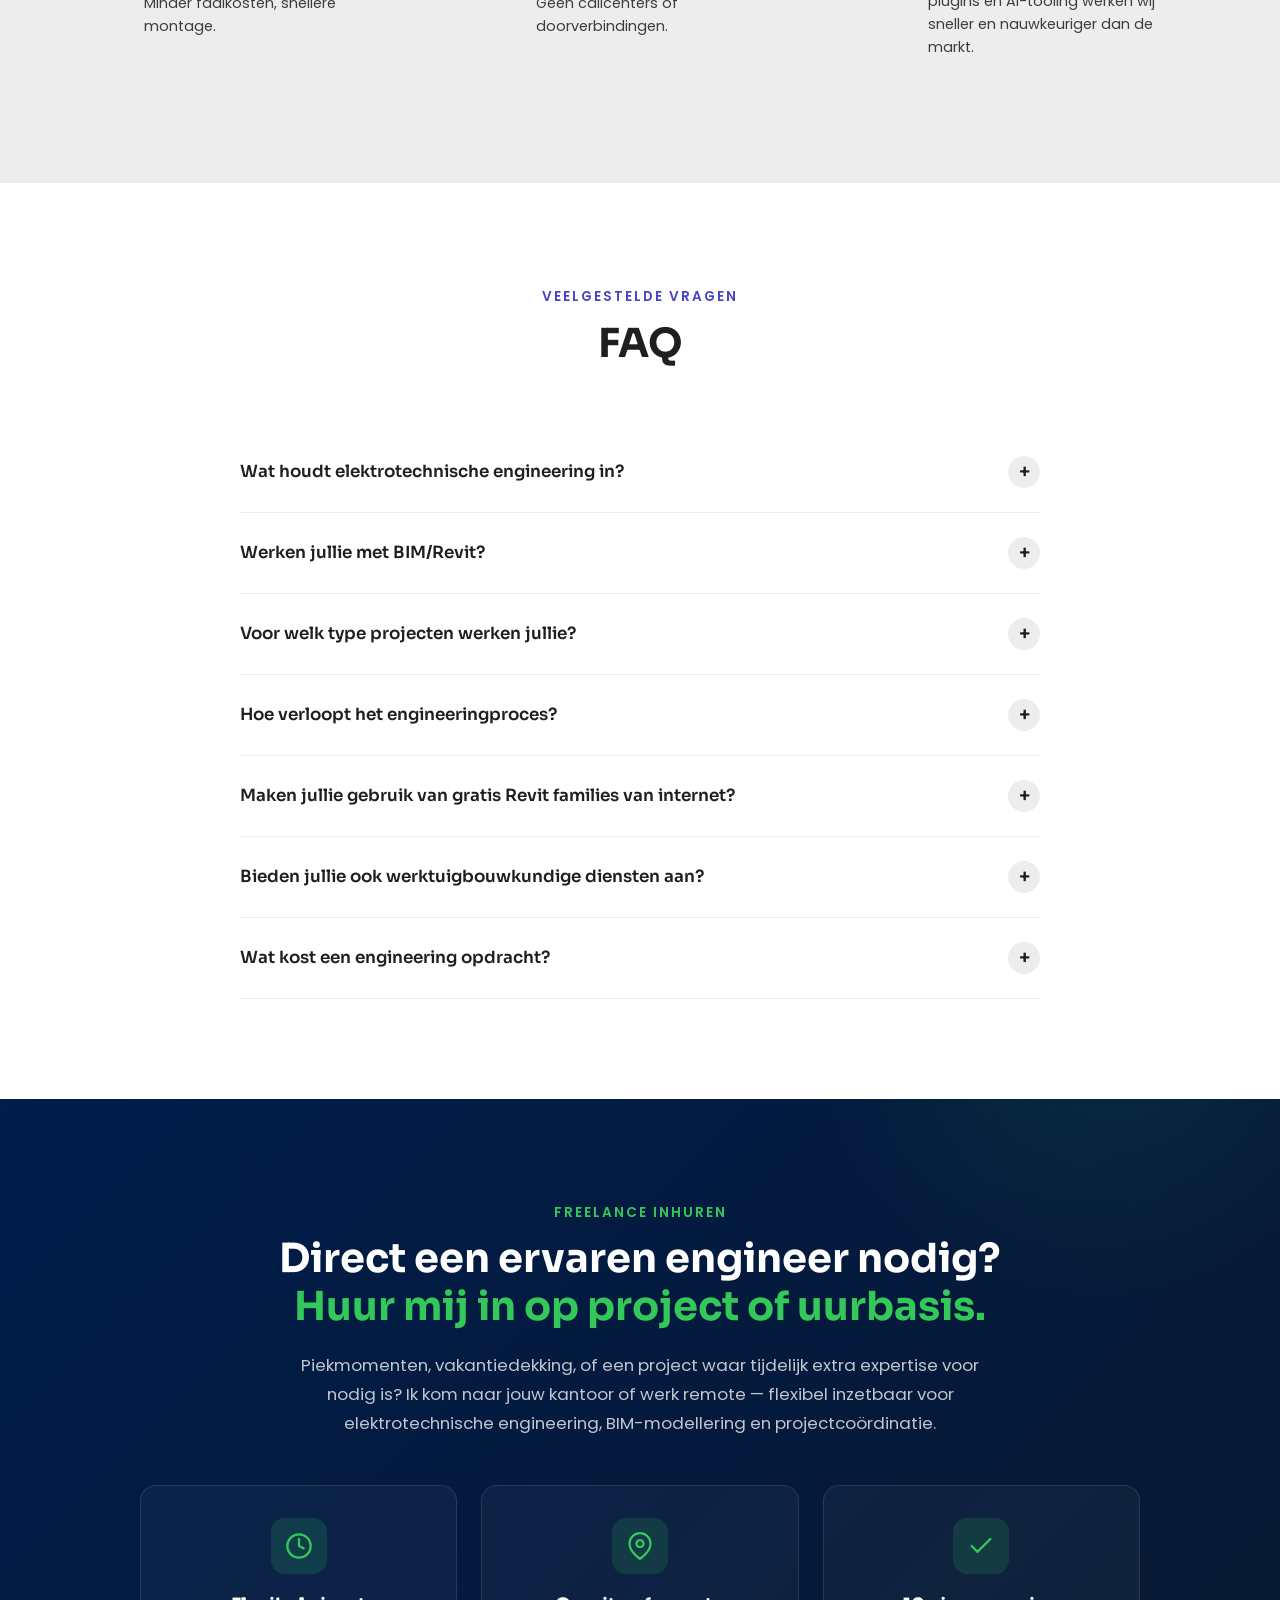
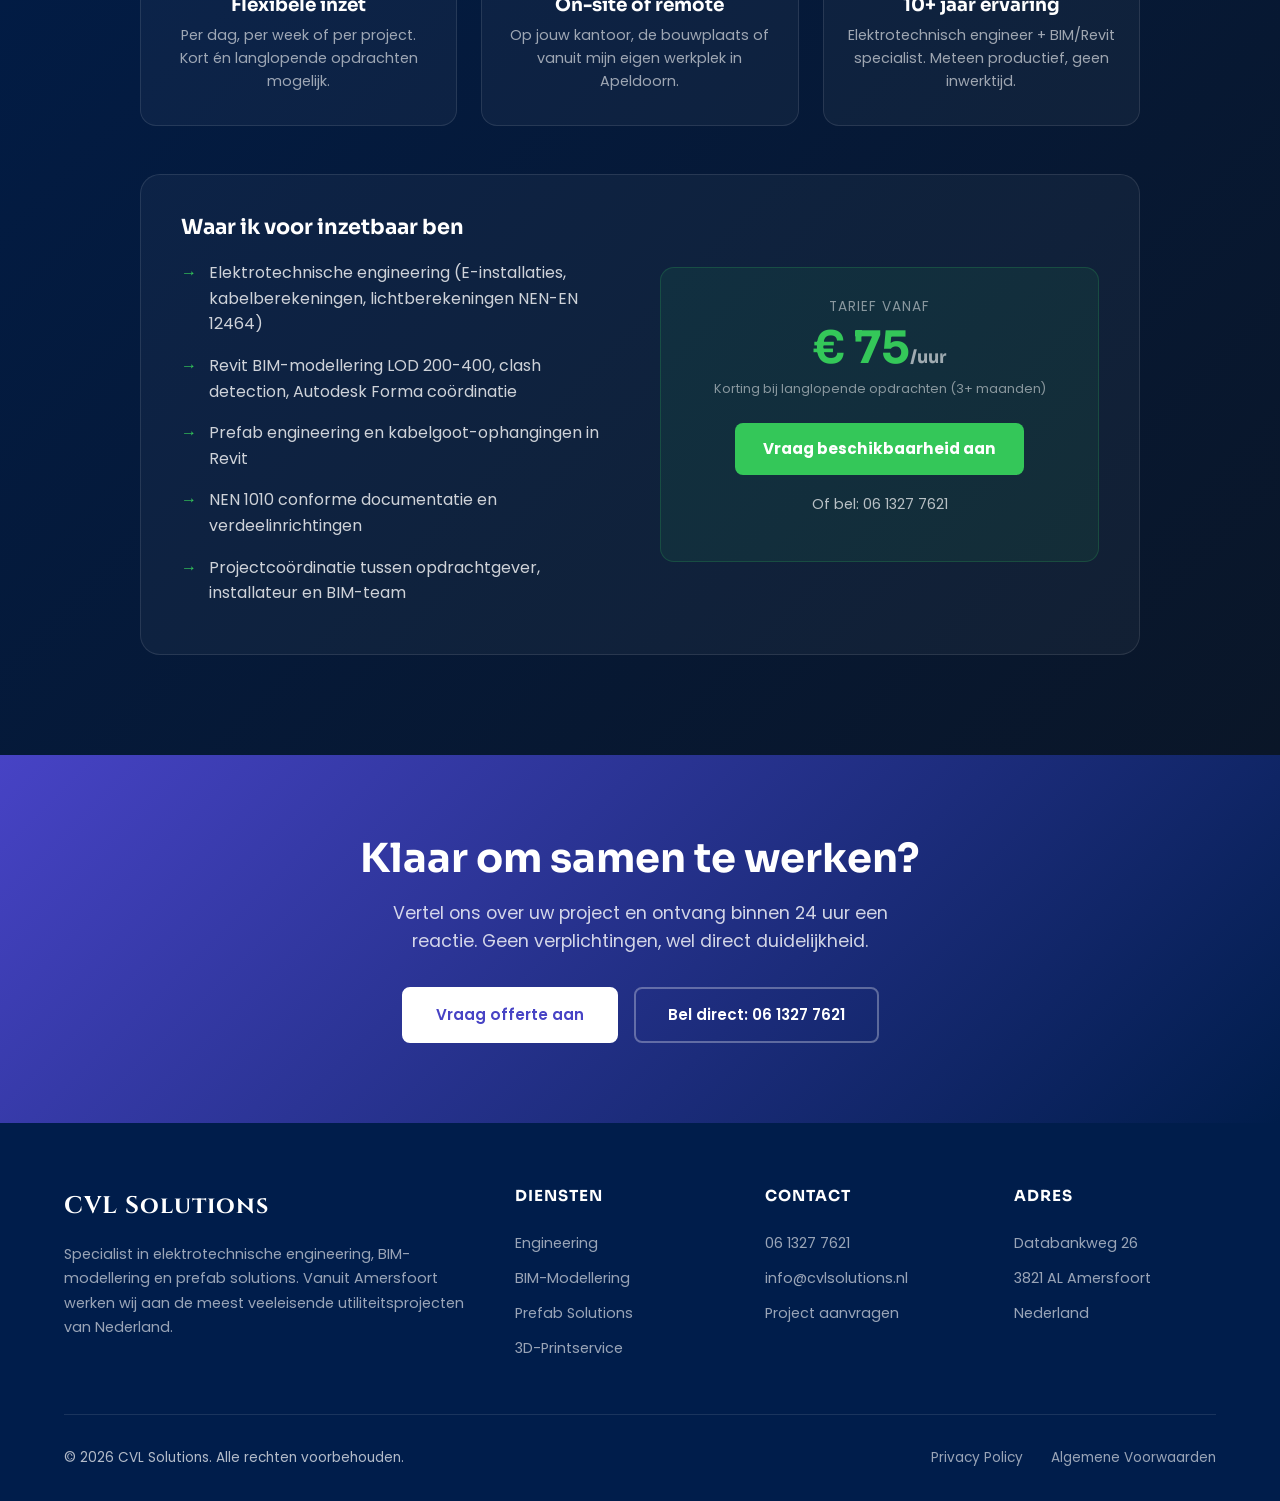
==== commit 960f58a5: "GA4-loader klaar (ID nog leeg), projectpartners optioneel Co-Authored-By: Claude Opus 5.5 <noreply@a" ====
--- a/index.html
+++ b/index.html
@@ -550,5 +550,6 @@
     </footer>
 
     <script src="js/main.js?v=20261123d"></script>
+    <script src="js/analytics.js?v=1"></script>
 </body>
 </html>
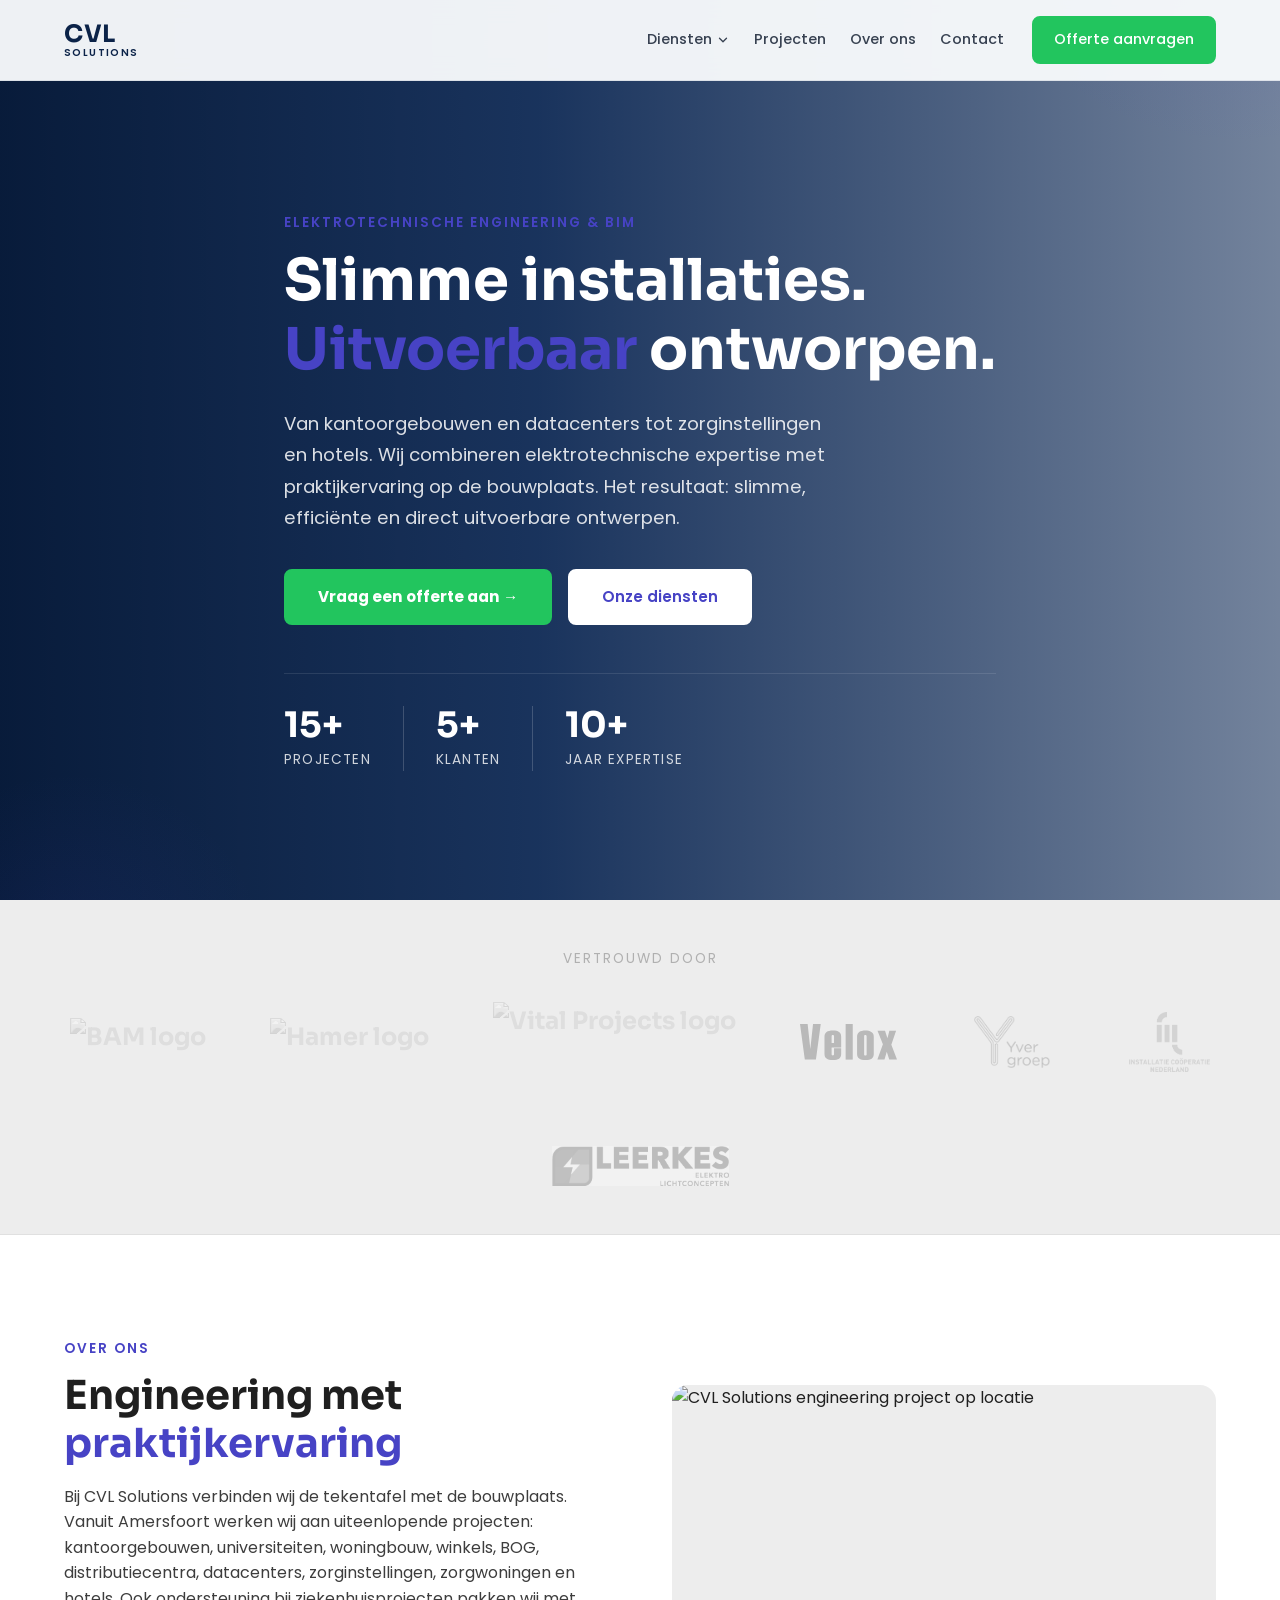
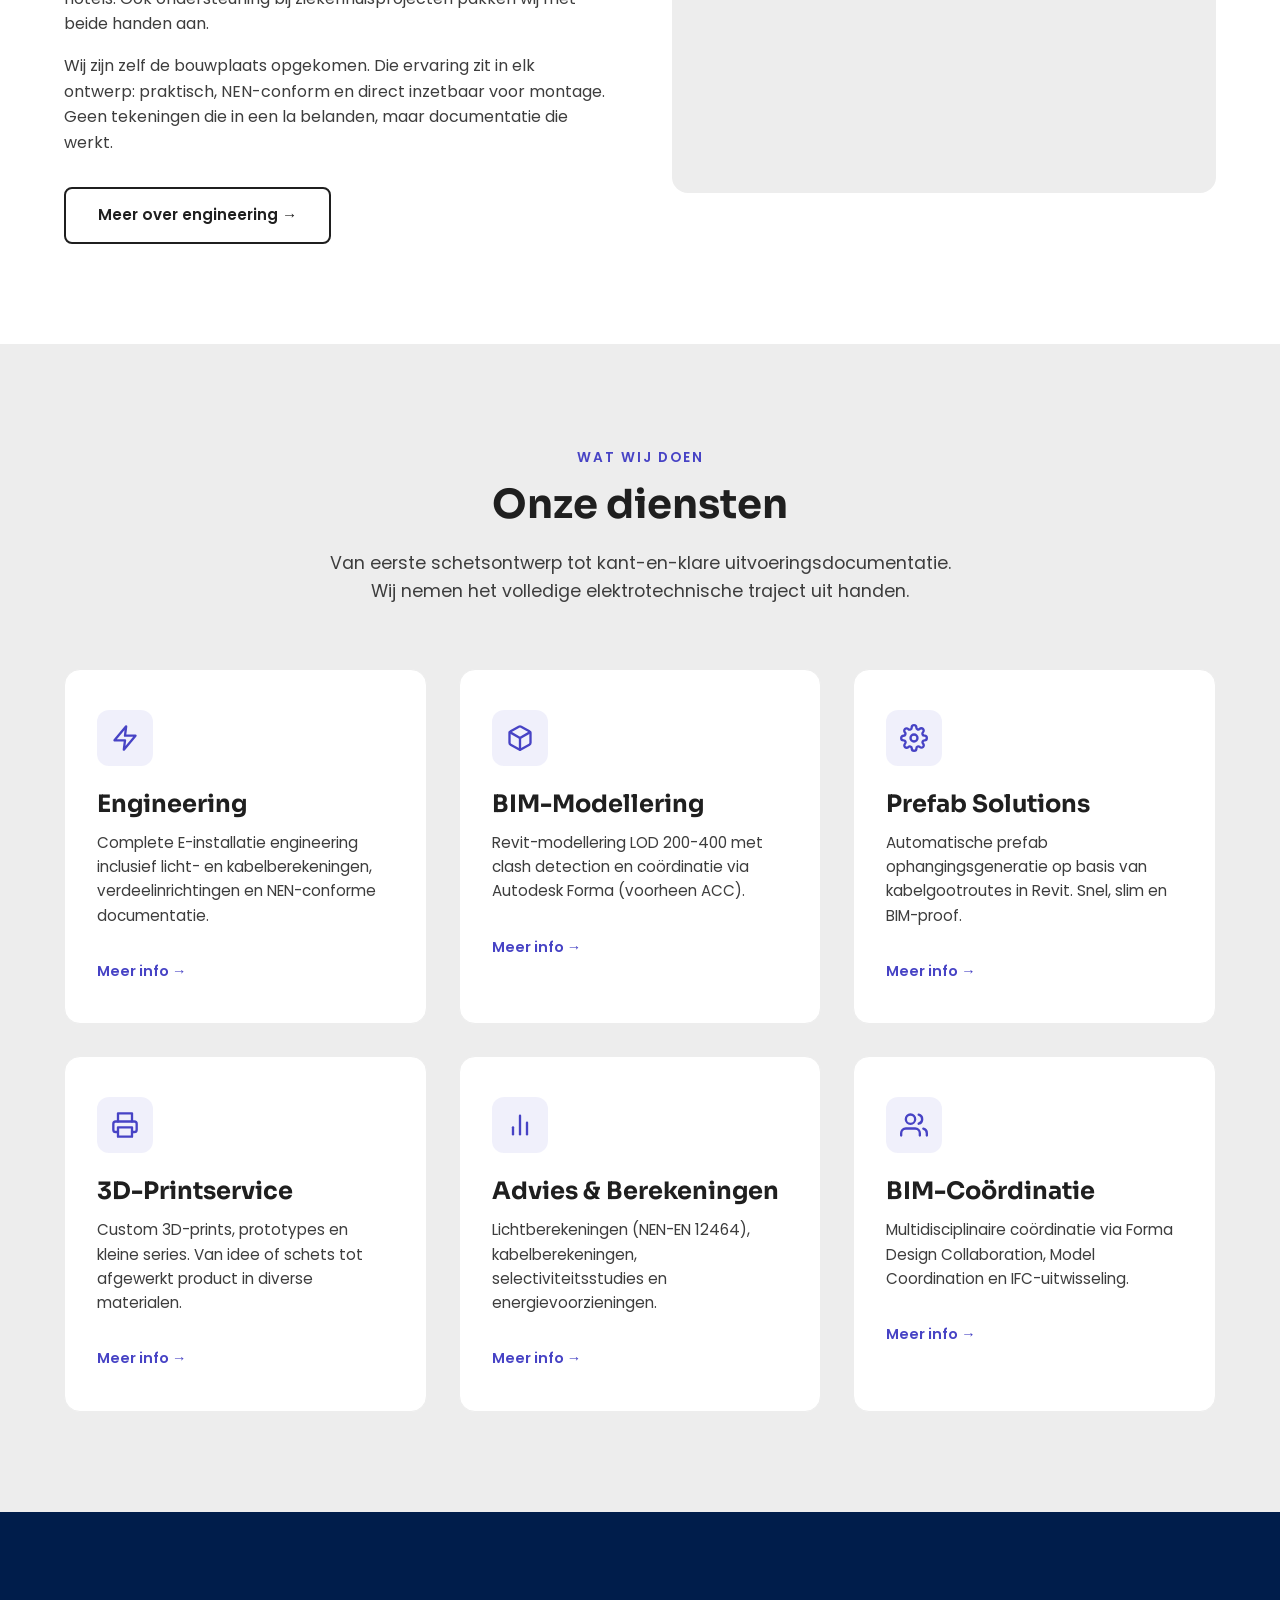
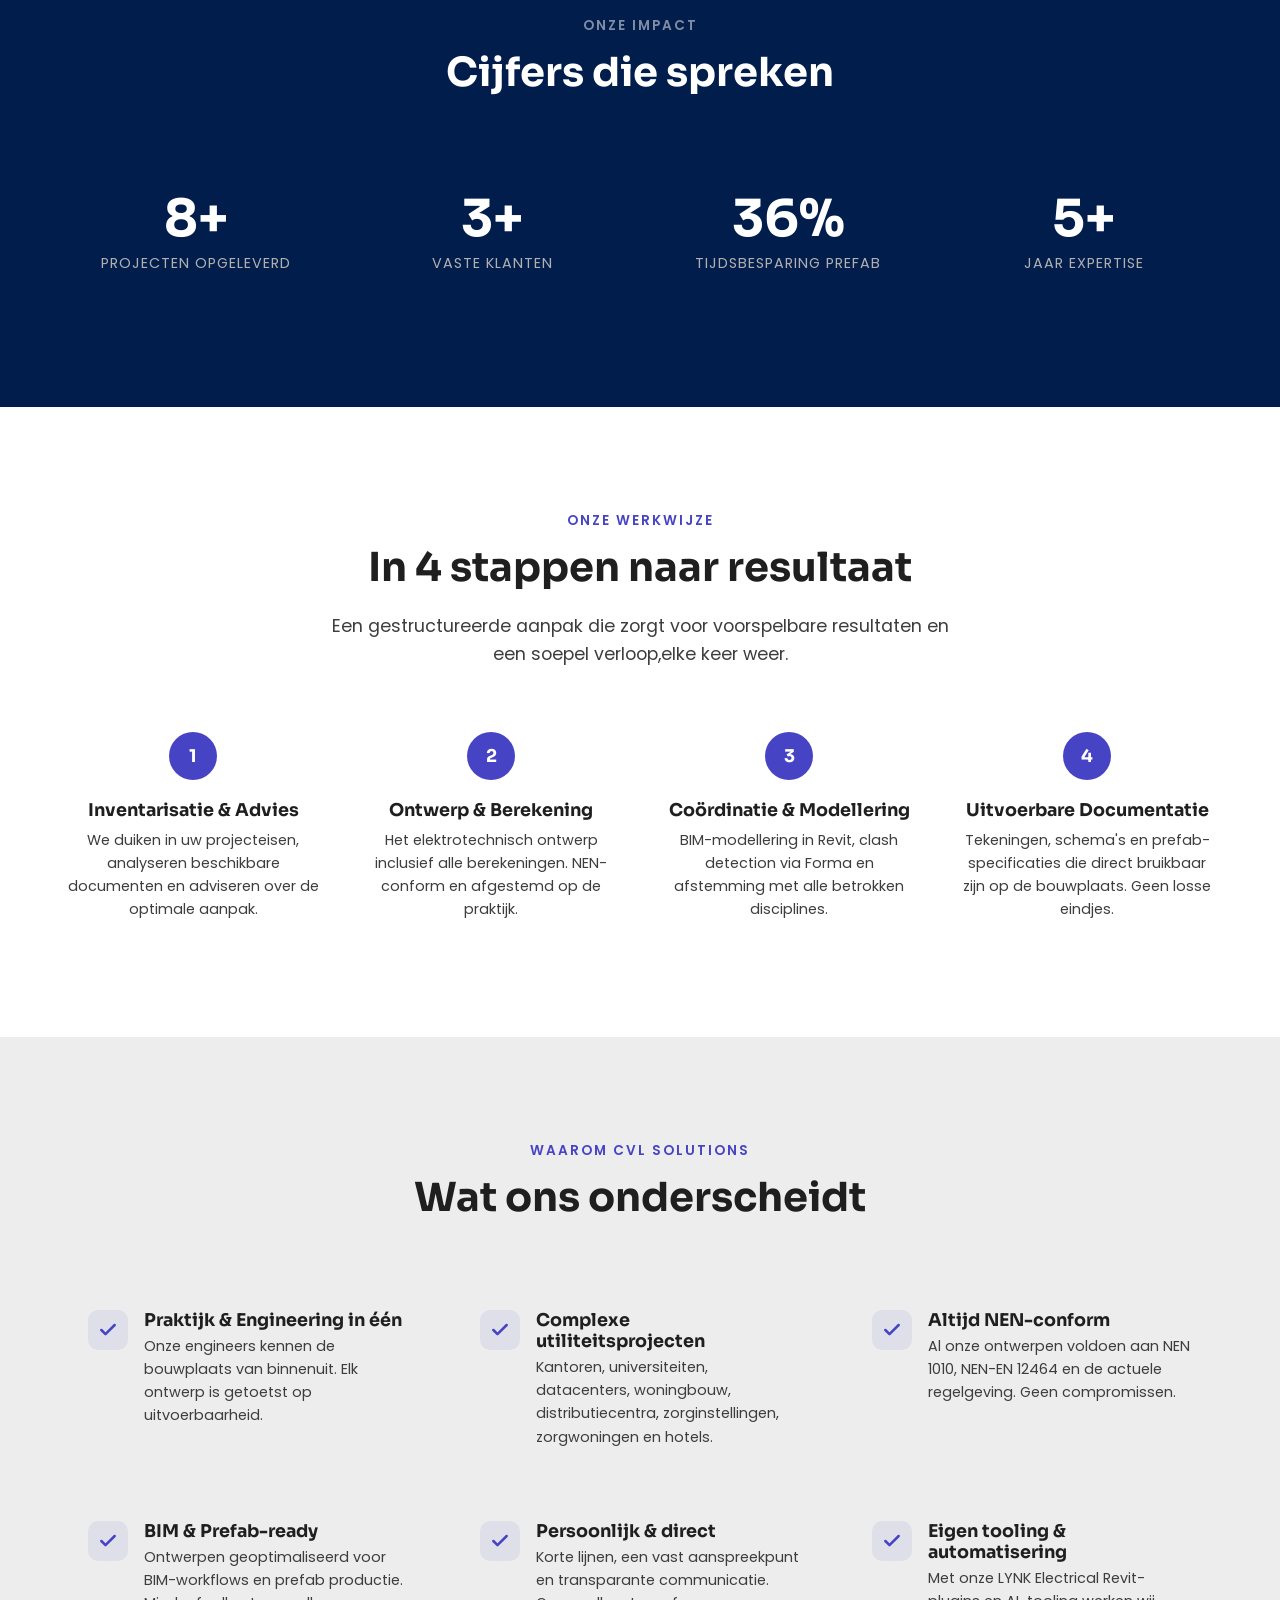
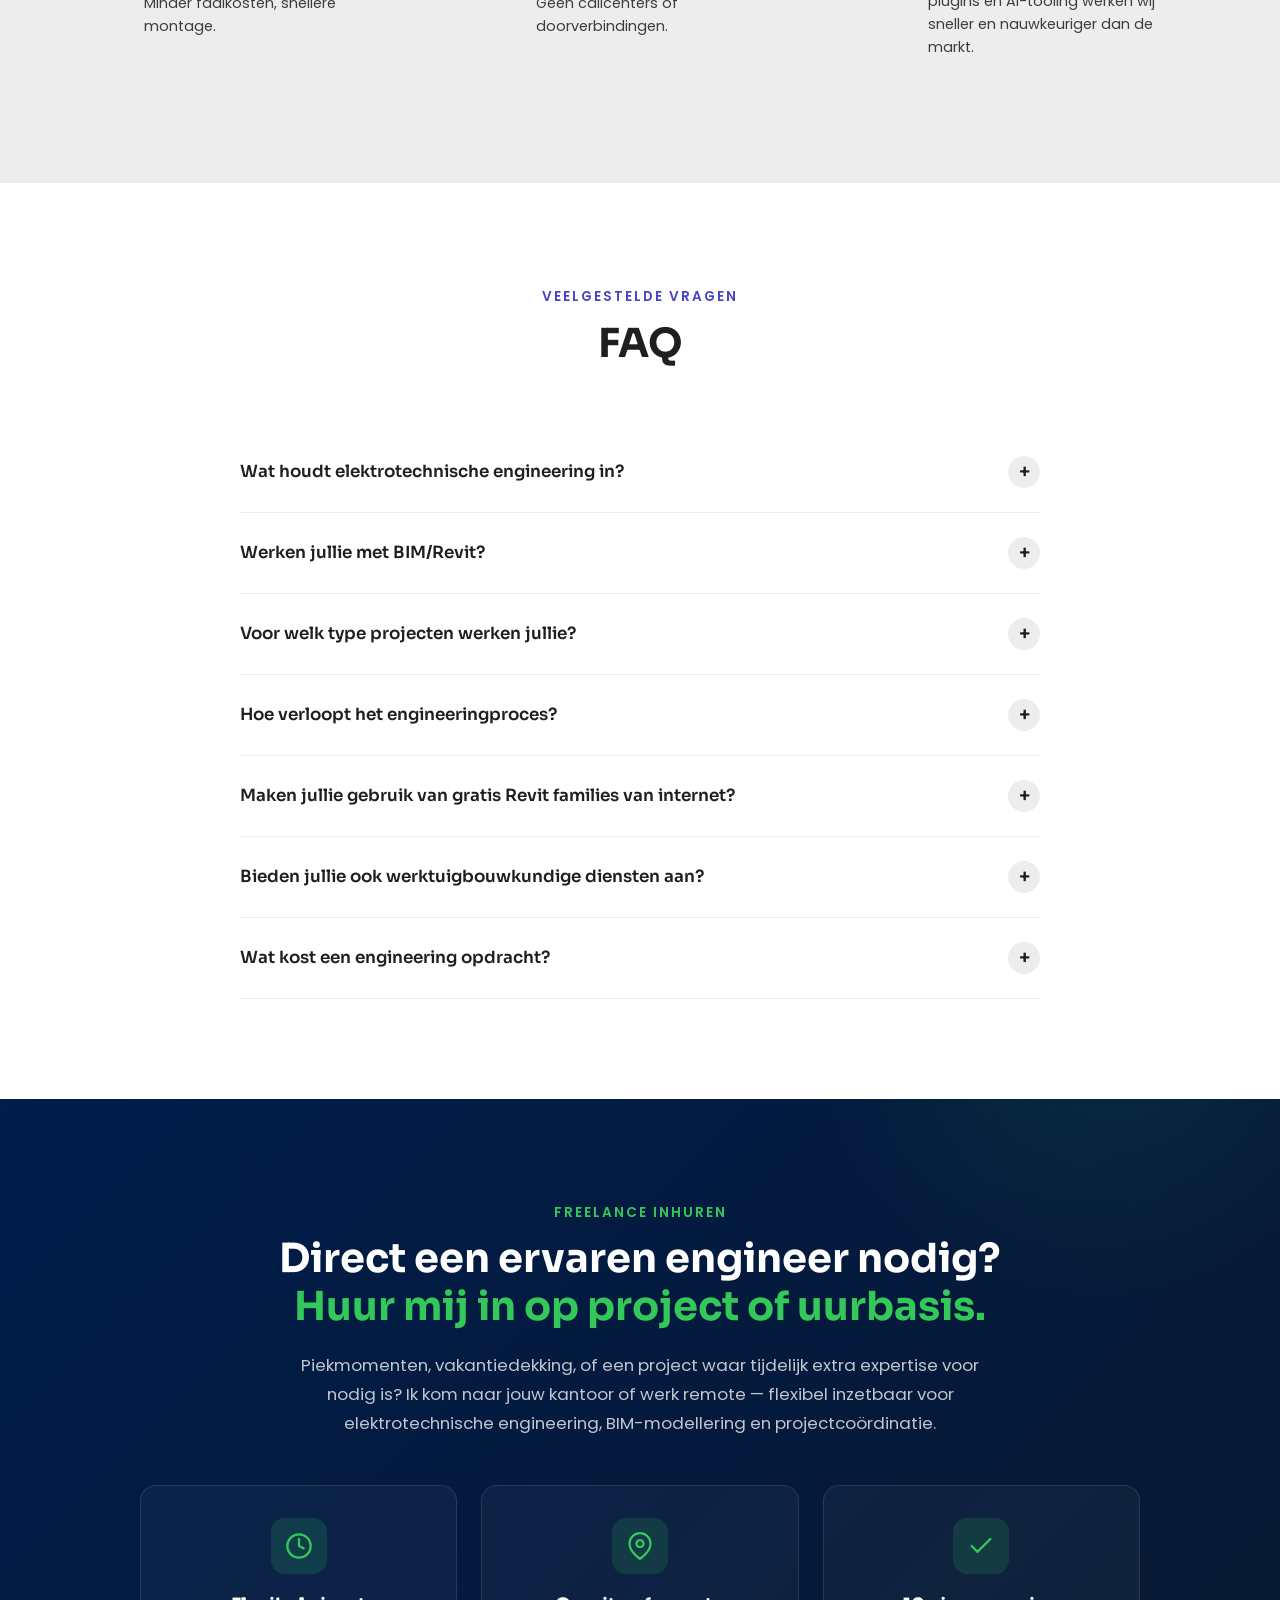
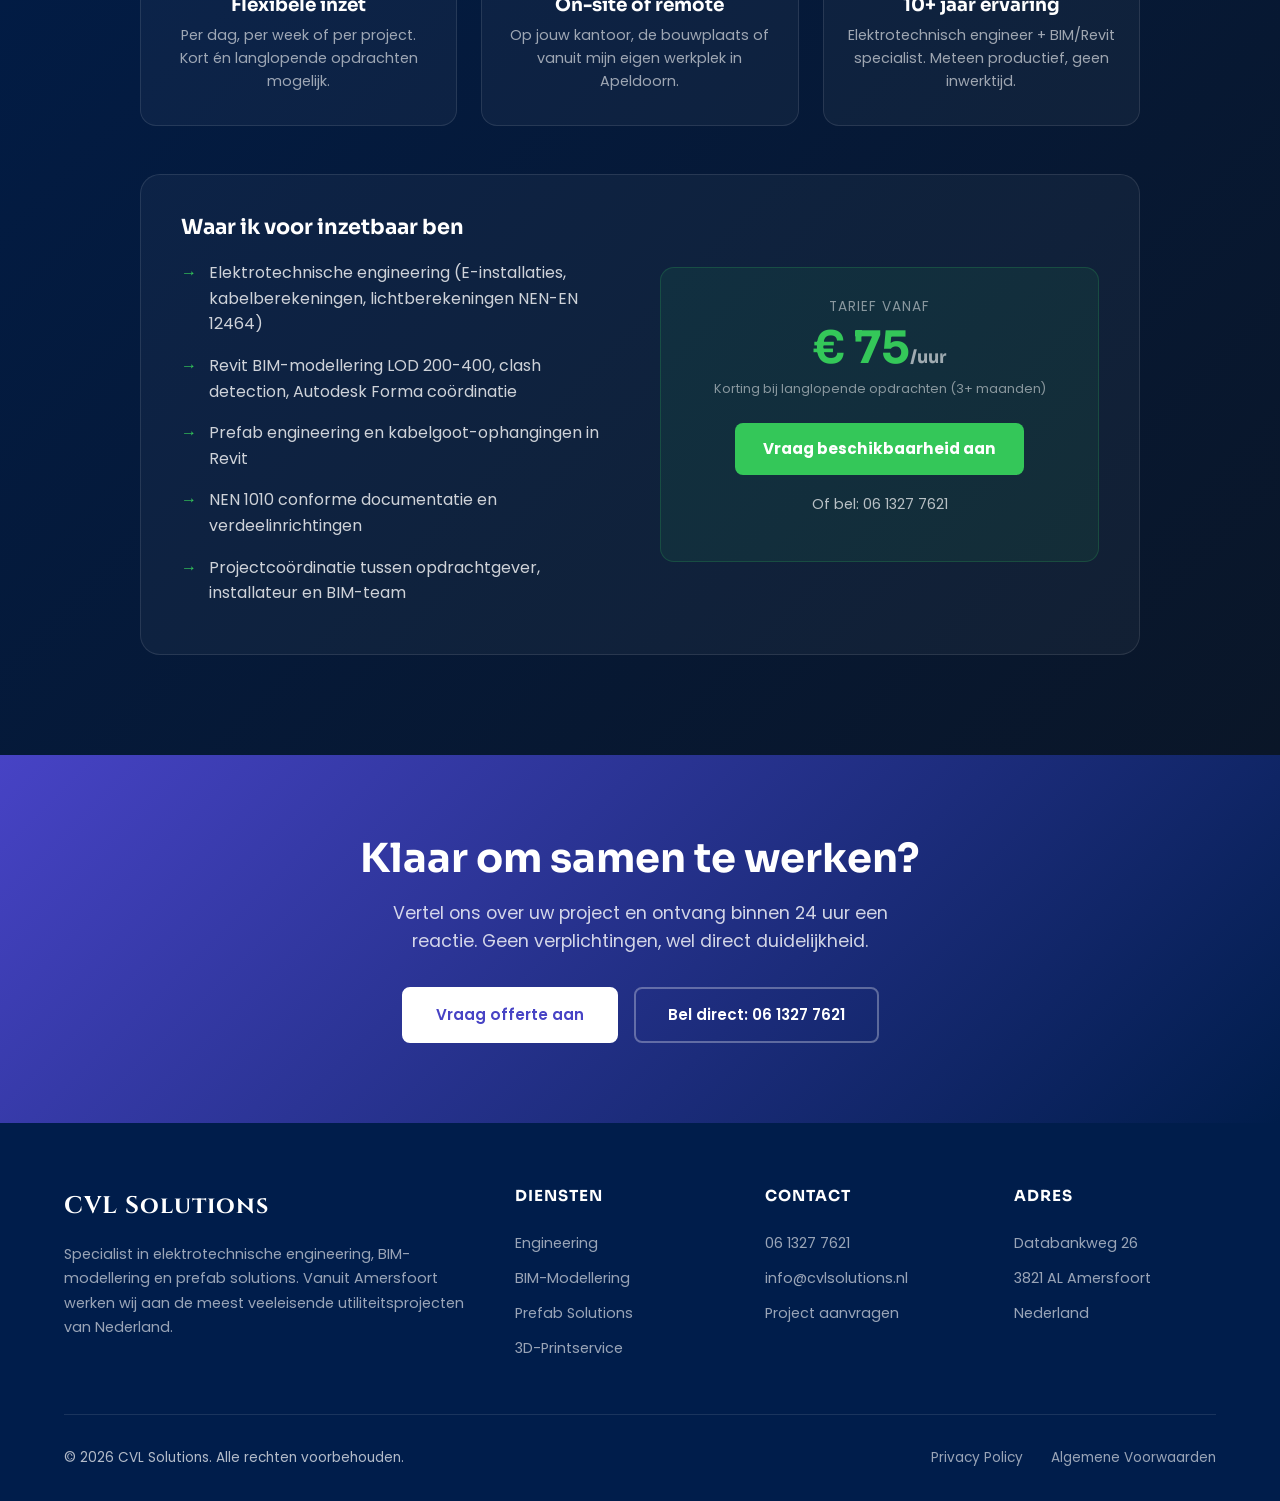
==== commit 21c045dd: "Google Analytics 4 actief (G-MBST2DWX39) + privacyverklaring Co-Authored-By: Claude Opus 5.5 <norepl" ====
--- a/index.html
+++ b/index.html
@@ -550,6 +550,6 @@
     </footer>
 
     <script src="js/main.js?v=20261123d"></script>
-    <script src="js/analytics.js?v=1"></script>
+    <script src="js/analytics.js?v=2"></script>
 </body>
 </html>
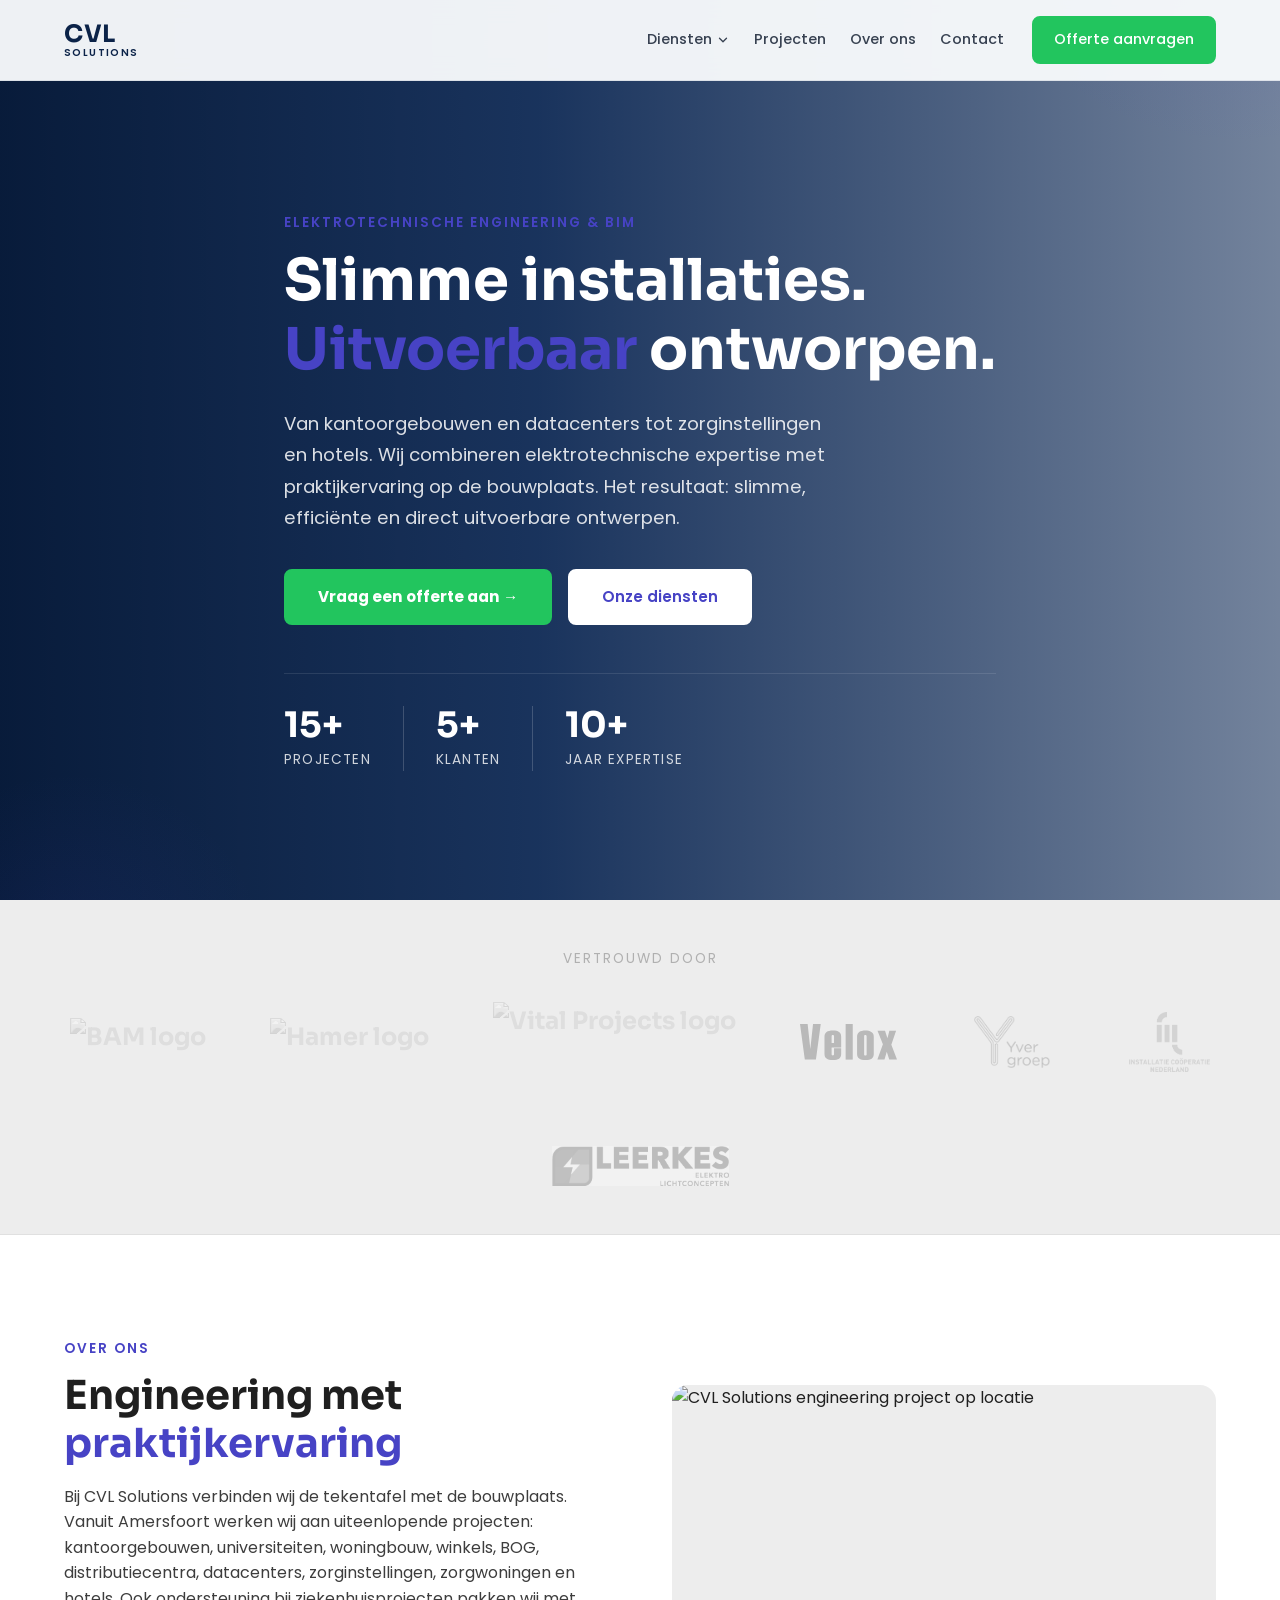
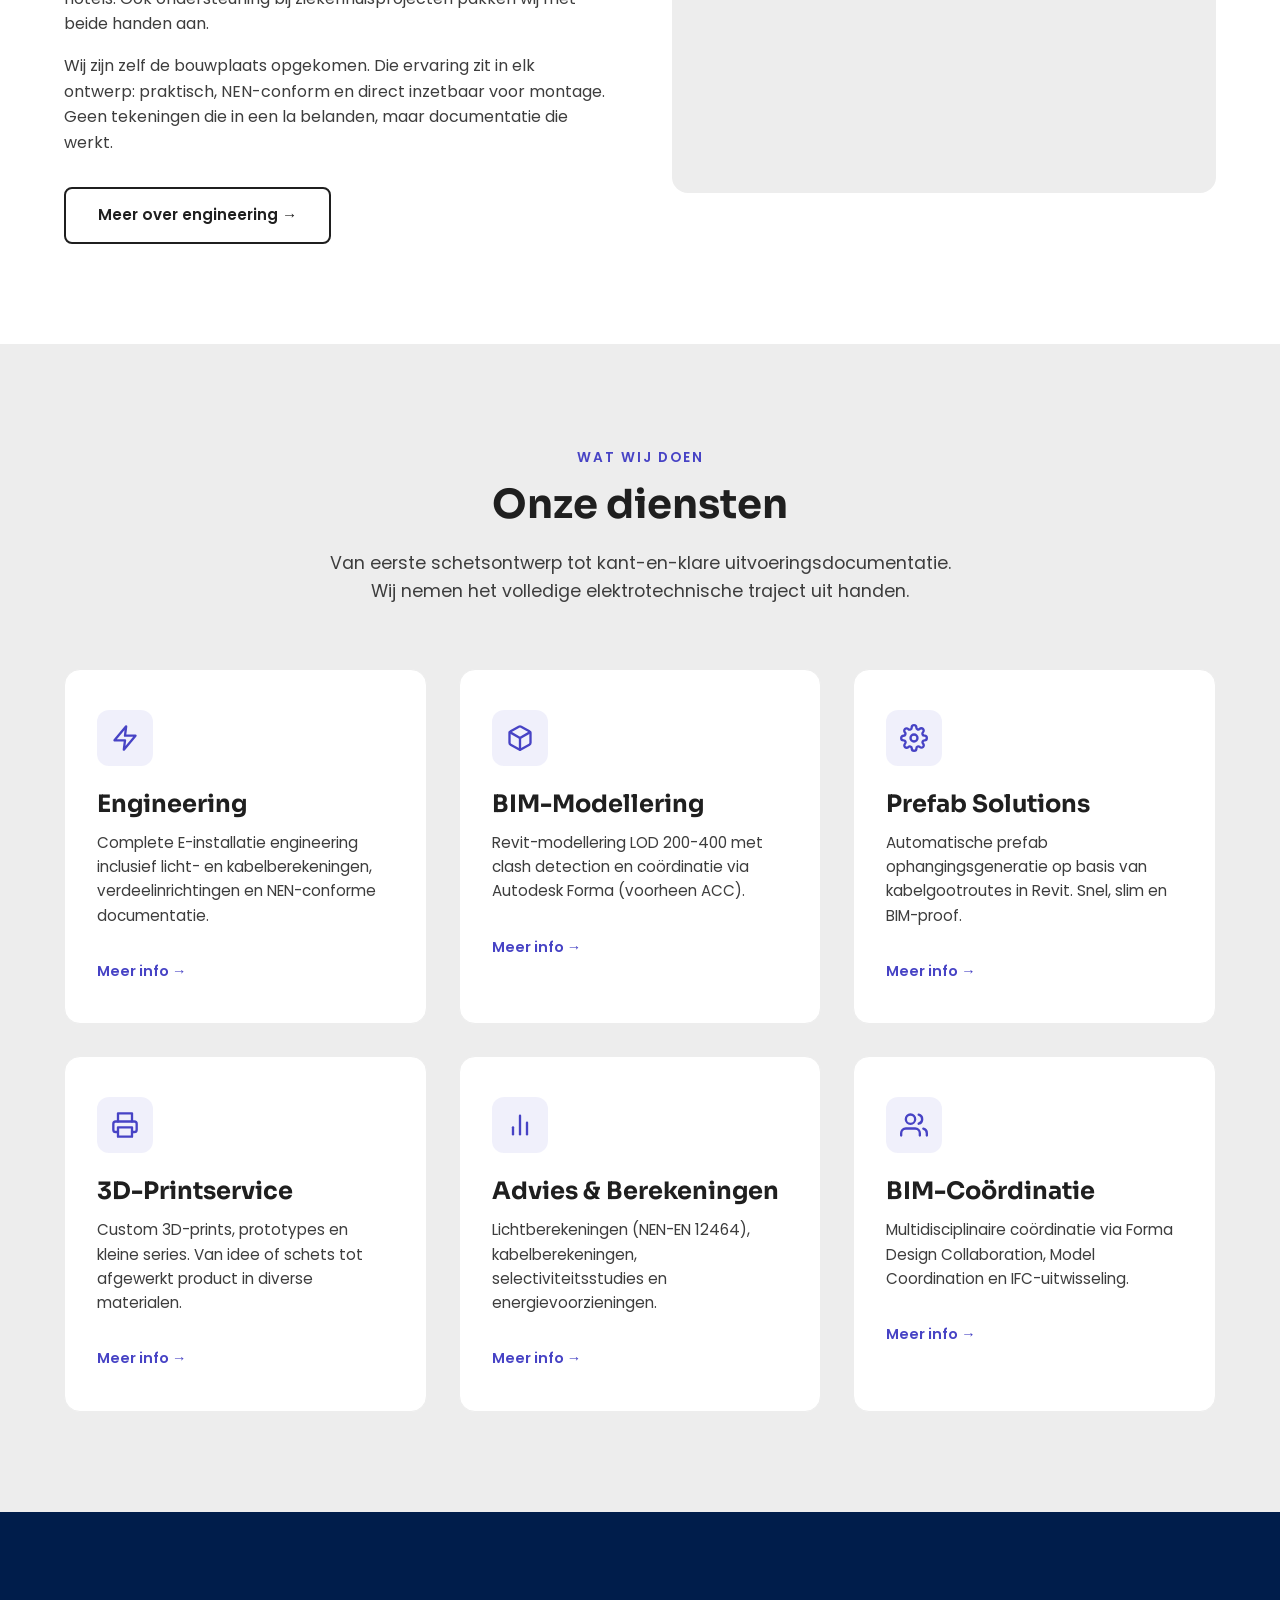
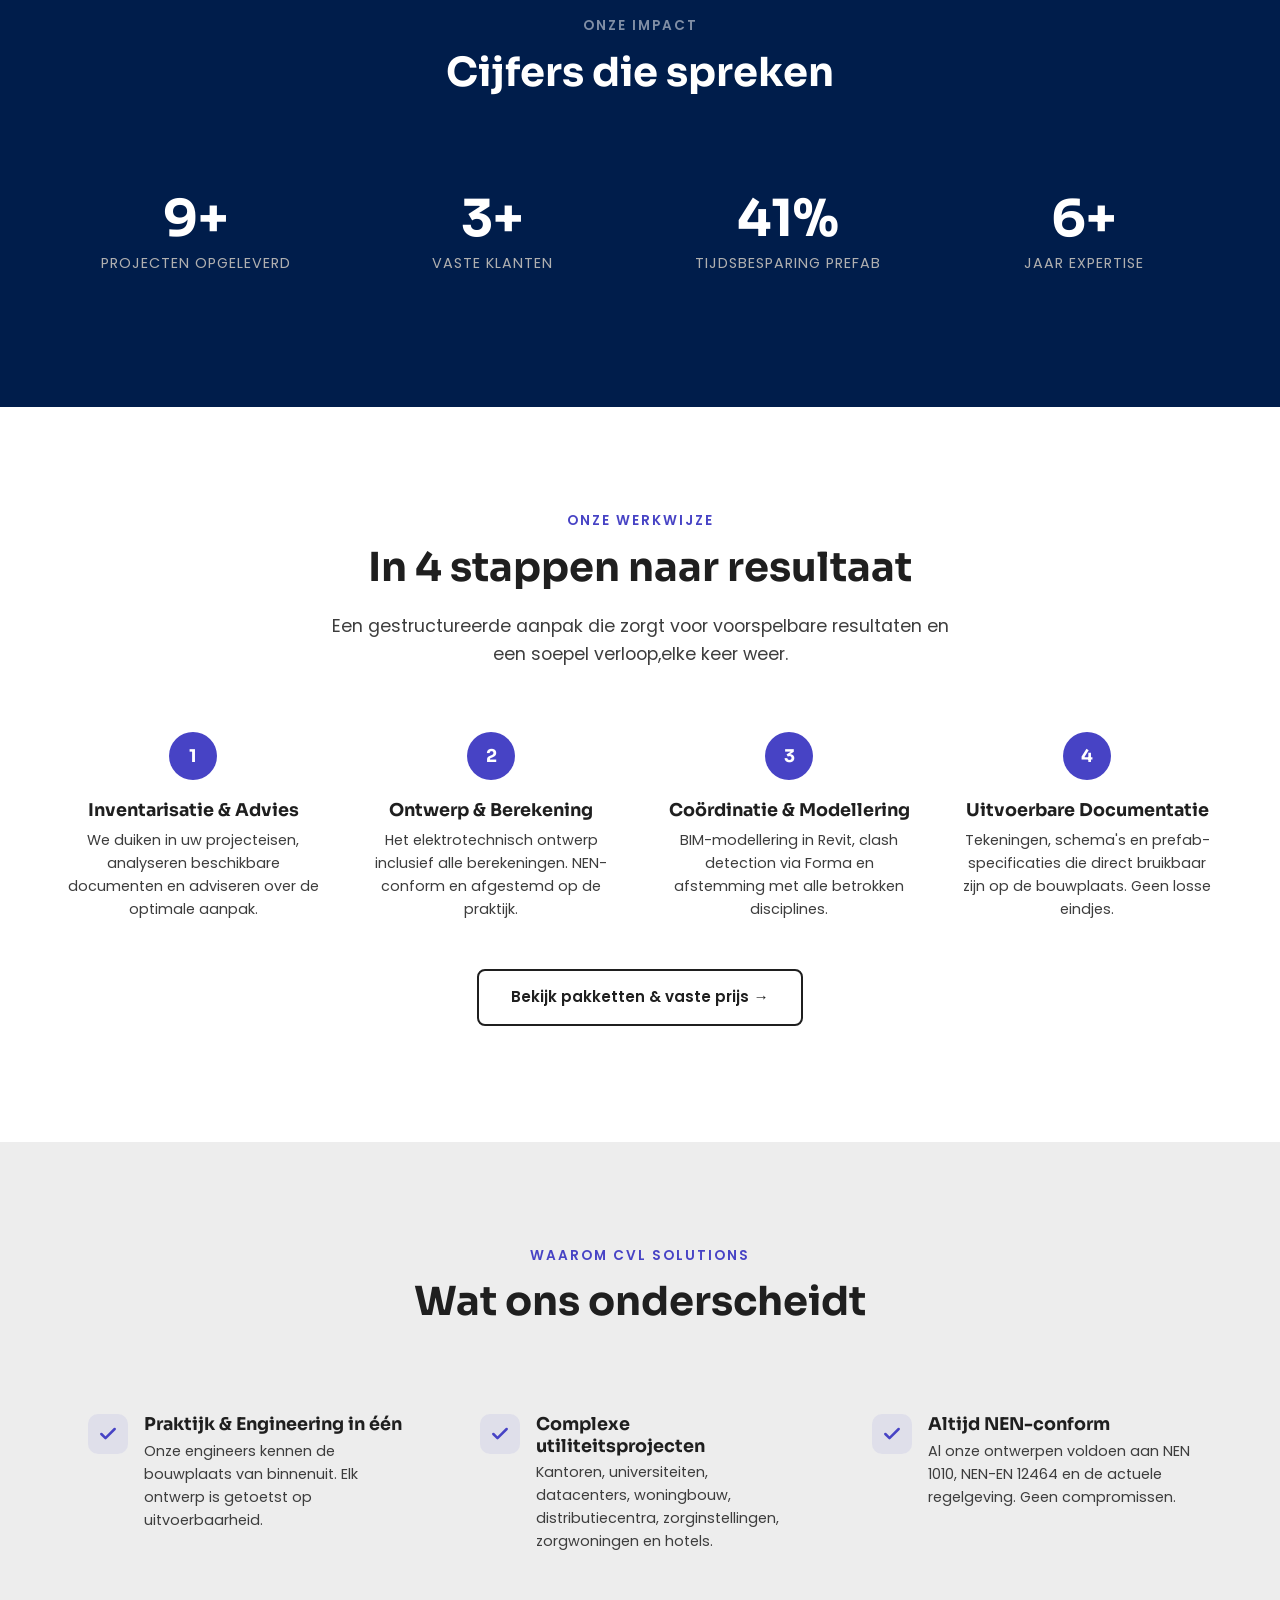
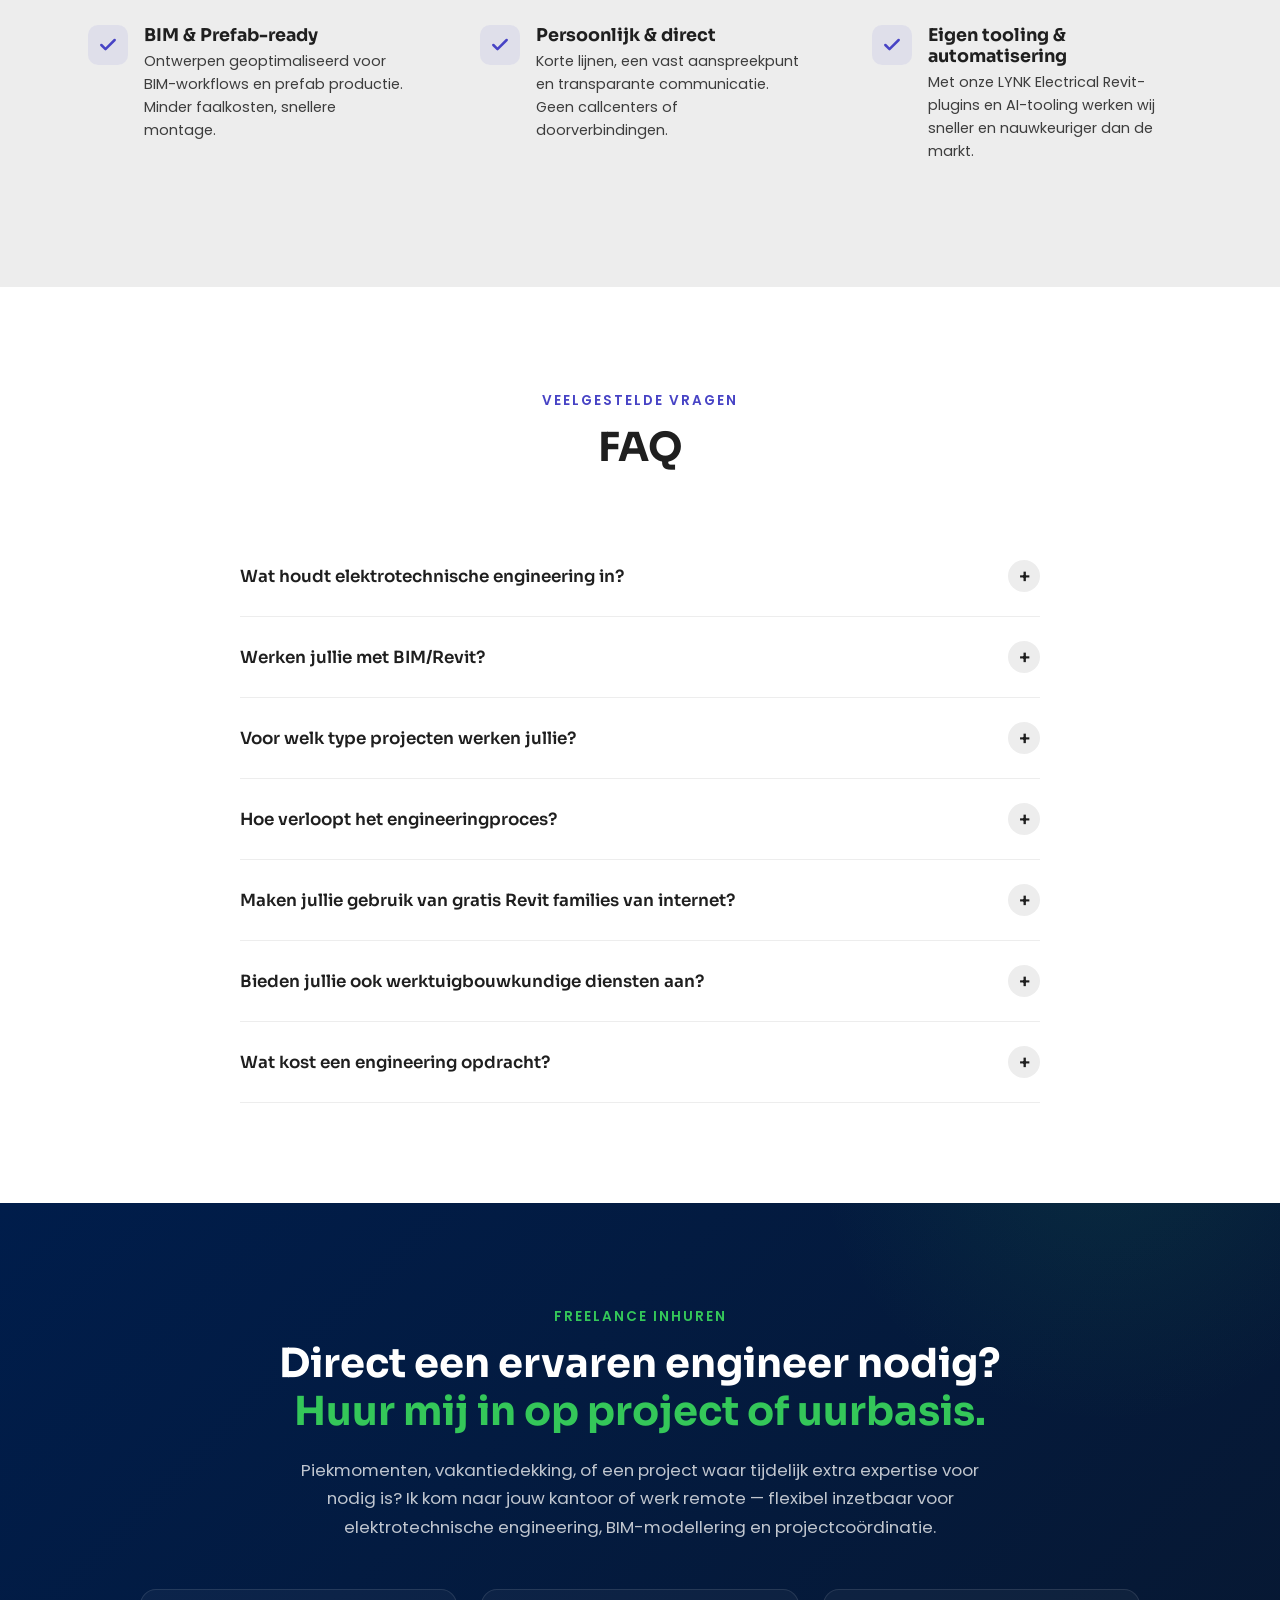
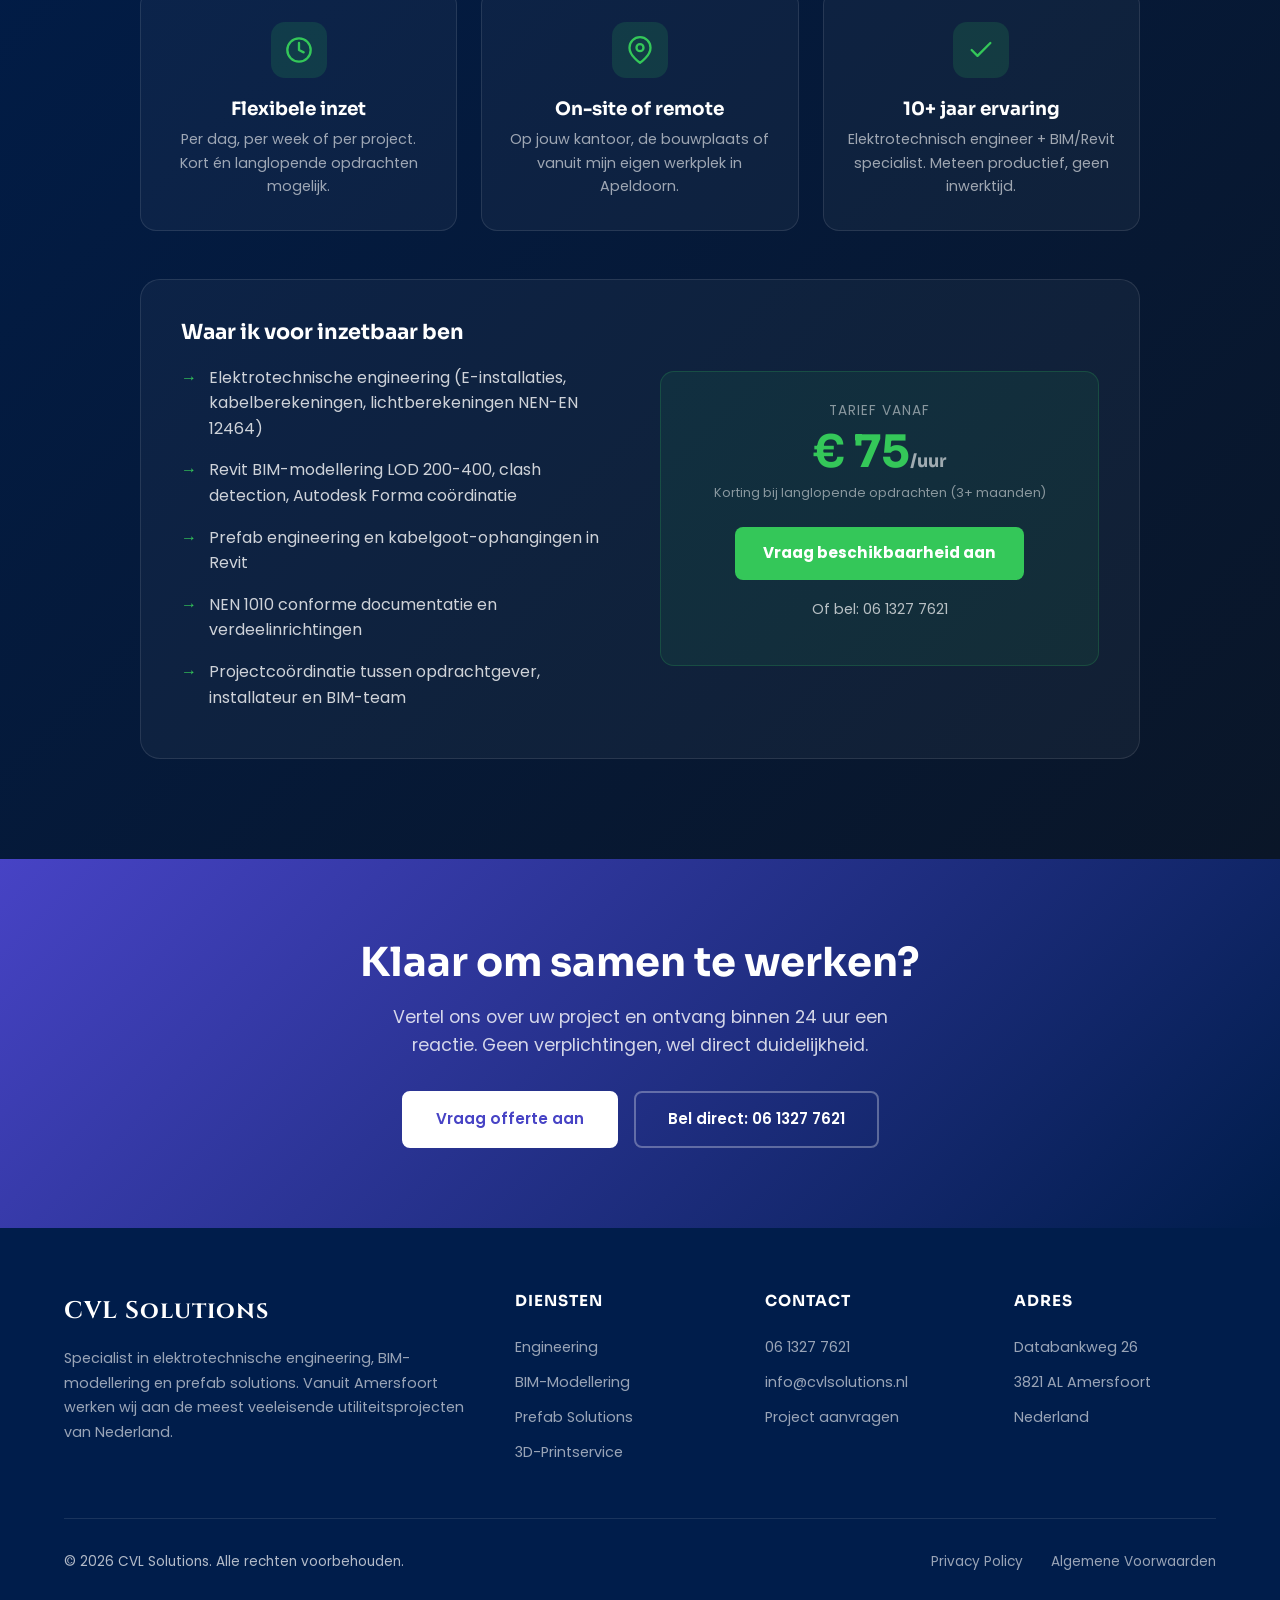
==== commit a5d8ec63: "SEO: canonicals naar cvlsolutions.nl (fix 404/redirects), sitemap opgeschoond, titels landelijk + ni" ====
--- a/index.html
+++ b/index.html
@@ -3,14 +3,14 @@
 <head>
     <meta charset="UTF-8">
     <meta name="viewport" content="width=device-width, initial-scale=1.0, maximum-scale=5.0">
-    <title>CVL Solutions | Elektrotechnische Engineering & BIM-modellering | Amersfoort</title>
-    <meta name="description" content="CVL Solutions is specialist in elektrotechnische engineering, BIM-modellering (Revit) en prefab solutions. Slimme, uitvoerbare installaties voor ziekenhuizen, datacenters en utiliteit.">
+    <title>Elektrotechnische Engineering &amp; BIM-modellering uitbesteden | CVL Solutions</title>
+    <meta name="description" content="E-engineering en BIM-modellering elektrotechniek uitbesteden? CVL Solutions levert Revit-modellen, technisch ontwerp en uitvoeringsontwerp per project, met vaste prijs. Voor installateurs en adviesbureaus in heel Nederland.">
     <meta property="og:title" content="CVL Solutions | Elektrotechnische Engineering & BIM-modellering">
     <meta property="og:description" content="Specialist in elektrotechnische engineering, BIM-modellering en prefab solutions. Gevestigd in Amersfoort.">
     <meta property="og:type" content="website">
-    <meta property="og:url" content="https://www.cvlsolutions.nl">
+    <meta property="og:url" content="https://cvlsolutions.nl/">
     <meta property="og:locale" content="nl_NL">
-    <link rel="canonical" href="https://www.cvlsolutions.nl">
+    <link rel="canonical" href="https://cvlsolutions.nl/">
     <link rel="icon" type="image/png" sizes="32x32" href="img/favicon-32.png">
     <link rel="icon" type="image/png" sizes="192x192" href="img/favicon-192.png">
     <link rel="apple-touch-icon" sizes="180x180" href="img/favicon-180.png">
@@ -23,7 +23,7 @@
         "@context": "https://schema.org",
         "@type": "ProfessionalService",
         "name": "CVL Solutions",
-        "url": "https://www.cvlsolutions.nl",
+        "url": "https://cvlsolutions.nl",
         "telephone": "+31613277621",
         "email": "info@cvlsolutions.nl",
         "address": {
@@ -40,7 +40,9 @@
             "opens": "08:00",
             "closes": "17:00"
         },
-        "areaServed": {"@type": "Country", "name": "Nederland"}
+        "areaServed": {"@type": "Country", "name": "Nederland"},
+        "description": "Elektrotechnische engineering en BIM-modellering (Revit) per project: BIM-model, technisch ontwerp (TO) en uitvoeringsontwerp (UO) met vaste prijs.",
+        "knowsAbout": ["Elektrotechnische engineering", "BIM-modellering", "Revit MEP", "Technisch ontwerp", "Uitvoeringsontwerp", "Lichtberekening", "Kabelberekening"]
     }
     </script>
     <script type="application/ld+json">
@@ -74,6 +76,7 @@
                         <a href="berekeningen.html">Berekeningen</a>
                         <a href="bim-modellering.html">BIM-Modellering</a>
                         <a href="prefab-solutions.html">Prefab Solutions</a>
+                        <a href="werkwijze.html">Werkwijze &amp; pakketten</a>
                         <a href="index.html#huur-in">Huur ons in</a>
                     </div>
                 </div>
@@ -93,6 +96,7 @@
             <a href="berekeningen.html" class="mm-sub">Berekeningen</a>
             <a href="bim-modellering.html" class="mm-sub">BIM-Modellering</a>
             <a href="prefab-solutions.html" class="mm-sub">Prefab Solutions</a>
+            <a href="werkwijze.html" class="mm-sub">Werkwijze &amp; pakketten</a>
             <a href="index.html#huur-in" class="mm-sub">Huur ons in</a>
             <a href="projecten.html">Projecten</a>
             <a href="index.html#over-ons">Over ons</a>
@@ -283,6 +287,7 @@
                     <p>Tekeningen, schema's en prefab-specificaties die direct bruikbaar zijn op de bouwplaats. Geen losse eindjes.</p>
                 </div>
             </div>
+            <p style="text-align:center;margin-top:32px;"><a href="werkwijze.html" class="btn btn-outline">Bekijk pakketten &amp; vaste prijs &rarr;</a></p>
         </div>
     </section>
 
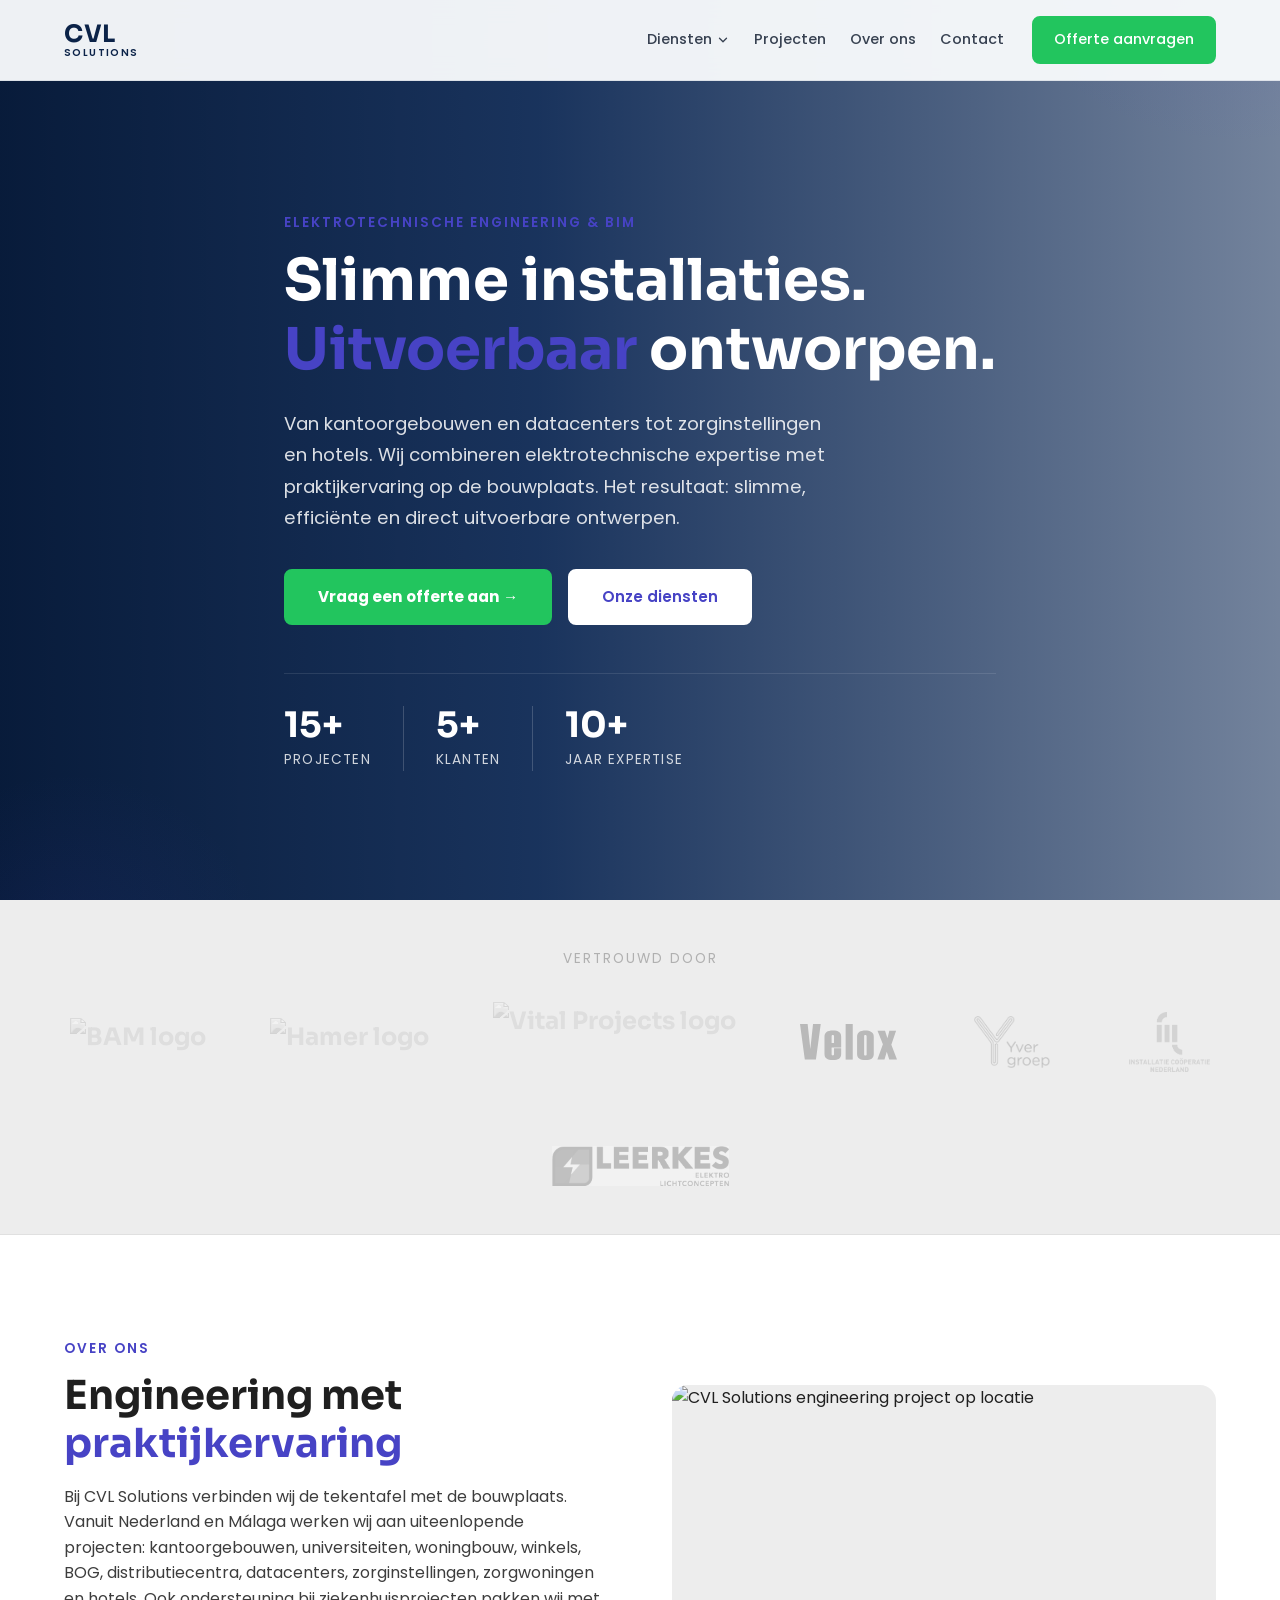
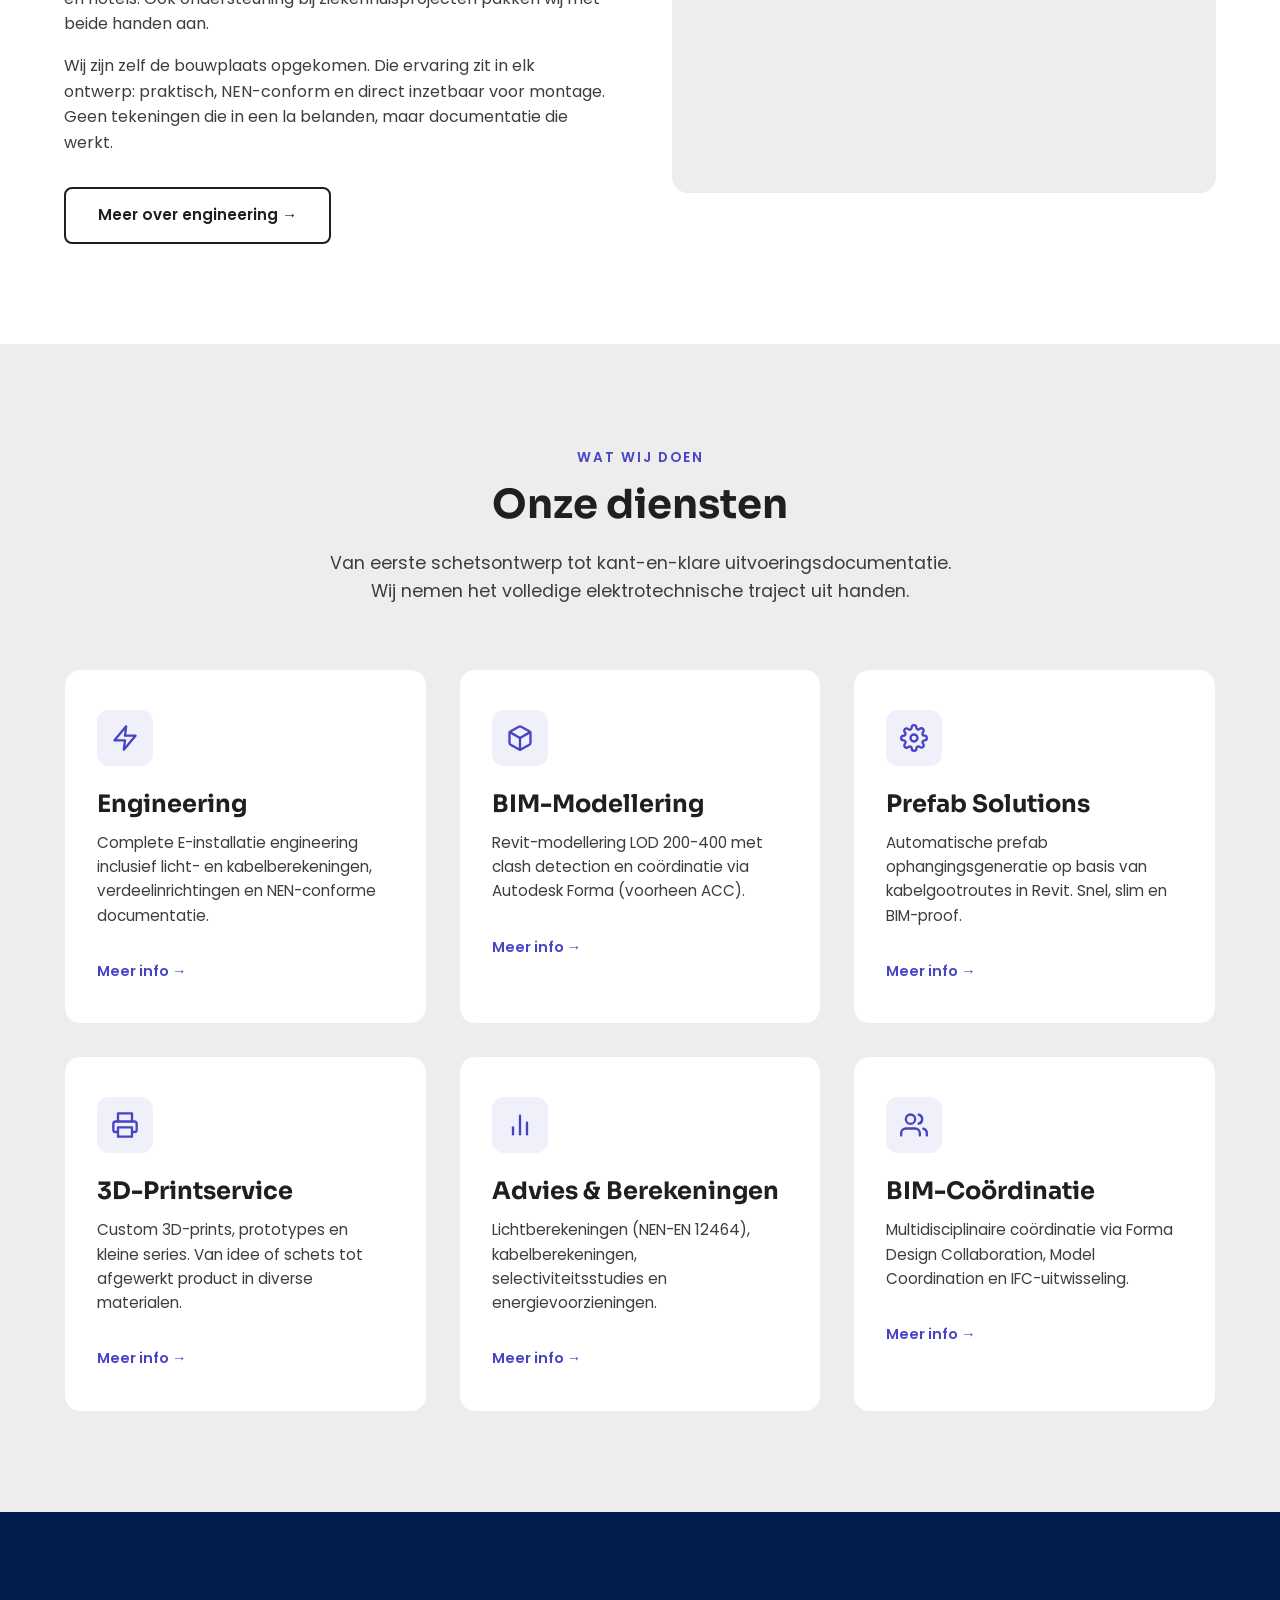
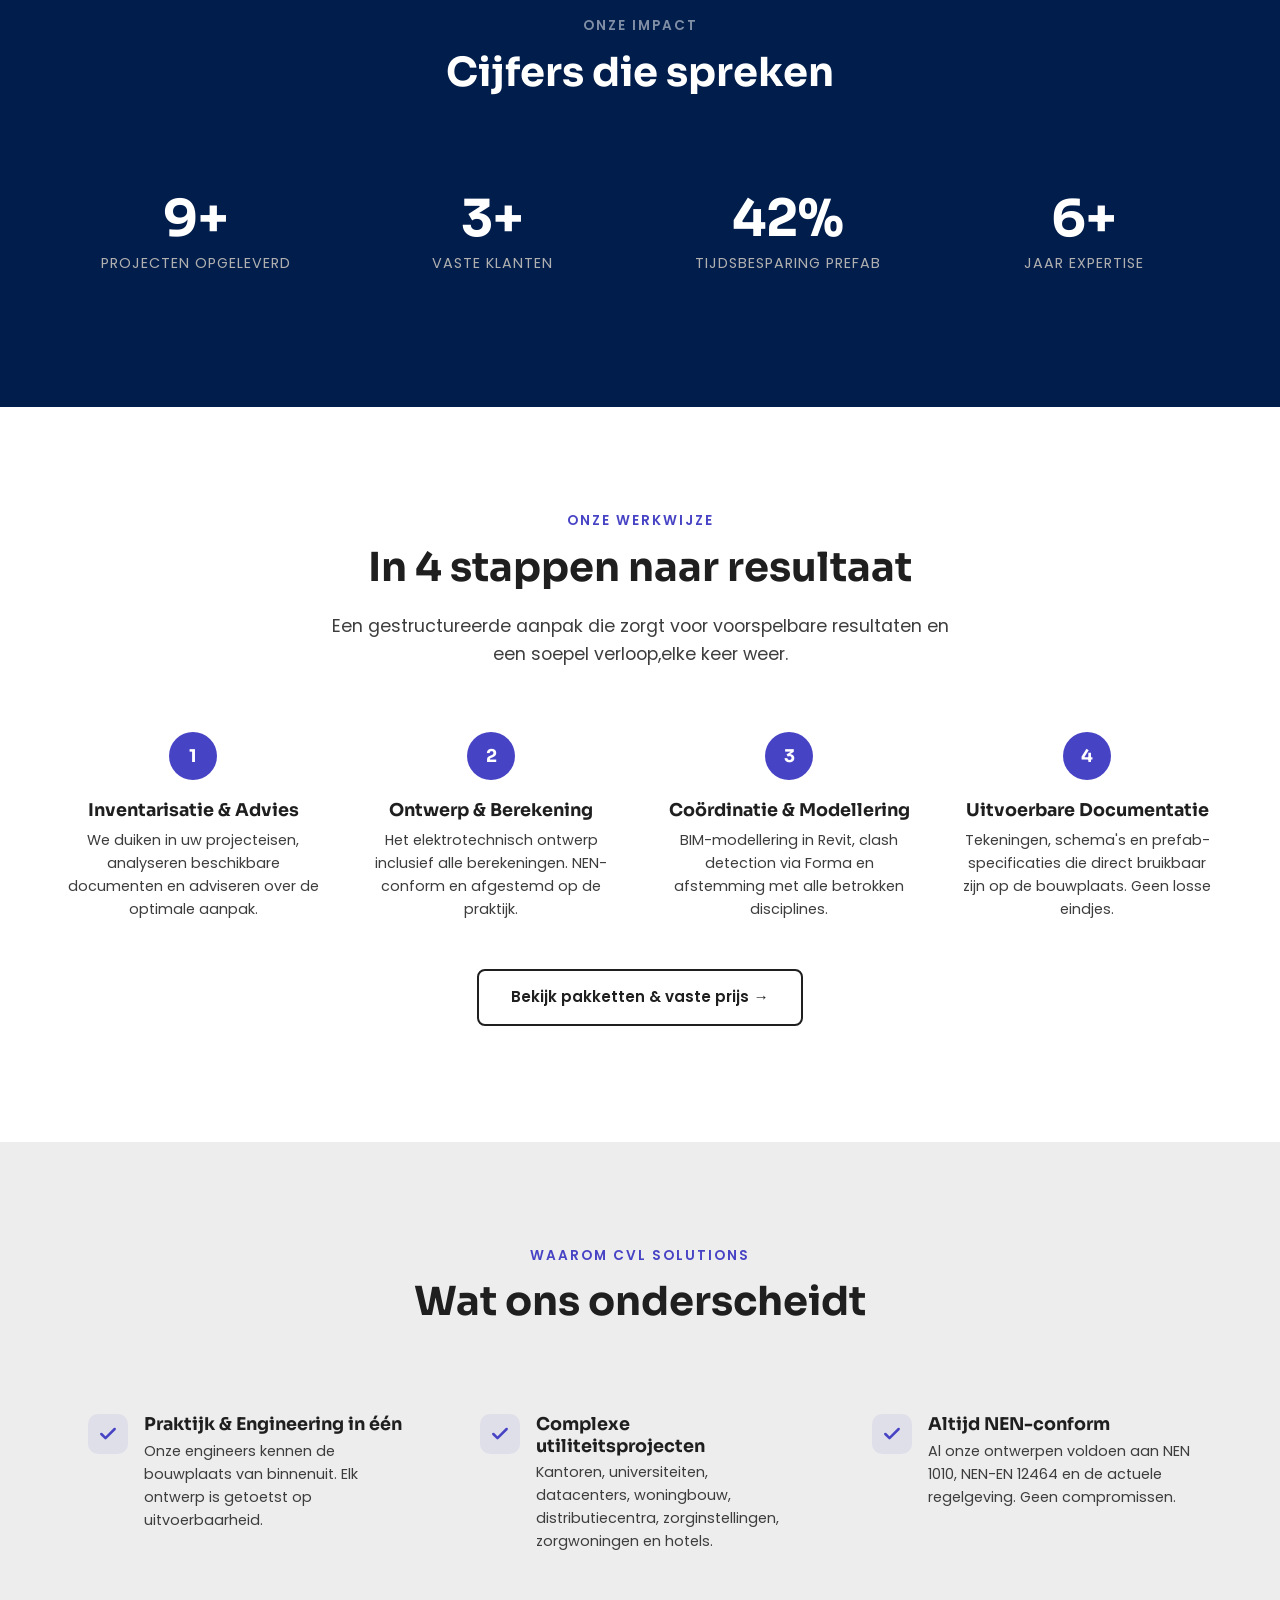
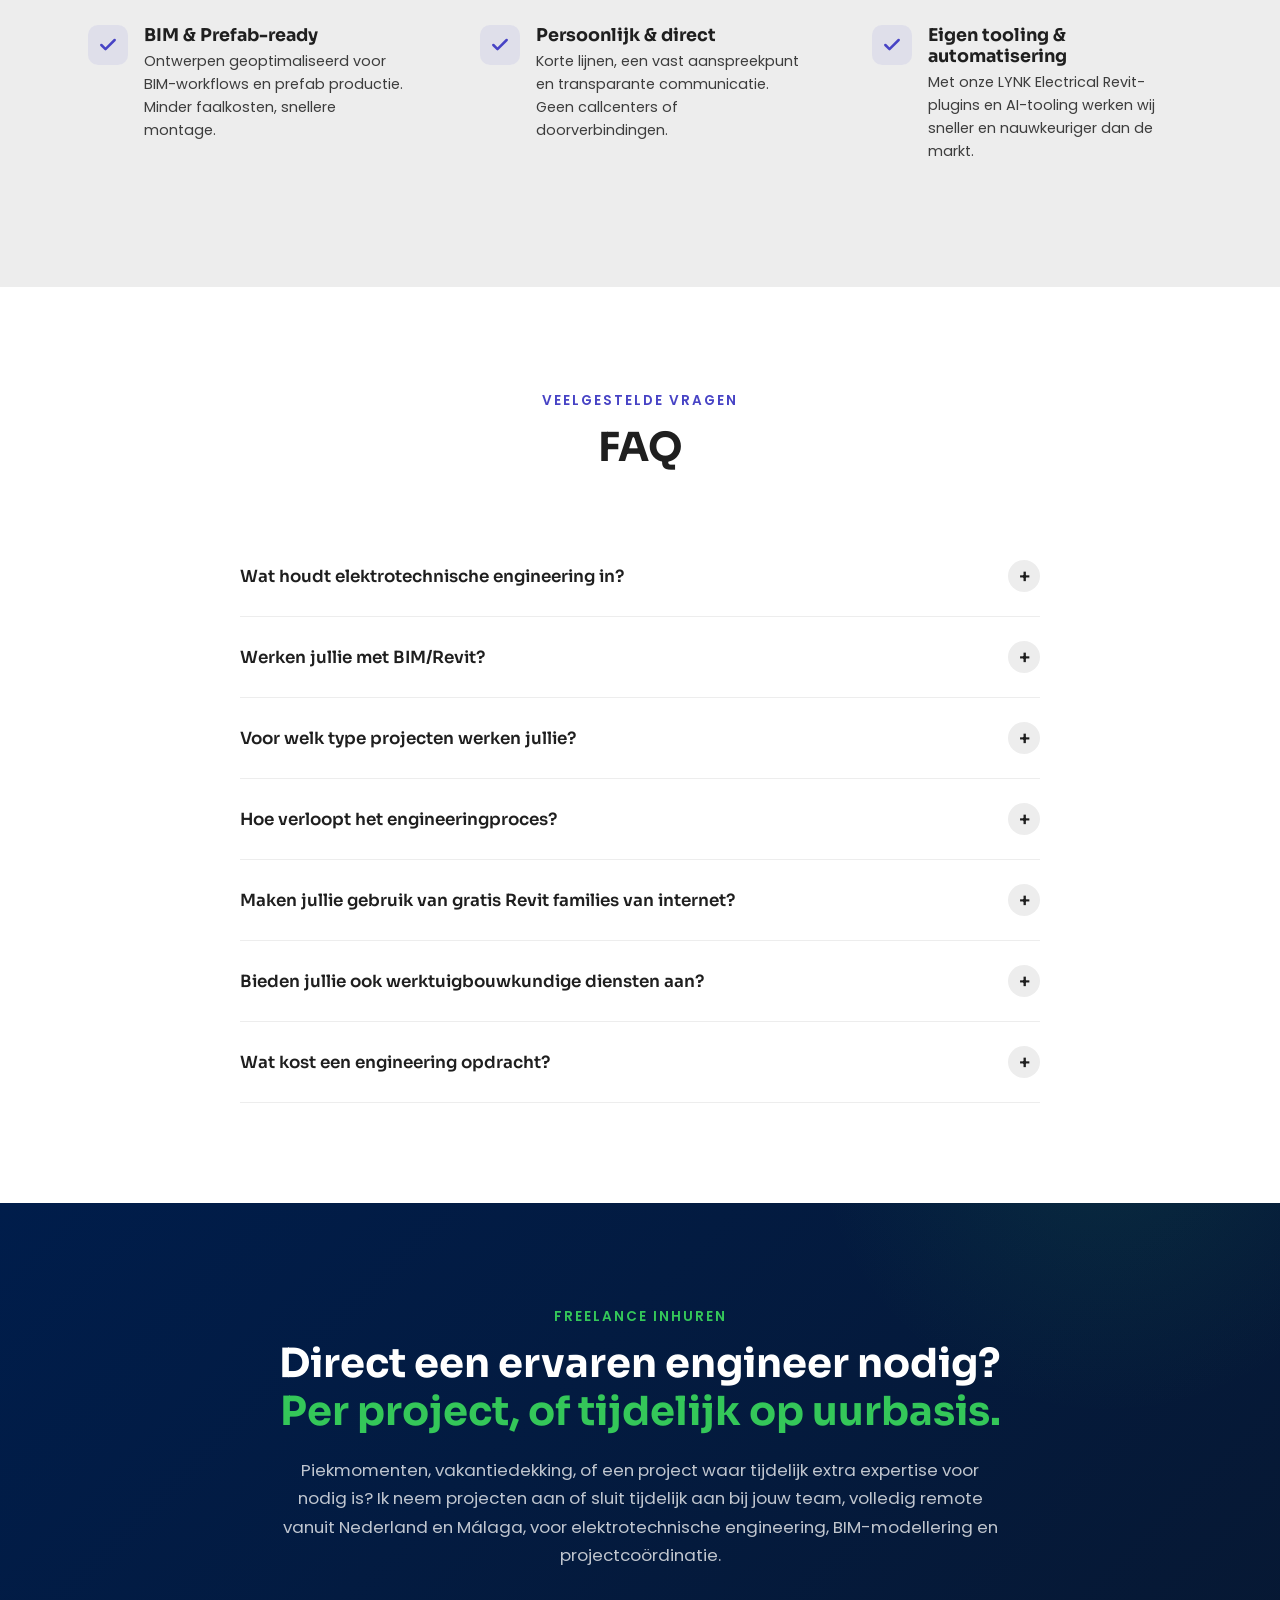
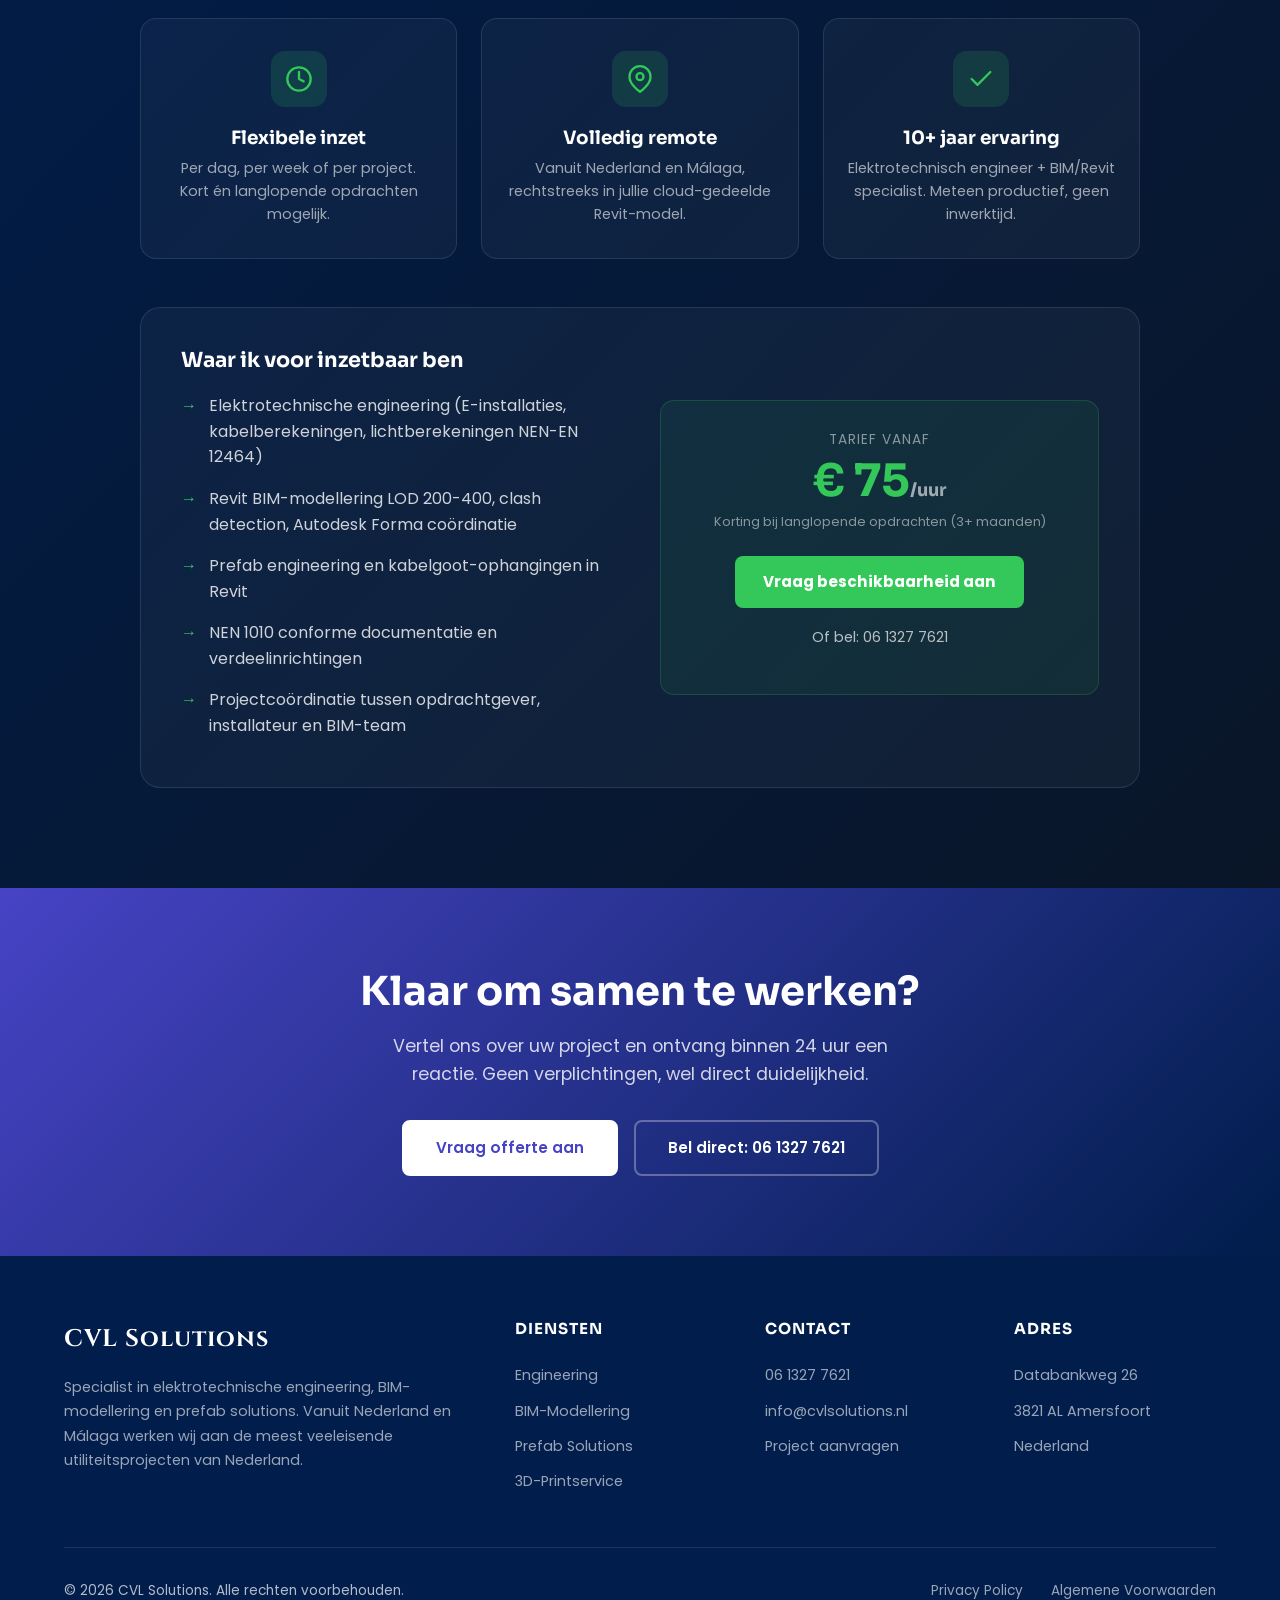
==== commit 2dcd126e: "Locatie gelijkgetrokken: remote vanuit Nederland en Málaga, nadruk op projecten Co-Authored-By: Clau" ====
--- a/index.html
+++ b/index.html
@@ -157,7 +157,7 @@
                 <div class="two-col-text reveal-left">
                     <span class="section-label">Over ons</span>
                     <h2 class="section-title">Engineering met <span class="text-accent">praktijkervaring</span></h2>
-                    <p>Bij CVL Solutions verbinden wij de tekentafel met de bouwplaats. Vanuit Amersfoort werken wij aan uiteenlopende projecten: kantoorgebouwen, universiteiten, woningbouw, winkels, BOG, distributiecentra, datacenters, zorginstellingen, zorgwoningen en hotels. Ook ondersteuning bij ziekenhuisprojecten pakken wij met beide handen aan.</p>
+                    <p>Bij CVL Solutions verbinden wij de tekentafel met de bouwplaats. Vanuit Nederland en Málaga werken wij aan uiteenlopende projecten: kantoorgebouwen, universiteiten, woningbouw, winkels, BOG, distributiecentra, datacenters, zorginstellingen, zorgwoningen en hotels. Ook ondersteuning bij ziekenhuisprojecten pakken wij met beide handen aan.</p>
                     <p>Wij zijn zelf de bouwplaats opgekomen. Die ervaring zit in elk ontwerp: praktisch, NEN-conform en direct inzetbaar voor montage. Geen tekeningen die in een la belanden, maar documentatie die werkt.</p>
                     <a href="engineering.html" class="btn btn-outline" style="margin-top: 16px;">Meer over engineering &rarr;</a>
                 </div>
@@ -426,10 +426,10 @@
         <div class="container reveal" style="position: relative; z-index: 1;">
             <div class="section-header" style="text-align: center; margin-bottom: 48px;">
                 <span class="section-label" style="color: #34C759;">Freelance Inhuren</span>
-                <h2 class="section-title" style="color: white;">Direct een ervaren engineer nodig?<br><span style="color: #34C759;">Huur mij in op project of uurbasis.</span></h2>
+                <h2 class="section-title" style="color: white;">Direct een ervaren engineer nodig?<br><span style="color: #34C759;">Per project, of tijdelijk op uurbasis.</span></h2>
                 <p style="color: rgba(255,255,255,0.75); max-width: 720px; margin: 20px auto 0; font-size: 1.05rem; line-height: 1.7;">
                     Piekmomenten, vakantiedekking, of een project waar tijdelijk extra expertise voor nodig is?
-                    Ik kom naar jouw kantoor of werk remote — flexibel inzetbaar voor elektrotechnische engineering, BIM-modellering en projectcoördinatie.
+                    Ik neem projecten aan of sluit tijdelijk aan bij jouw team, volledig remote vanuit Nederland en Málaga, voor elektrotechnische engineering, BIM-modellering en projectcoördinatie.
                 </p>
             </div>
 
@@ -445,8 +445,8 @@
                     <div style="width: 56px; height: 56px; margin: 0 auto 20px; border-radius: 14px; background: rgba(52,199,89,0.15); color: #34C759; display: flex; align-items: center; justify-content: center;">
                         <svg xmlns="http://www.w3.org/2000/svg" width="28" height="28" viewBox="0 0 24 24" fill="none" stroke="currentColor" stroke-width="2" stroke-linecap="round" stroke-linejoin="round"><path d="M21 10c0 7-9 13-9 13s-9-6-9-13a9 9 0 0 1 18 0z"/><circle cx="12" cy="10" r="3"/></svg>
                     </div>
-                    <h3 style="color: white; margin-bottom: 8px; font-size: 1.15rem;">On-site of remote</h3>
-                    <p style="color: rgba(255,255,255,0.6); font-size: 0.9rem; line-height: 1.6; margin: 0;">Op jouw kantoor, de bouwplaats of vanuit mijn eigen werkplek in Apeldoorn.</p>
+                    <h3 style="color: white; margin-bottom: 8px; font-size: 1.15rem;">Volledig remote</h3>
+                    <p style="color: rgba(255,255,255,0.6); font-size: 0.9rem; line-height: 1.6; margin: 0;">Vanuit Nederland en Málaga, rechtstreeks in jullie cloud-gedeelde Revit-model.</p>
                 </div>
                 <div style="background: rgba(255,255,255,0.04); border: 1px solid rgba(255,255,255,0.1); border-radius: 16px; padding: 32px 24px; text-align: center;">
                     <div style="width: 56px; height: 56px; margin: 0 auto 20px; border-radius: 14px; background: rgba(52,199,89,0.15); color: #34C759; display: flex; align-items: center; justify-content: center;">
@@ -516,7 +516,7 @@
             <div class="footer-grid">
                 <div class="footer-brand">
                     <div class="logo" style="color: white;">CVL Solutions</div>
-                    <p>Specialist in elektrotechnische engineering, BIM-modellering en prefab solutions. Vanuit Amersfoort werken wij aan de meest veeleisende utiliteitsprojecten van Nederland.</p>
+                    <p>Specialist in elektrotechnische engineering, BIM-modellering en prefab solutions. Vanuit Nederland en Málaga werken wij aan de meest veeleisende utiliteitsprojecten van Nederland.</p>
                 </div>
                 <div>
                     <h4>Diensten</h4>
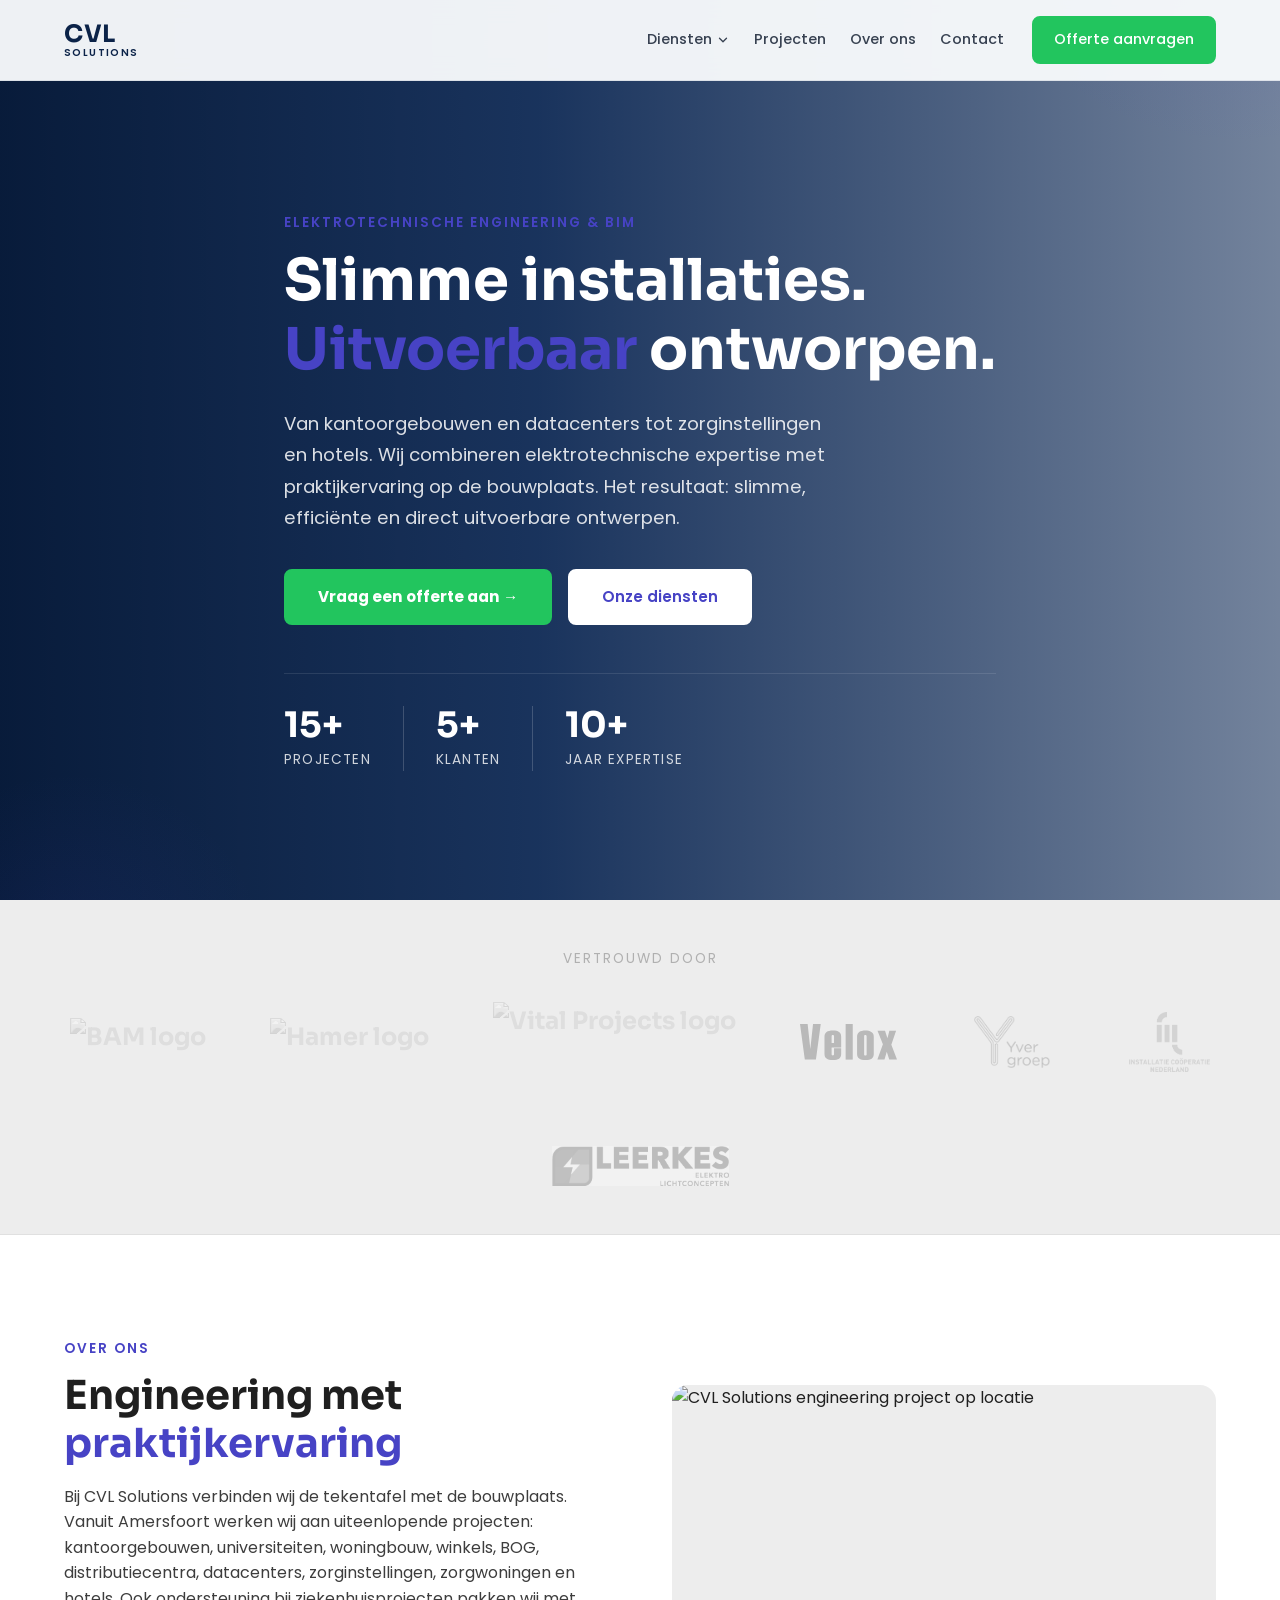
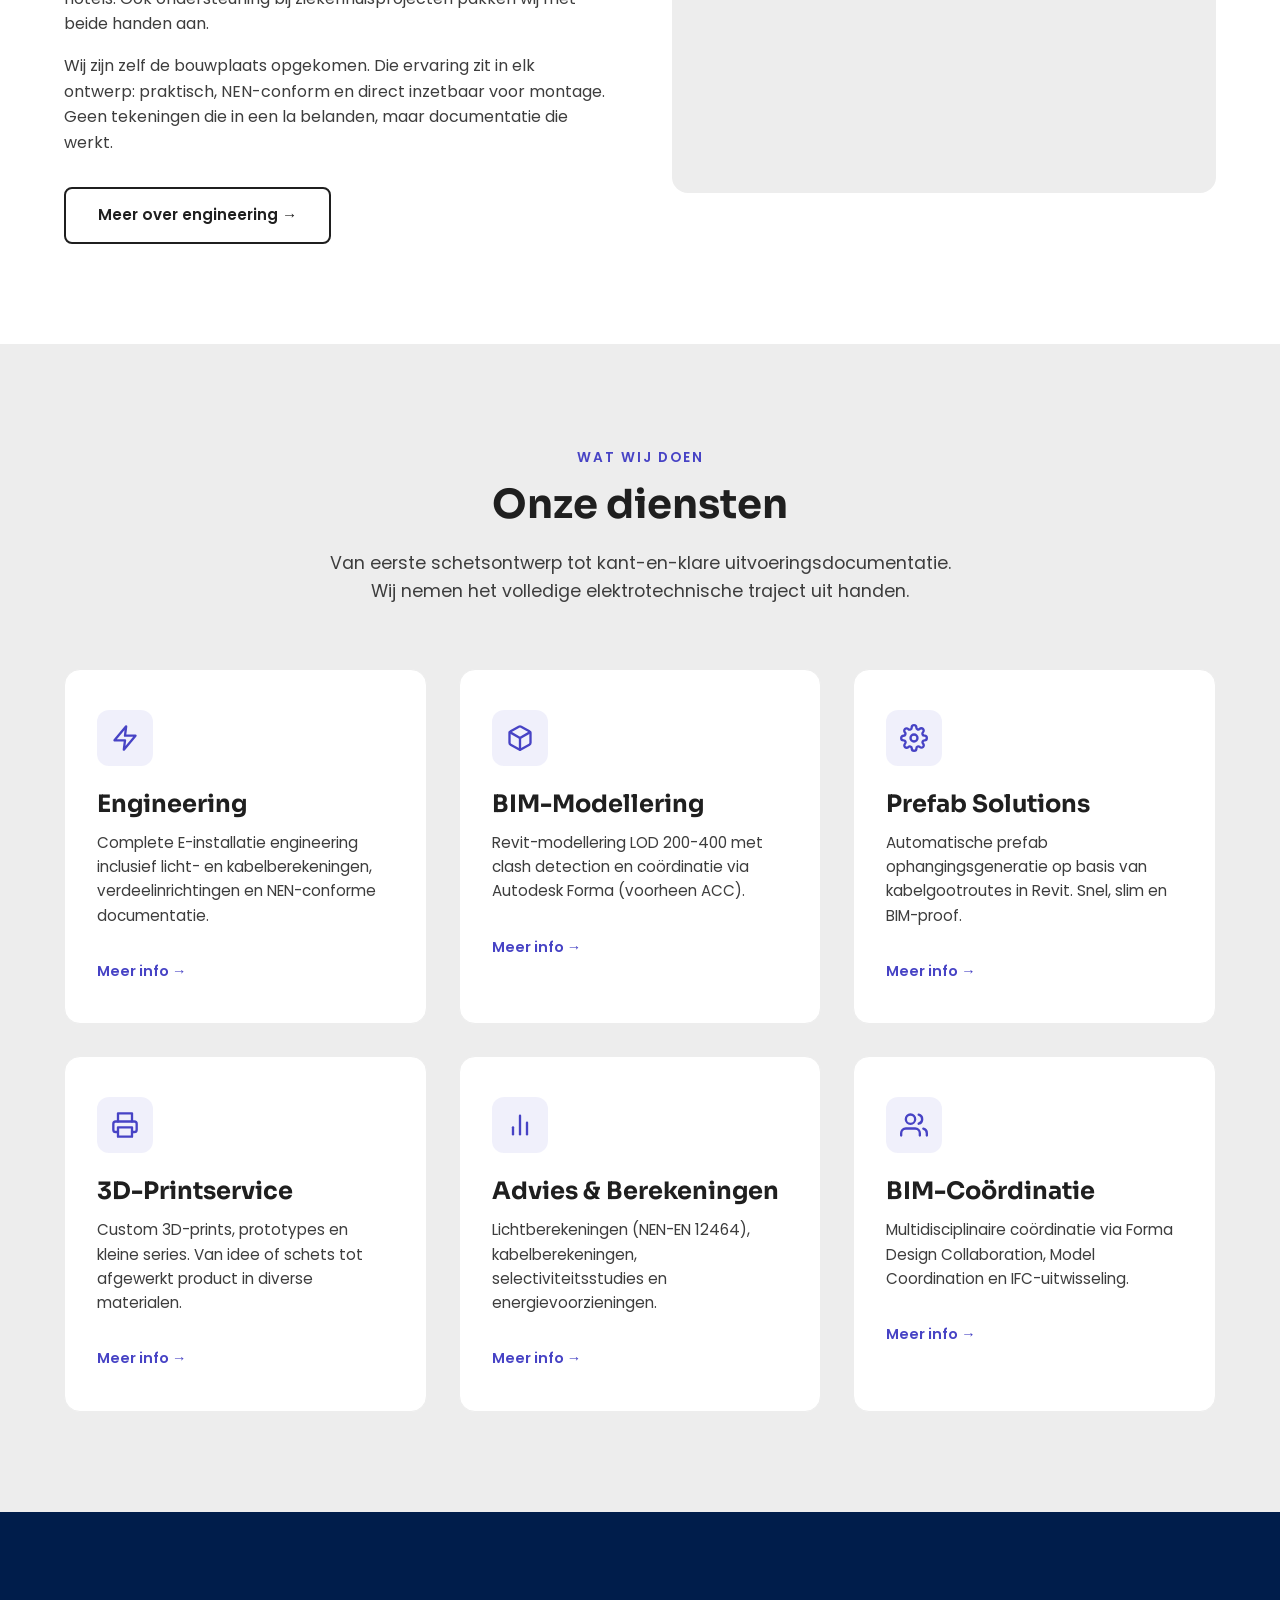
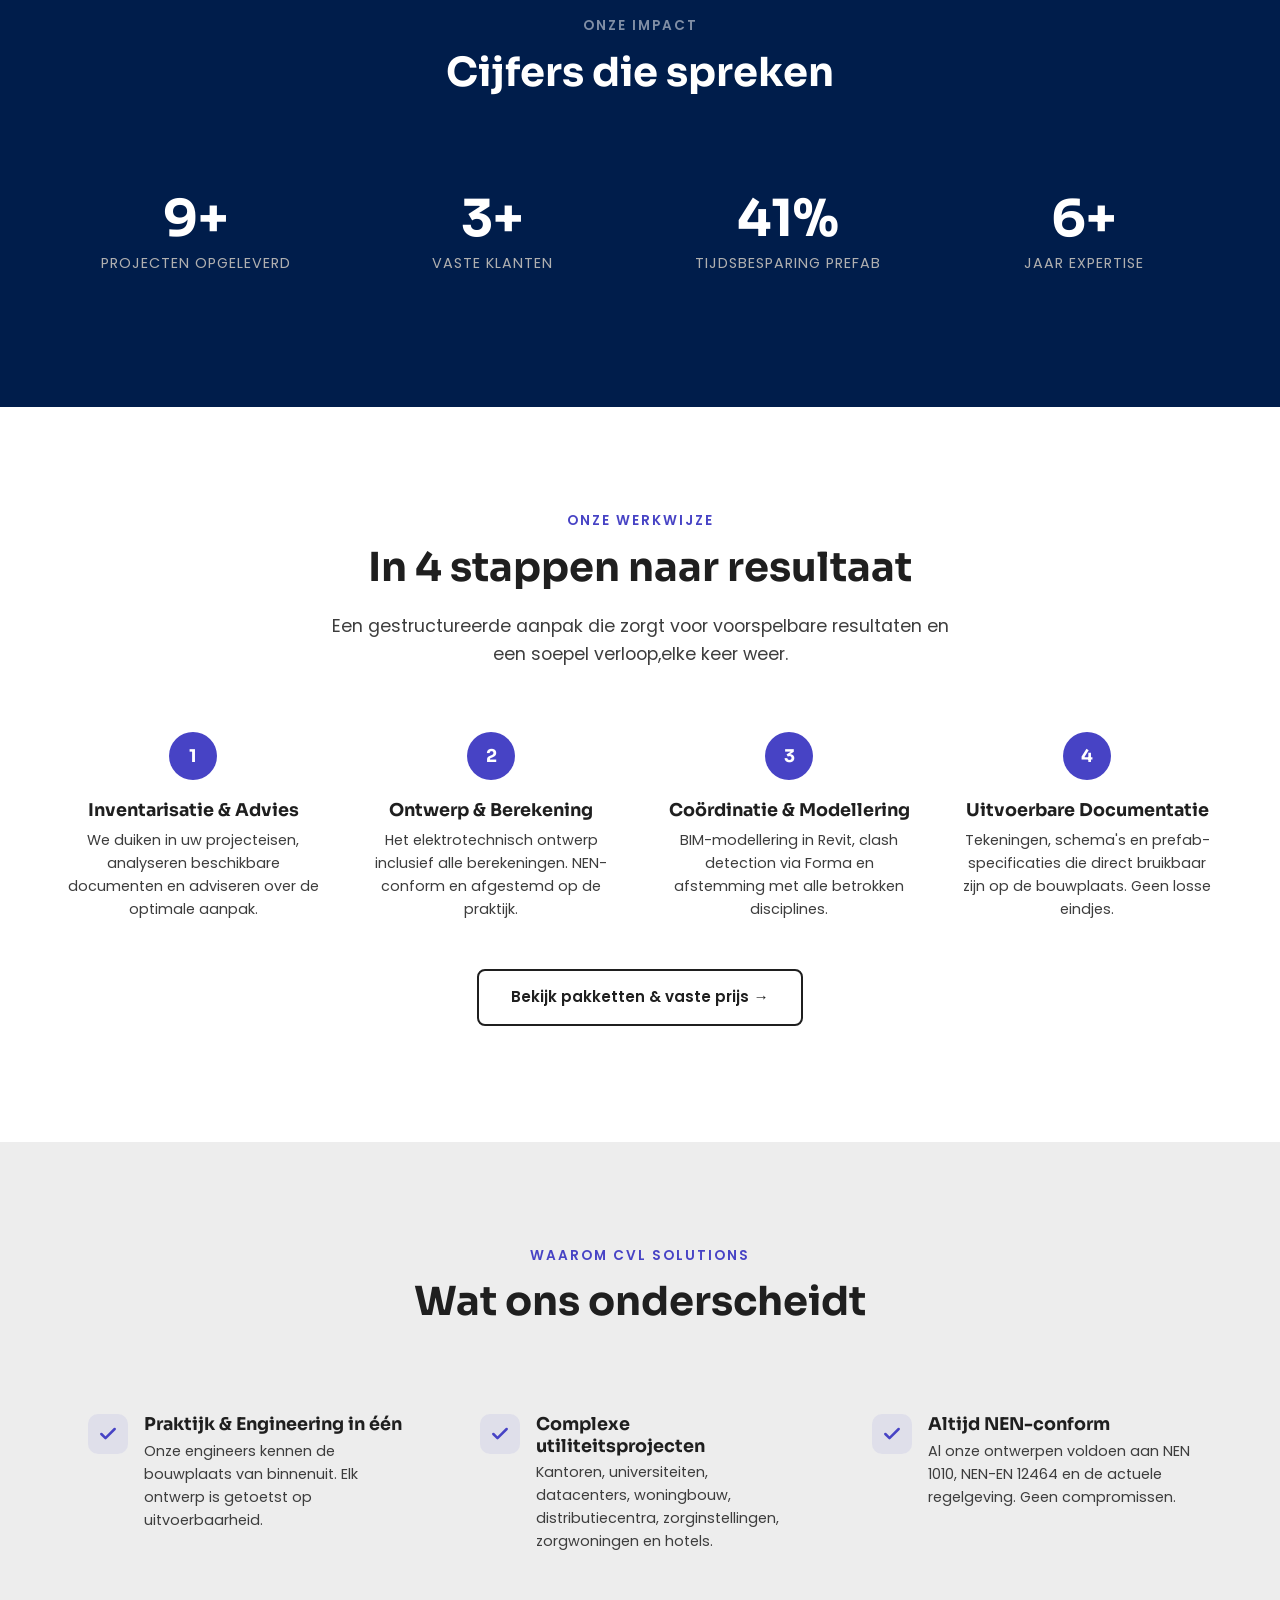
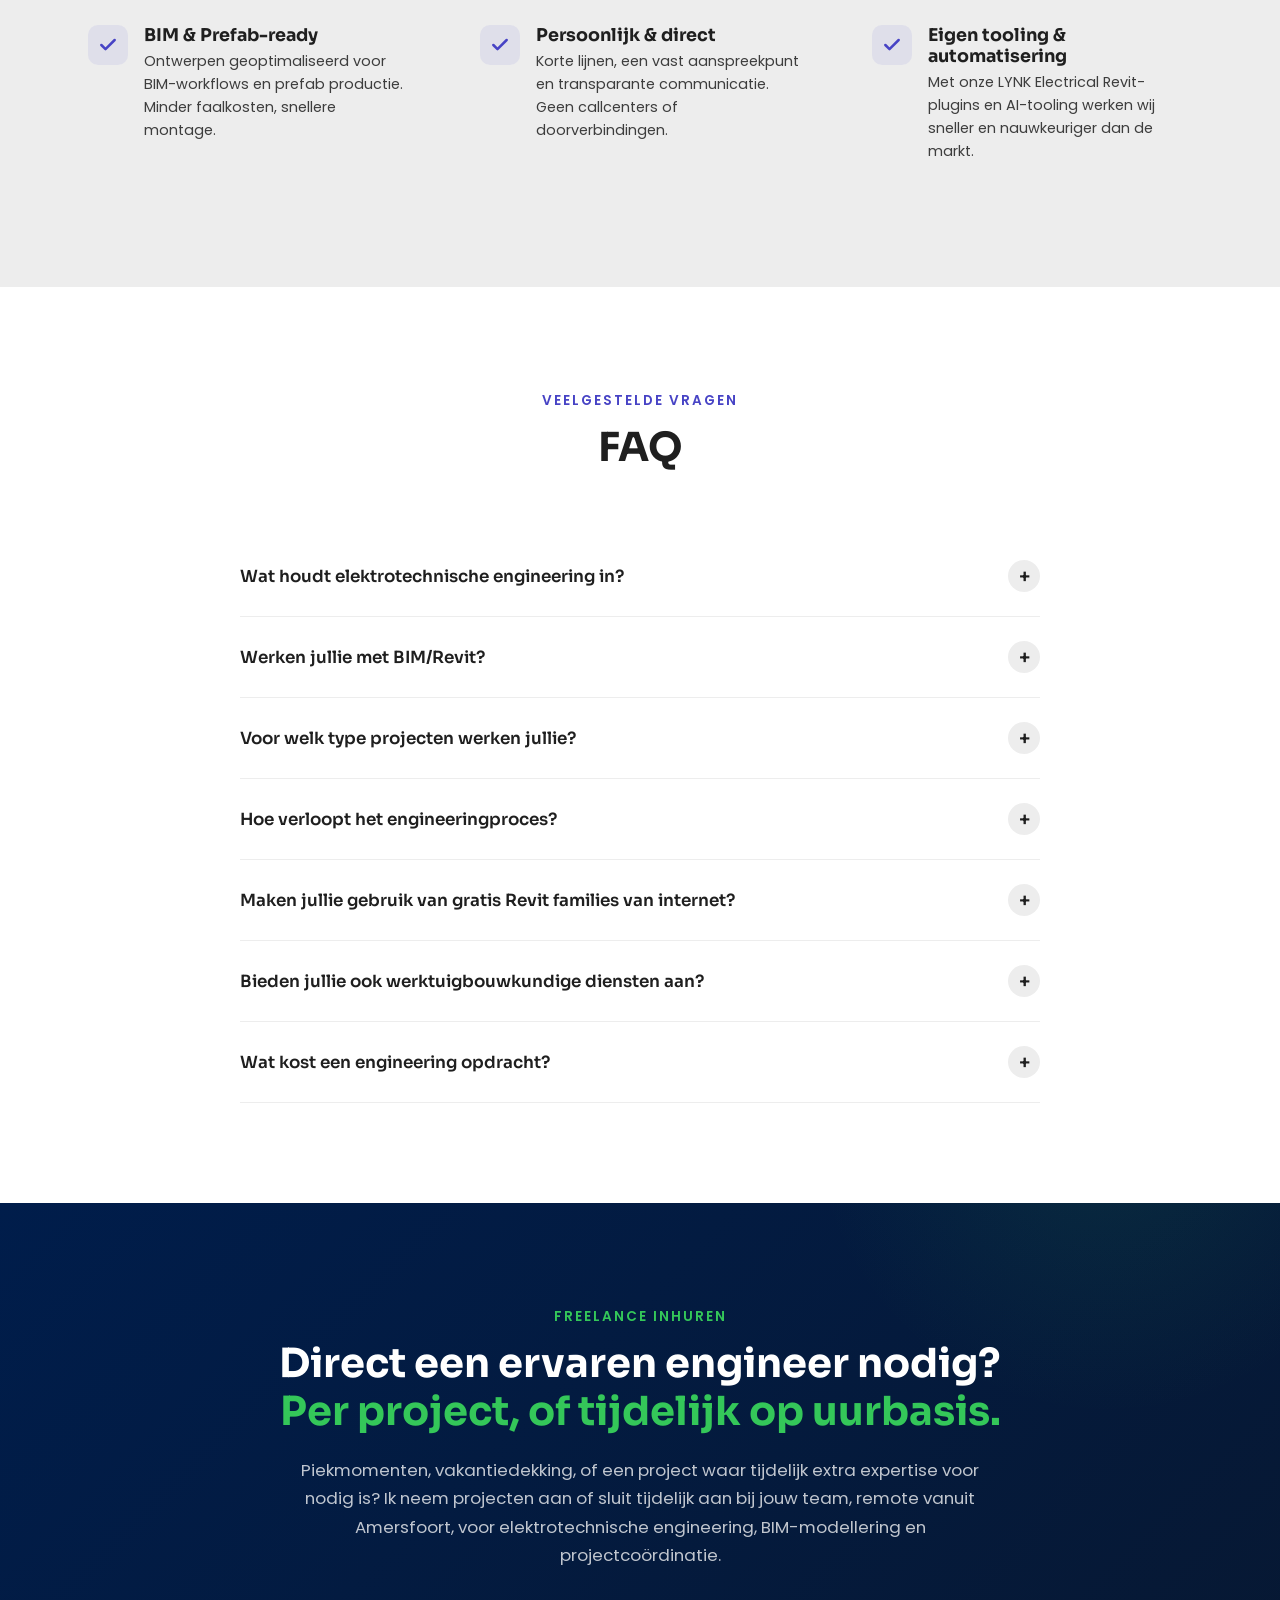
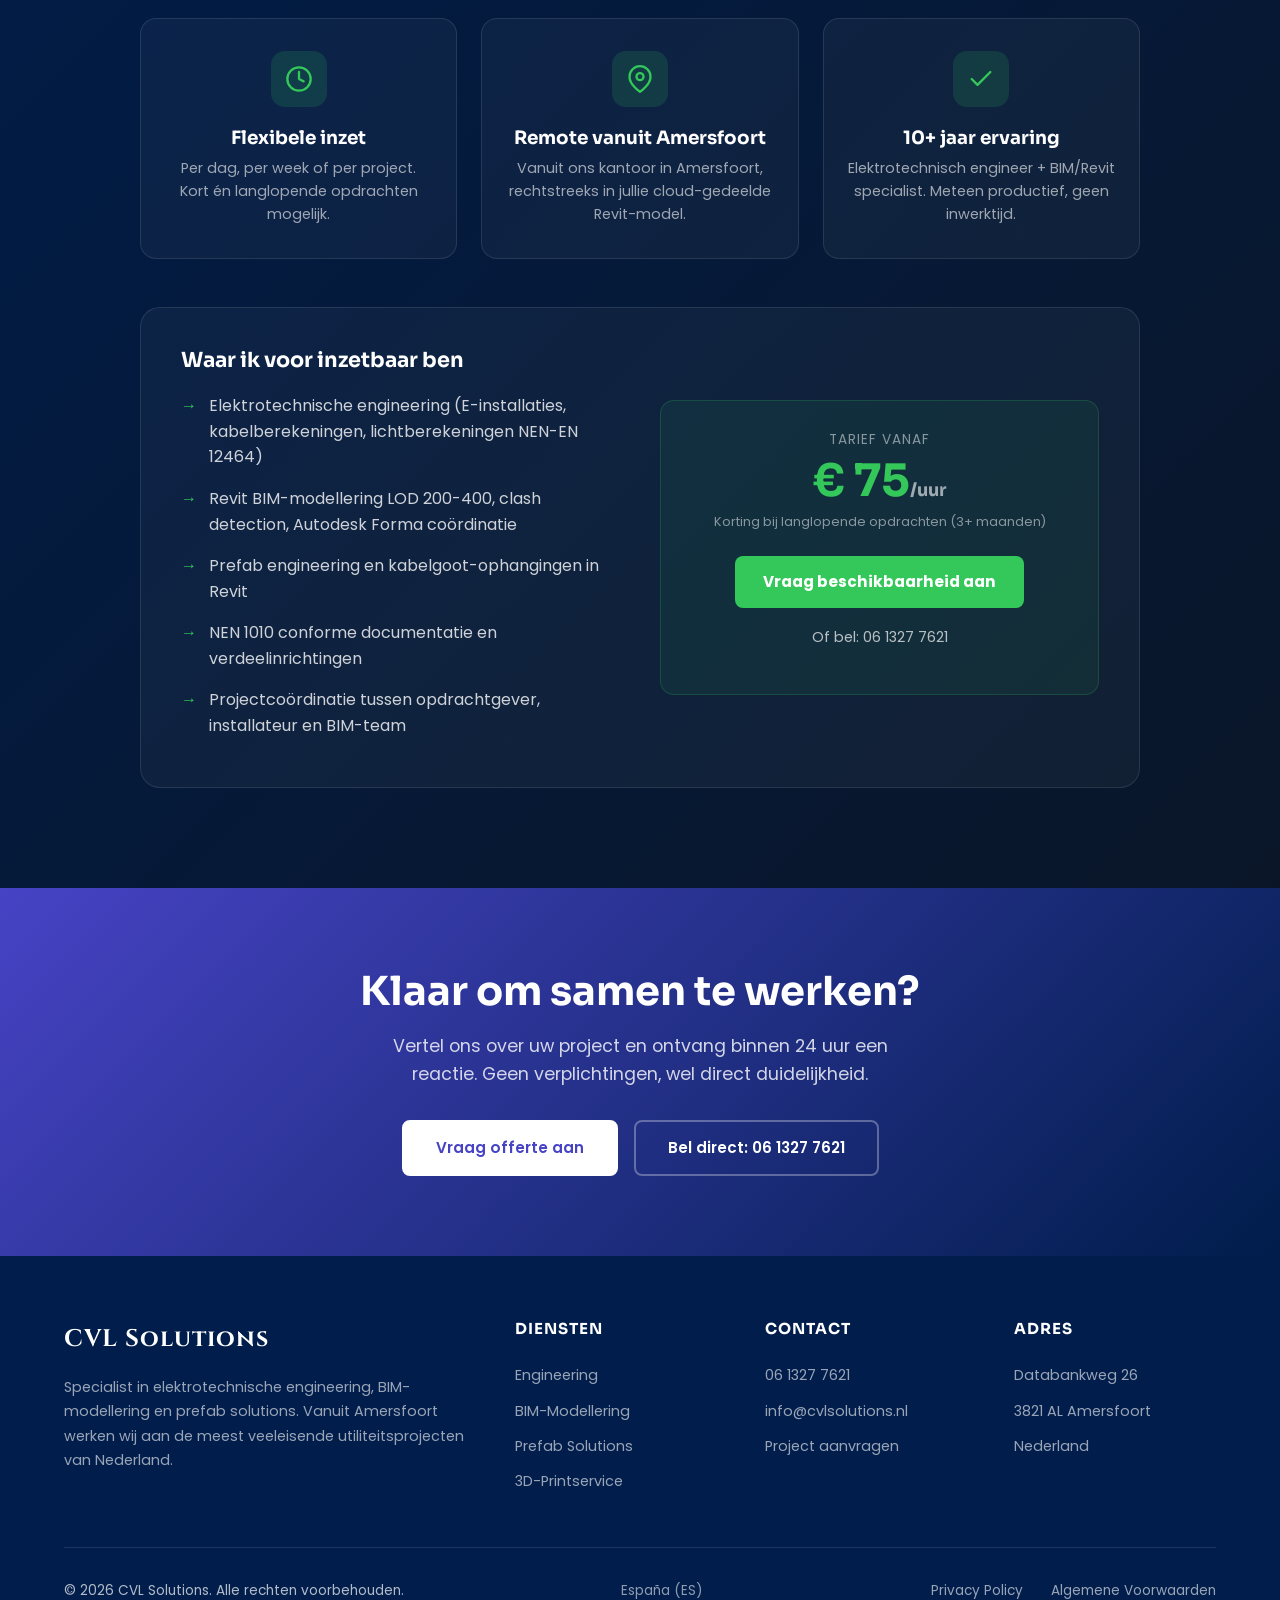
==== commit e0320f8f: "Locatie terug naar Amersfoort; hreflang + link naar ES-site Co-Authored-By: Claude Opus 5.5 <noreply" ====
--- a/index.html
+++ b/index.html
@@ -11,6 +11,9 @@
     <meta property="og:url" content="https://cvlsolutions.nl/">
     <meta property="og:locale" content="nl_NL">
     <link rel="canonical" href="https://cvlsolutions.nl/">
+    <link rel="alternate" hreflang="nl" href="https://cvlsolutions.nl/">
+    <link rel="alternate" hreflang="es" href="https://www.cvlsolutions.es/">
+    <link rel="alternate" hreflang="x-default" href="https://cvlsolutions.nl/">
     <link rel="icon" type="image/png" sizes="32x32" href="img/favicon-32.png">
     <link rel="icon" type="image/png" sizes="192x192" href="img/favicon-192.png">
     <link rel="apple-touch-icon" sizes="180x180" href="img/favicon-180.png">
@@ -157,7 +160,7 @@
                 <div class="two-col-text reveal-left">
                     <span class="section-label">Over ons</span>
                     <h2 class="section-title">Engineering met <span class="text-accent">praktijkervaring</span></h2>
-                    <p>Bij CVL Solutions verbinden wij de tekentafel met de bouwplaats. Vanuit Nederland en Málaga werken wij aan uiteenlopende projecten: kantoorgebouwen, universiteiten, woningbouw, winkels, BOG, distributiecentra, datacenters, zorginstellingen, zorgwoningen en hotels. Ook ondersteuning bij ziekenhuisprojecten pakken wij met beide handen aan.</p>
+                    <p>Bij CVL Solutions verbinden wij de tekentafel met de bouwplaats. Vanuit Amersfoort werken wij aan uiteenlopende projecten: kantoorgebouwen, universiteiten, woningbouw, winkels, BOG, distributiecentra, datacenters, zorginstellingen, zorgwoningen en hotels. Ook ondersteuning bij ziekenhuisprojecten pakken wij met beide handen aan.</p>
                     <p>Wij zijn zelf de bouwplaats opgekomen. Die ervaring zit in elk ontwerp: praktisch, NEN-conform en direct inzetbaar voor montage. Geen tekeningen die in een la belanden, maar documentatie die werkt.</p>
                     <a href="engineering.html" class="btn btn-outline" style="margin-top: 16px;">Meer over engineering &rarr;</a>
                 </div>
@@ -429,7 +432,7 @@
                 <h2 class="section-title" style="color: white;">Direct een ervaren engineer nodig?<br><span style="color: #34C759;">Per project, of tijdelijk op uurbasis.</span></h2>
                 <p style="color: rgba(255,255,255,0.75); max-width: 720px; margin: 20px auto 0; font-size: 1.05rem; line-height: 1.7;">
                     Piekmomenten, vakantiedekking, of een project waar tijdelijk extra expertise voor nodig is?
-                    Ik neem projecten aan of sluit tijdelijk aan bij jouw team, volledig remote vanuit Nederland en Málaga, voor elektrotechnische engineering, BIM-modellering en projectcoördinatie.
+                    Ik neem projecten aan of sluit tijdelijk aan bij jouw team, remote vanuit Amersfoort, voor elektrotechnische engineering, BIM-modellering en projectcoördinatie.
                 </p>
             </div>
 
@@ -445,8 +448,8 @@
                     <div style="width: 56px; height: 56px; margin: 0 auto 20px; border-radius: 14px; background: rgba(52,199,89,0.15); color: #34C759; display: flex; align-items: center; justify-content: center;">
                         <svg xmlns="http://www.w3.org/2000/svg" width="28" height="28" viewBox="0 0 24 24" fill="none" stroke="currentColor" stroke-width="2" stroke-linecap="round" stroke-linejoin="round"><path d="M21 10c0 7-9 13-9 13s-9-6-9-13a9 9 0 0 1 18 0z"/><circle cx="12" cy="10" r="3"/></svg>
                     </div>
-                    <h3 style="color: white; margin-bottom: 8px; font-size: 1.15rem;">Volledig remote</h3>
-                    <p style="color: rgba(255,255,255,0.6); font-size: 0.9rem; line-height: 1.6; margin: 0;">Vanuit Nederland en Málaga, rechtstreeks in jullie cloud-gedeelde Revit-model.</p>
+                    <h3 style="color: white; margin-bottom: 8px; font-size: 1.15rem;">Remote vanuit Amersfoort</h3>
+                    <p style="color: rgba(255,255,255,0.6); font-size: 0.9rem; line-height: 1.6; margin: 0;">Vanuit ons kantoor in Amersfoort, rechtstreeks in jullie cloud-gedeelde Revit-model.</p>
                 </div>
                 <div style="background: rgba(255,255,255,0.04); border: 1px solid rgba(255,255,255,0.1); border-radius: 16px; padding: 32px 24px; text-align: center;">
                     <div style="width: 56px; height: 56px; margin: 0 auto 20px; border-radius: 14px; background: rgba(52,199,89,0.15); color: #34C759; display: flex; align-items: center; justify-content: center;">
@@ -516,7 +519,7 @@
             <div class="footer-grid">
                 <div class="footer-brand">
                     <div class="logo" style="color: white;">CVL Solutions</div>
-                    <p>Specialist in elektrotechnische engineering, BIM-modellering en prefab solutions. Vanuit Nederland en Málaga werken wij aan de meest veeleisende utiliteitsprojecten van Nederland.</p>
+                    <p>Specialist in elektrotechnische engineering, BIM-modellering en prefab solutions. Vanuit Amersfoort werken wij aan de meest veeleisende utiliteitsprojecten van Nederland.</p>
                 </div>
                 <div>
                     <h4>Diensten</h4>
@@ -545,7 +548,7 @@
                 </div>
             </div>
             <div class="footer-bottom">
-                <span>&copy; 2026 CVL Solutions. Alle rechten voorbehouden.</span>
+                <span>&copy; 2026 CVL Solutions. Alle rechten voorbehouden.</span> <a href="https://www.cvlsolutions.es/" hreflang="es" style="margin-left:12px;opacity:.8;">España (ES)</a>
                 <div class="footer-legal">
                     <a href="privacy-policy.html">Privacy Policy</a>
                     <a href="algemene-voorwaarden.html">Algemene Voorwaarden</a>
